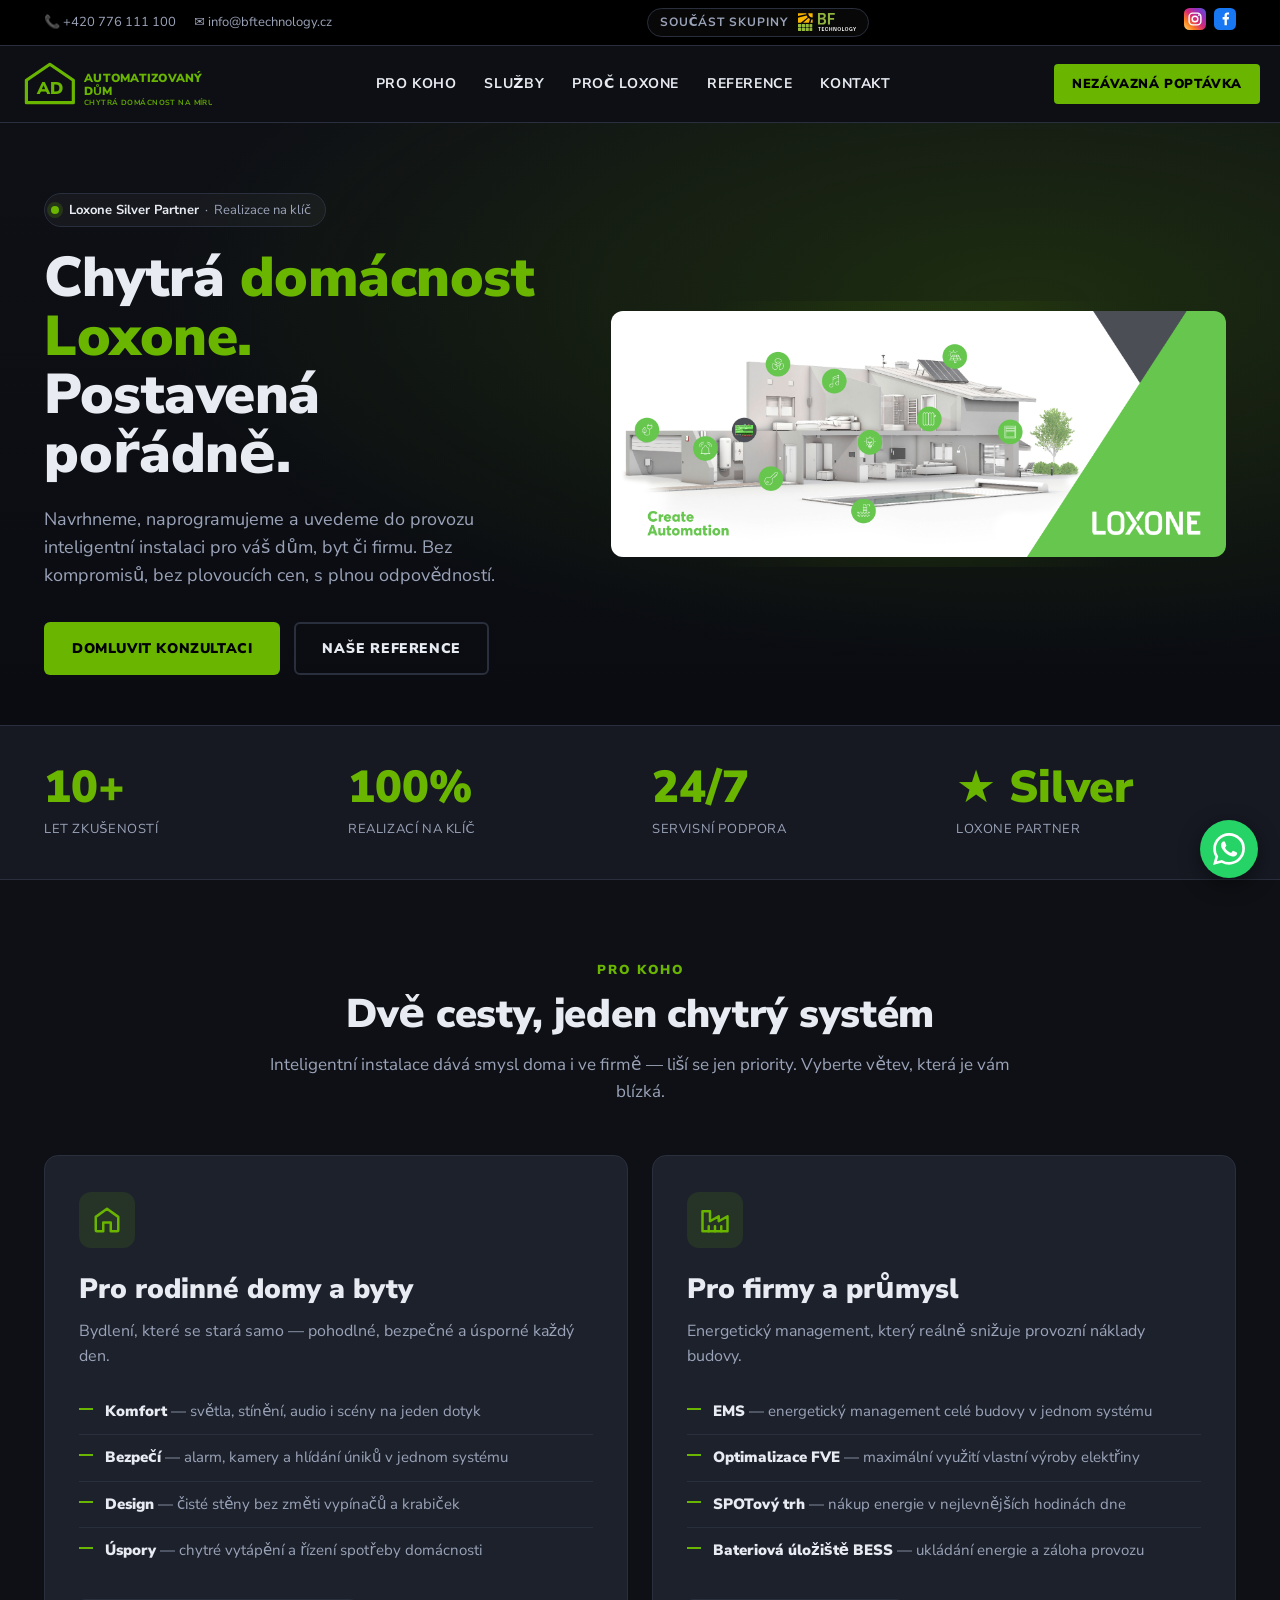
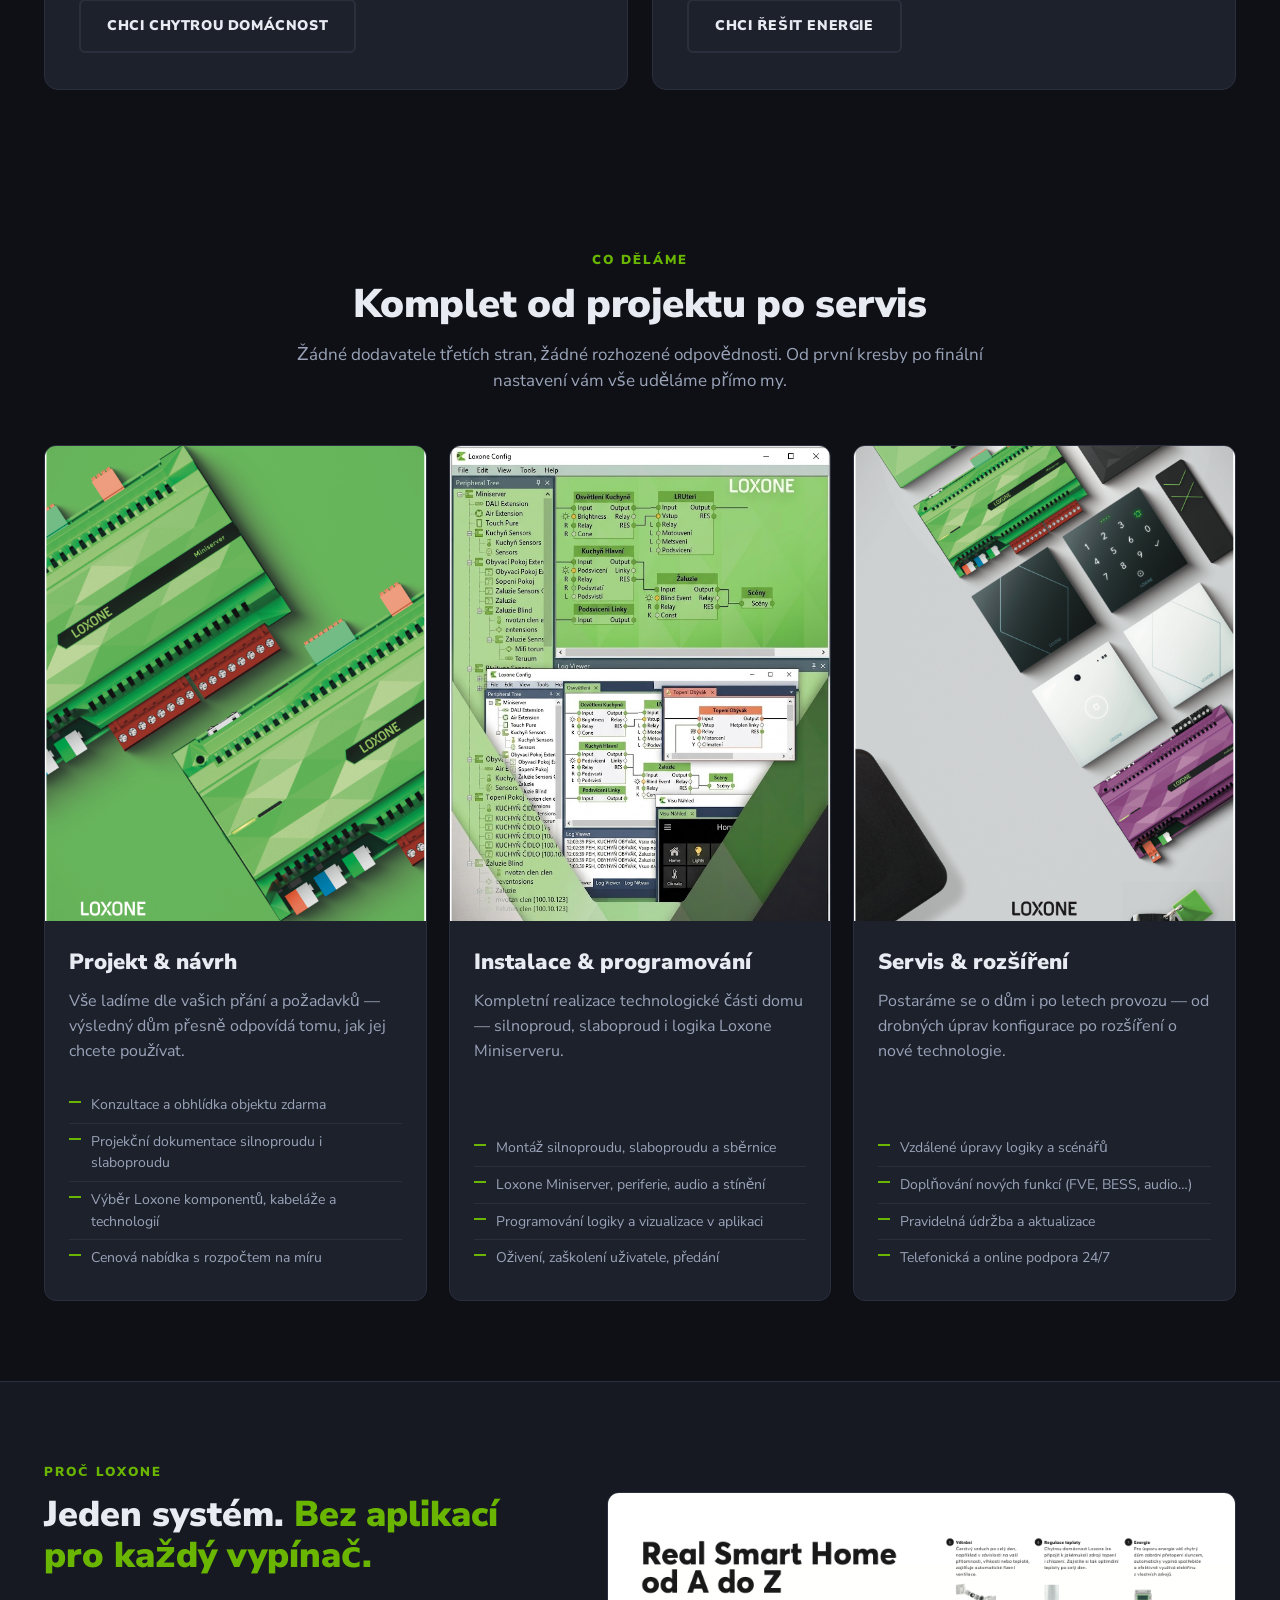
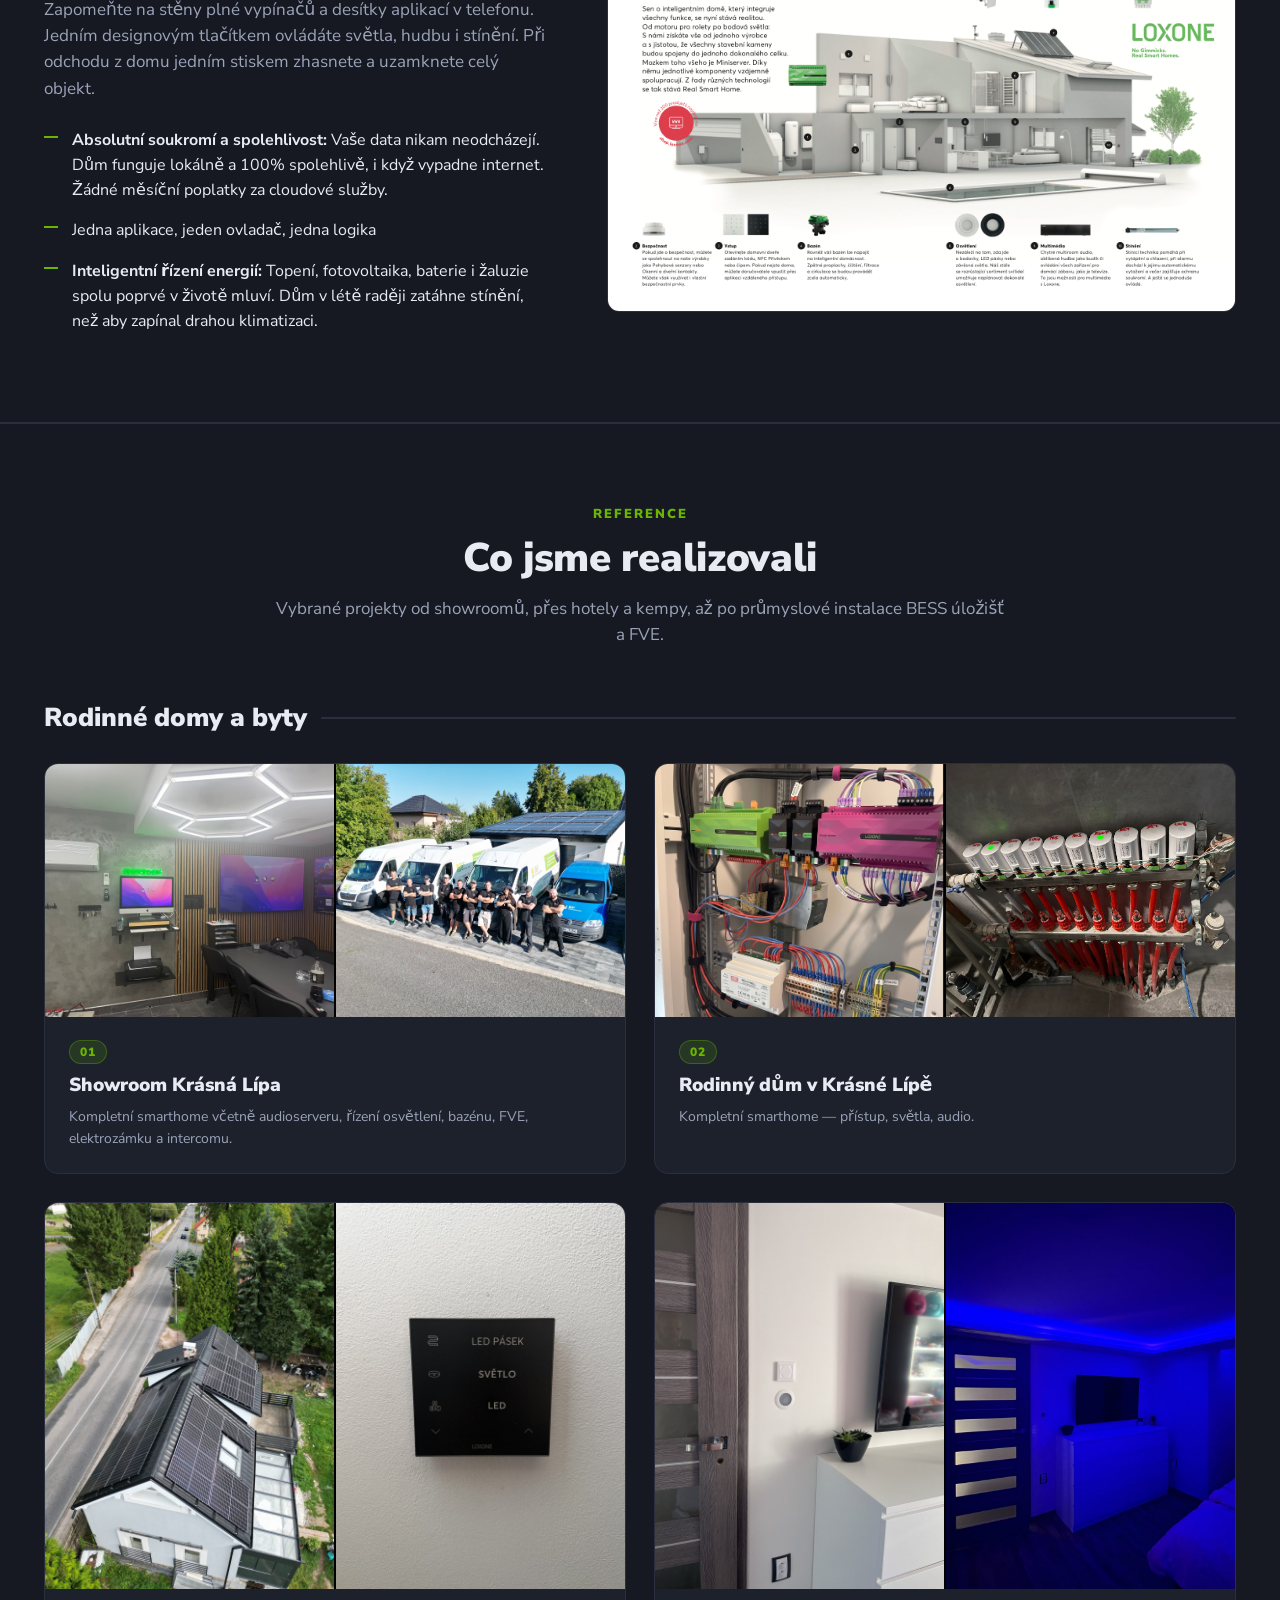
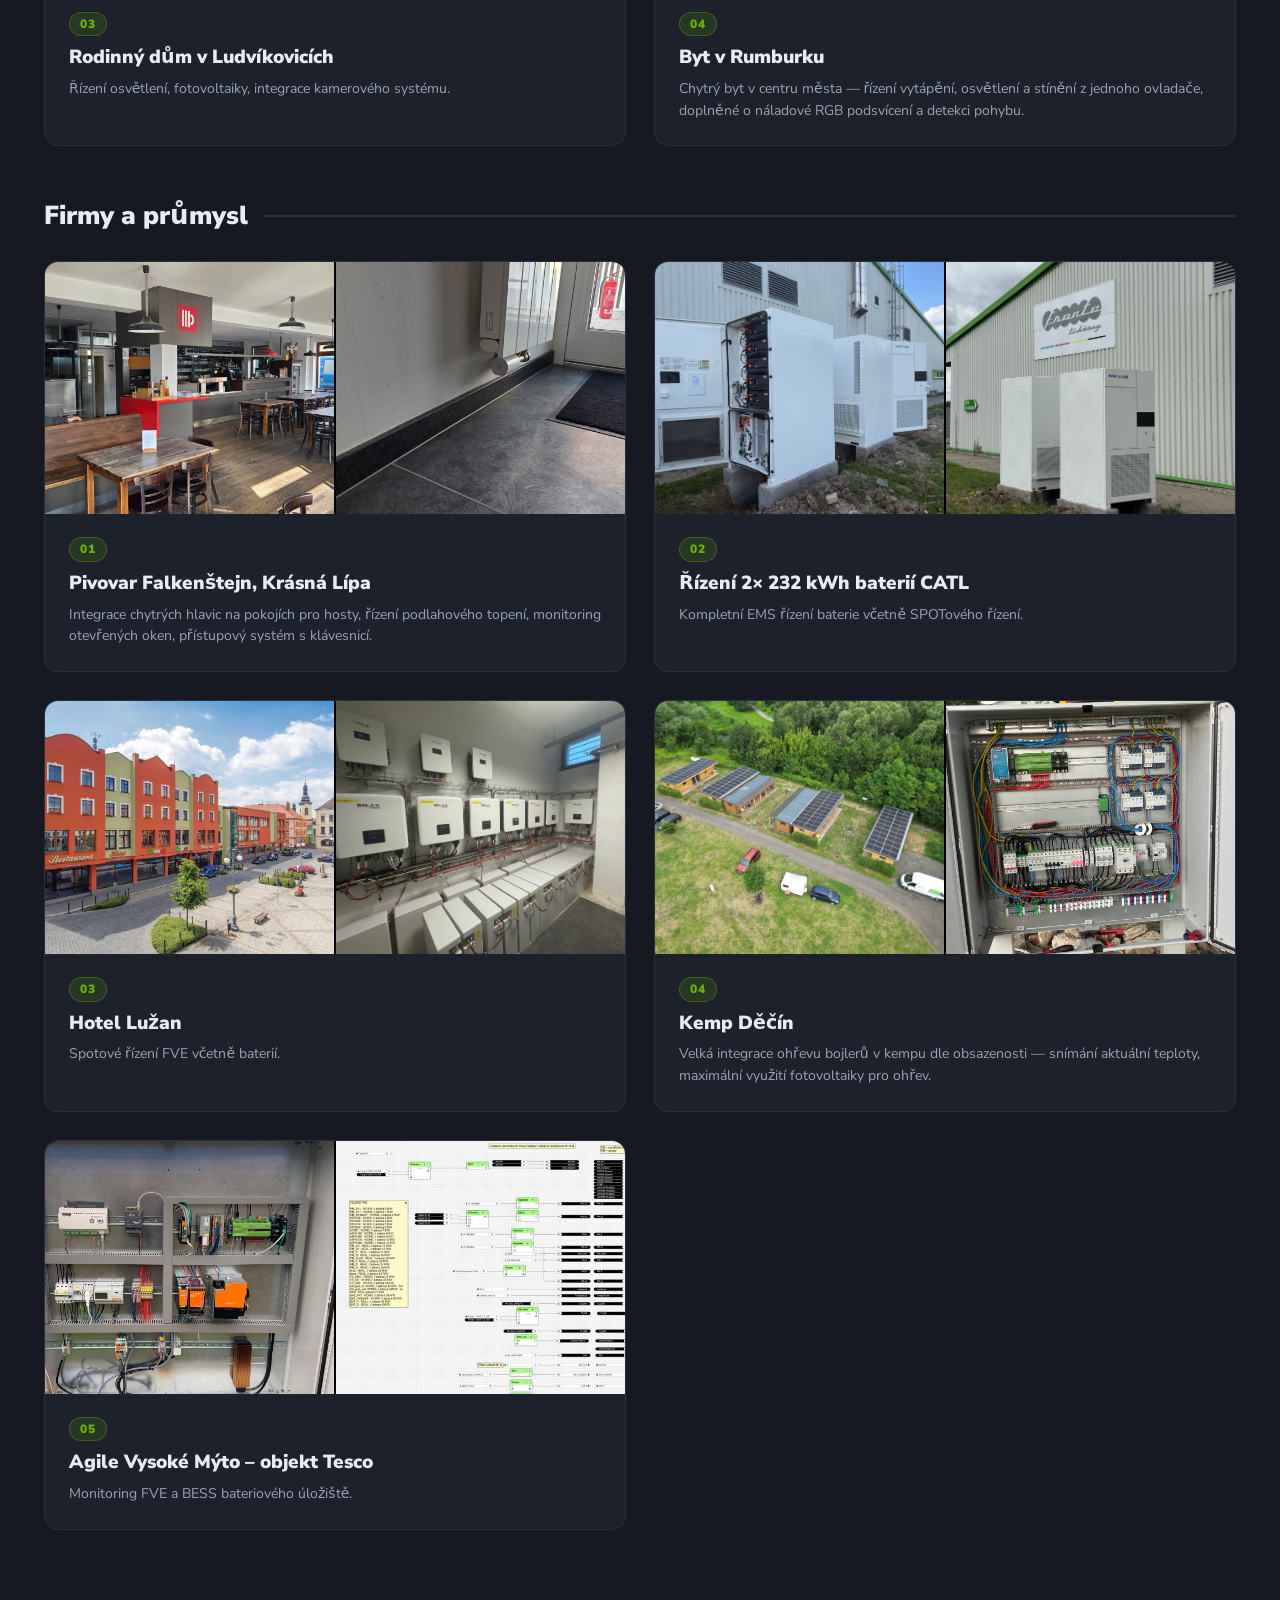
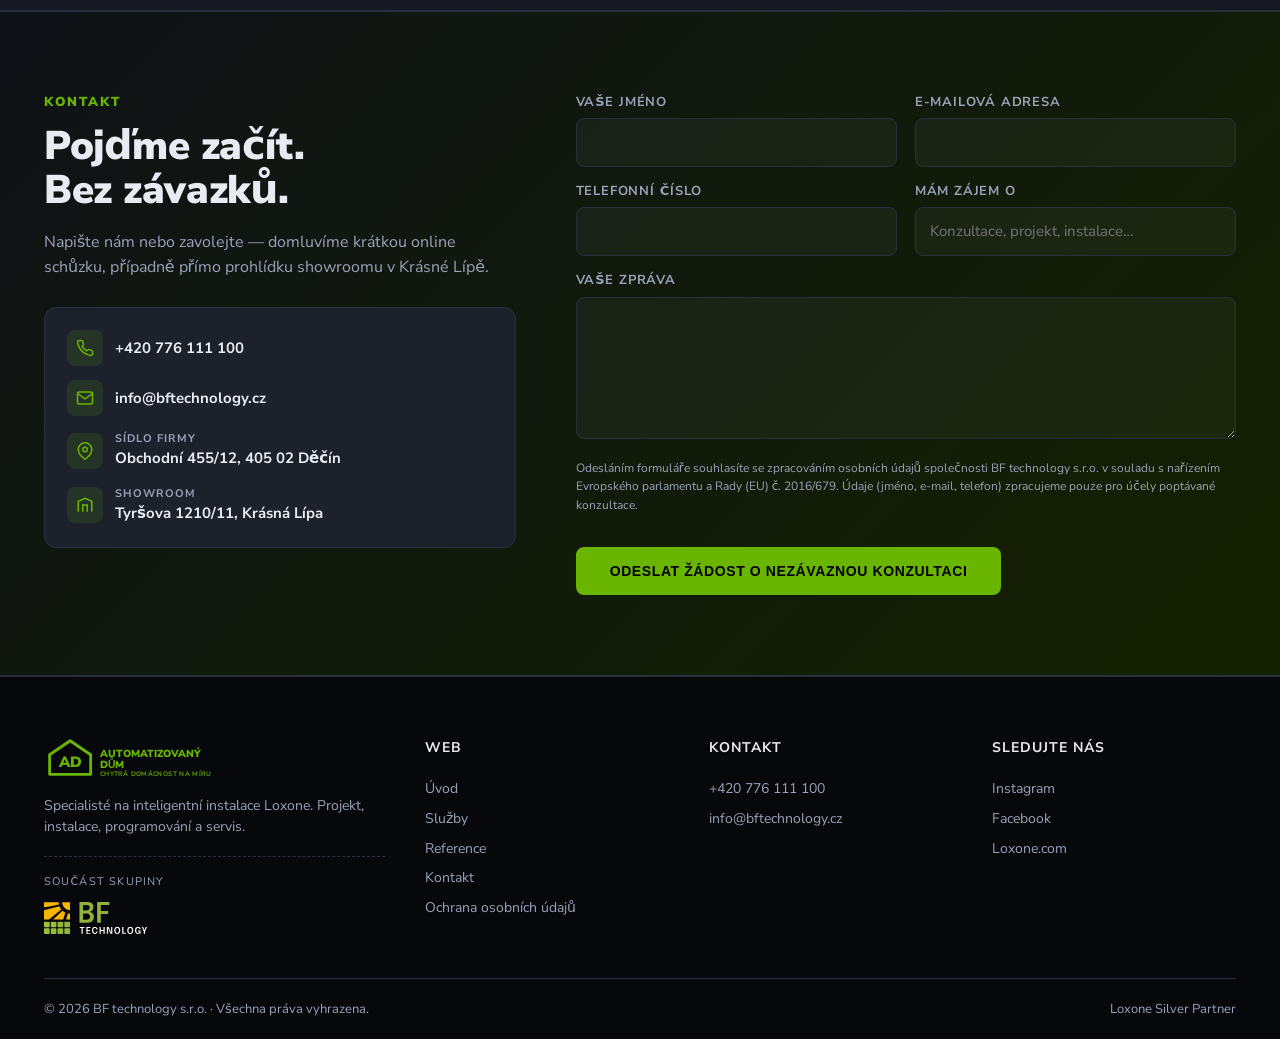
==== index.html @ 18ca7012 "doplněné_ludvikovice" ====
<!DOCTYPE html>
<html lang="cs">
<head>
<meta charset="utf-8">
<meta name="viewport" content="width=device-width, initial-scale=1, shrink-to-fit=no, viewport-fit=cover">
<title>Automatizovaný dům | Inteligentní instalace Loxone od BF technology</title>
<meta name="description" content="Specializujeme se na instalace chytré domácnosti Loxone. Projekt, instalace, programování i servis na klíč. Součást skupiny BF technology – Loxone Silver Partner.">

<link rel="apple-touch-icon" sizes="180x180" href="www.automatizovany-dum.cz/wp-content/themes/loxone-theme/images/favicon/apple-icon-precomposed.png">
<link rel="icon" type="image/png" sizes="32x32" href="www.automatizovany-dum.cz/wp-content/themes/loxone-theme/images/favicon/favicon-32x32.png">
<link rel="icon" type="image/png" sizes="16x16" href="www.automatizovany-dum.cz/wp-content/themes/loxone-theme/images/favicon/favicon-16x16.png">
<link rel="shortcut icon" href="www.automatizovany-dum.cz/wp-content/themes/loxone-theme/images/favicon/favicon.ico">

<link rel="stylesheet" href="fonts.googleapis.com/nunito-sans.css">

<style>
  :root {
    --bg: #0e1015;
    --bg-2: #161922;
    --card: #1d212c;
    --line: #2a2f3d;
    --text: #e8ebf2;
    --text-dim: #9aa3b8;
    --accent: #69b500;
    --accent-2: #8ed620;
    --max: 1240px;
  }
  *, *::before, *::after { box-sizing: border-box; }
  html { -webkit-text-size-adjust: 100%; }
  html, body { margin: 0; padding: 0; overflow-x: hidden; }
  body {
    font-family: 'Nunito Sans', system-ui, -apple-system, Segoe UI, Roboto, sans-serif;
    background: var(--bg);
    color: var(--text);
    line-height: 1.55;
    -webkit-font-smoothing: antialiased;
  }
  a { color: var(--accent-2); text-decoration: none; }
  a:hover { color: #fff; }
  img { max-width: 100%; display: block; height: auto; }
  .container { max-width: var(--max); margin: 0 auto; padding: 0 24px; }

  /* LOGO SVG */
  .logo-svg { color: var(--accent); display: block; height: 48px; width: auto; }
  .logo-svg .roof, .logo-svg .letters, .logo-svg .word, .logo-svg .tagline { fill: currentColor; }
  .logo-svg .house-stroke { stroke: currentColor; fill: none; }

  /* TOP BAR */
  .topbar {
    background: #000;
    color: var(--text-dim);
    font-size: 13px;
    padding: 8px 0;
    border-bottom: 1px solid var(--line);
  }
  .topbar .row { display: flex; justify-content: space-between; align-items: center; gap: 16px; flex-wrap: wrap; }
  .topbar a { color: var(--text-dim); }
  .topbar a:hover { color: var(--accent-2); }
  .topbar .contact-mini { display: flex; gap: 18px; align-items: center; flex-wrap: wrap; }
  .topbar .social { display: flex; gap: 8px; align-items: center; }

  /* PARENT BRAND BADGE */
  .parent-brand {
    display: inline-flex; align-items: center; gap: 10px;
    padding: 4px 12px;
    border: 1px solid var(--line);
    border-radius: 999px;
    background: rgba(255,255,255,0.03);
    color: var(--text-dim);
    font-size: 12px;
    letter-spacing: 0.4px;
    white-space: nowrap;
    transition: border-color .2s;
  }
  .parent-brand:hover { border-color: var(--accent); color: var(--text); }
  .parent-brand img { height: 18px; width: auto; display: block; }
  .parent-brand .label { font-weight: 700; text-transform: uppercase; letter-spacing: 1px; }

  /* HEADER */
  .site-header {
    position: sticky; top: 0; z-index: 50;
    background: rgba(14, 16, 21, 0.95);
    backdrop-filter: blur(10px);
    border-bottom: 1px solid var(--line);
  }
  .site-header .row { display: flex; align-items: center; justify-content: space-between; padding: 14px 0; gap: 16px; }
  .brand { display: flex; align-items: center; gap: 12px; min-width: 0; }
  nav.primary { display: flex; gap: 28px; }
  nav.primary a {
    color: var(--text); font-weight: 700; font-size: 14px;
    text-transform: uppercase; letter-spacing: 0.6px;
    position: relative; padding: 6px 0;
  }
  nav.primary a::after {
    content: ""; position: absolute; left: 0; bottom: 0; height: 2px; width: 0;
    background: var(--accent); transition: width .2s ease;
  }
  nav.primary a:hover::after { width: 100%; }
  .header-cta {
    background: var(--accent); color: #000; font-weight: 800;
    padding: 10px 18px; border-radius: 4px; font-size: 13px;
    text-transform: uppercase; letter-spacing: 0.6px;
    transition: background .2s; white-space: nowrap;
  }
  .header-cta:hover { background: var(--accent-2); color: #000; }

  /* MOBILE HAMBURGER */
  .hamburger {
    display: none;
    background: transparent;
    border: 1px solid var(--line);
    border-radius: 6px;
    width: 42px; height: 42px;
    padding: 0;
    cursor: pointer;
    color: var(--text);
    align-items: center;
    justify-content: center;
  }
  .hamburger svg { width: 22px; height: 22px; }
  .mobile-menu {
    display: none;
    position: fixed; inset: 0; z-index: 100;
    background: var(--bg);
    padding: 80px 24px 24px;
    overflow-y: auto;
  }
  .mobile-menu.open { display: block; }
  .mobile-menu .close {
    position: absolute; top: 18px; right: 18px;
    width: 42px; height: 42px;
    background: transparent; border: 1px solid var(--line);
    border-radius: 6px; color: var(--text); cursor: pointer;
    display: flex; align-items: center; justify-content: center;
  }
  .mobile-menu a {
    display: block; padding: 16px 0; font-size: 20px; font-weight: 800;
    color: var(--text); border-bottom: 1px solid var(--line);
    text-transform: uppercase; letter-spacing: 0.6px;
  }
  .mobile-menu a:hover { color: var(--accent); }
  .mobile-menu .cta-mobile {
    display: inline-block; margin-top: 24px; padding: 14px 24px;
    background: var(--accent); color: #000; border-radius: 6px;
    font-weight: 800; text-transform: uppercase;
    border-bottom: none;
  }
  .mobile-menu .parent-brand-mobile {
    display: flex; align-items: center; gap: 10px;
    margin-top: 32px;
    padding: 16px 0 0;
    border-top: 1px solid var(--line);
    color: var(--text-dim);
    font-size: 12px;
    text-transform: uppercase;
    letter-spacing: 1px;
  }
  .mobile-menu .parent-brand-mobile img { height: 24px; }

  /* HERO */
  .hero {
    position: relative;
    background:
      radial-gradient(ellipse at 80% 30%, rgba(105,181,0,0.18), transparent 60%),
      linear-gradient(180deg, #0e1015 0%, #0a0c11 100%);
    padding: 70px 0 50px;
    overflow: hidden;
  }
  .hero-grid { display: grid; grid-template-columns: 0.9fr 1.15fr; gap: 60px; align-items: center; }
  .hero h1 {
    font-size: clamp(28px, 4.6vw, 56px);
    line-height: 1.05; margin: 0 0 22px;
    font-weight: 900; letter-spacing: -0.5px;
  }
  .hero h1 .hl { color: var(--accent); }
  .hero p.lead {
    font-size: clamp(15px, 1.6vw, 18px);
    color: var(--text-dim);
    max-width: 540px; margin: 0 0 32px;
  }
  .hero .cta-row { display: flex; gap: 14px; flex-wrap: wrap; }
  .btn {
    display: inline-block;
    padding: 14px 26px;
    border-radius: 6px;
    font-weight: 800;
    text-transform: uppercase;
    letter-spacing: 0.6px;
    font-size: 14px;
    border: 2px solid transparent;
    transition: all .2s;
    cursor: pointer;
  }
  .btn-primary { background: var(--accent); color: #000; }
  .btn-primary:hover { background: var(--accent-2); color: #000; }
  .btn-ghost { border-color: var(--line); color: var(--text); }
  .btn-ghost:hover { border-color: var(--accent); color: var(--accent-2); }
  .hero-img-wrap {
    position: relative;
    background: radial-gradient(circle at center, rgba(105,181,0,0.15), transparent 70%);
    border-radius: 16px; padding: 10px;
  }
  .hero-img-wrap img { border-radius: 12px; }

  .badge-row {
    display: inline-flex; gap: 10px; align-items: center;
    background: rgba(255,255,255,0.04);
    border: 1px solid var(--line);
    padding: 6px 14px 6px 6px;
    border-radius: 999px;
    margin: 0 0 22px;
    font-size: 13px;
    color: var(--text-dim);
    max-width: 100%;
  }
  .badge-row .dot { width: 8px; height: 8px; border-radius: 50%; background: var(--accent); box-shadow: 0 0 0 4px rgba(105,181,0,0.18); flex-shrink: 0; }
  .badge-row strong { color: var(--text); }

  /* STATS */
  .stats {
    background: var(--bg-2);
    border-top: 1px solid var(--line);
    border-bottom: 1px solid var(--line);
    padding: 40px 0;
  }
  .stats-grid { display: grid; grid-template-columns: repeat(4, 1fr); gap: 24px; }
  .stat .num {
    font-size: clamp(28px, 3.5vw, 48px);
    font-weight: 900; color: var(--accent); line-height: 1;
  }
  .stat .label {
    color: var(--text-dim); font-size: 13px;
    text-transform: uppercase; letter-spacing: 0.6px;
    margin-top: 8px;
  }

  /* SECTION */
  section.block { padding: 80px 0; }
  .section-head { text-align: center; margin: 0 auto 50px; max-width: 740px; }
  .section-head .eyebrow {
    color: var(--accent); font-size: 13px; font-weight: 800;
    letter-spacing: 2px; text-transform: uppercase; margin: 0 0 12px;
  }
  .section-head h2 {
    font-size: clamp(26px, 3.2vw, 40px);
    line-height: 1.1; margin: 0 0 16px;
    font-weight: 900; letter-spacing: -0.3px;
  }
  .section-head p { color: var(--text-dim); margin: 0; font-size: clamp(15px, 1.6vw, 17px); }

  /* SERVICE CARDS */
  .cards { display: grid; grid-template-columns: repeat(3, 1fr); gap: 22px; }
  .card {
    background: var(--card);
    border: 1px solid var(--line);
    border-radius: 12px;
    overflow: hidden;
    transition: transform .25s ease, border-color .25s ease;
    display: flex; flex-direction: column;
  }
  .card:hover { transform: translateY(-4px); border-color: var(--accent); }
  .card .img-wrap {
    aspect-ratio: 4 / 5;
    overflow: hidden;
    background: #000;
  }
  .card .img-wrap img {
    width: 100%; height: 100%;
    object-fit: cover;
    transition: transform .4s ease;
  }
  .card:hover .img-wrap img { transform: scale(1.04); }
  .card .body { padding: 24px; flex: 1; display: flex; flex-direction: column; }
  .card h3 { margin: 0 0 10px; font-size: 22px; font-weight: 900; }
  .card p { margin: 0 0 18px; color: var(--text-dim); flex: 1; }
  .card ul.bullets {
    list-style: none;
    padding: 0;
    margin: 8px 0 0;
    color: var(--text-dim);
    font-size: 14px;
  }
  .card ul.bullets li {
    position: relative;
    padding: 7px 0 7px 22px;
    border-top: 1px solid var(--line);
  }
  .card ul.bullets li:first-child { border-top: none; padding-top: 4px; }
  .card ul.bullets li::before {
    content: "";
    position: absolute; left: 0; top: 14px;
    width: 12px; height: 2px; background: var(--accent);
  }
  .card ul.bullets li:first-child::before { top: 11px; }

  /* FEATURE SPLIT */
  .feature {
    display: grid; grid-template-columns: 1fr 1.25fr;
    gap: 60px; align-items: center;
  }
  .feature h3 {
    font-size: clamp(24px, 2.8vw, 36px);
    line-height: 1.15; margin: 0 0 20px; font-weight: 900;
  }
  .feature h3 span { color: var(--accent); }
  .feature p { color: var(--text-dim); font-size: clamp(15px, 1.5vw, 17px); margin: 0 0 14px; }
  .feature ul { padding: 0; margin: 18px 0 0; list-style: none; }
  .feature ul li {
    padding: 8px 0 8px 28px;
    position: relative; color: var(--text);
  }
  .feature ul li::before {
    content: "";
    position: absolute; left: 0; top: 16px;
    width: 14px; height: 2px; background: var(--accent);
  }
  .feature img { border-radius: 12px; border: 1px solid var(--line); }

  /* AUDIENCE / CÍLOVKA */
  .audience { display: grid; grid-template-columns: 1fr 1fr; gap: 24px; }
  .aud-card {
    background: var(--card);
    border: 1px solid var(--line);
    border-radius: 14px;
    padding: 36px 34px;
    display: flex; flex-direction: column;
    transition: transform .25s ease, border-color .25s ease;
  }
  .aud-card:hover { transform: translateY(-4px); border-color: var(--accent); }
  .aud-ico {
    width: 56px; height: 56px; border-radius: 12px;
    display: flex; align-items: center; justify-content: center;
    background: rgba(105,181,0,0.12); color: var(--accent);
    margin: 0 0 20px;
  }
  .aud-ico svg { width: 30px; height: 30px; }
  .aud-card h3 { margin: 0 0 8px; font-size: clamp(22px, 2.4vw, 28px); font-weight: 900; }
  .aud-card > p { margin: 0 0 20px; color: var(--text-dim); }
  .aud-card ul { list-style: none; padding: 0; margin: 0 0 26px; flex: 1; }
  .aud-card ul li {
    position: relative;
    padding: 11px 0 11px 26px;
    border-top: 1px solid var(--line);
    color: var(--text-dim); font-size: 15px;
  }
  .aud-card ul li:first-child { border-top: none; }
  .aud-card ul li strong { color: var(--text); font-weight: 800; }
  .aud-card ul li::before {
    content: "";
    position: absolute; left: 0; top: 19px;
    width: 14px; height: 2px; background: var(--accent);
  }
  .aud-card .btn { align-self: flex-start; }

  /* WHATSAPP FLOATING BUTTON */
  .wa-float {
    position: fixed; right: 22px; bottom: 22px; z-index: 90;
    width: 58px; height: 58px; border-radius: 50%;
    background: #25D366;
    display: flex; align-items: center; justify-content: center;
    box-shadow: 0 6px 22px rgba(0,0,0,0.45);
    transition: transform .2s ease;
  }
  .wa-float:hover { transform: scale(1.08); }
  .wa-float svg { width: 32px; height: 32px; display: block; }

  /* REFERENCES */
  .refs-grid { display: grid; grid-template-columns: repeat(2, 1fr); gap: 28px; }
  .ref {
    background: var(--card);
    border: 1px solid var(--line);
    border-radius: 14px;
    overflow: hidden;
    transition: border-color .25s ease, transform .25s ease;
    display: flex;
    flex-direction: column;
  }
  .ref:hover { border-color: var(--accent); transform: translateY(-3px); }
  .ref .photos {
    display: grid;
    grid-template-columns: 1fr 1fr;
    gap: 2px;
    background: #000;
    flex-shrink: 0;
  }
  .ref .photos img {
    width: 100%;
    aspect-ratio: 8 / 7;
    height: auto;
    object-fit: cover;
    display: block;
  }
  .ref .photos.photos-portrait img { aspect-ratio: 3 / 4; }
  .ref .info { padding: 22px 24px 24px; flex: 1; }
  .ref .num {
    display: inline-block;
    background: rgba(105,181,0,0.15);
    color: var(--accent);
    border: 1px solid rgba(105,181,0,0.35);
    border-radius: 999px;
    padding: 2px 10px;
    font-size: 12px;
    font-weight: 800;
    letter-spacing: 1px;
    margin: 0 0 10px;
  }
  .ref h3 { margin: 0 0 8px; font-size: 19px; font-weight: 900; line-height: 1.25; }
  .ref p { margin: 0; color: var(--text-dim); font-size: 14px; line-height: 1.55; }

  /* REFERENCE GROUPS */
  .ref-group + .ref-group { margin-top: 50px; }
  .ref-group-head {
    display: flex; align-items: center; gap: 14px;
    margin: 0 0 24px;
  }
  .ref-group-head h3 {
    margin: 0; font-weight: 900;
    font-size: clamp(20px, 2.4vw, 26px);
    white-space: nowrap;
  }
  .ref-group-head .rule { flex: 1; height: 2px; background: var(--line); border-radius: 2px; }

  /* CONTACT FORM (BF technology style adapted) */
  .contact-section {
    background: linear-gradient(135deg, #0f1217 0%, #142100 100%);
    border-top: 1px solid var(--line);
    border-bottom: 1px solid var(--line);
    padding: 80px 0;
  }
  .contact-grid {
    display: grid;
    grid-template-columns: 1fr 1.4fr;
    gap: 60px;
    align-items: start;
  }
  .contact-aside .eyebrow {
    color: var(--accent);
    font-size: 13px; font-weight: 800;
    letter-spacing: 2px; text-transform: uppercase;
    margin: 0 0 12px;
  }
  .contact-aside h2 {
    font-size: clamp(26px, 3.2vw, 40px);
    line-height: 1.1;
    margin: 0 0 18px;
    font-weight: 900;
    letter-spacing: -0.3px;
  }
  .contact-aside p { color: var(--text-dim); margin: 0 0 28px; font-size: 16px; }
  .contact-aside .quick {
    display: grid; gap: 14px;
    padding: 22px; background: var(--card);
    border: 1px solid var(--line); border-radius: 12px;
  }
  .contact-aside .quick a {
    display: flex; align-items: center; gap: 12px;
    color: var(--text); font-weight: 700; font-size: 15px;
  }
  .contact-aside .quick a:hover { color: var(--accent-2); }
  .contact-aside .quick a .ico {
    width: 36px; height: 36px; border-radius: 8px;
    background: rgba(105,181,0,0.12); color: var(--accent);
    display: inline-flex; align-items: center; justify-content: center; flex-shrink: 0;
  }

  .contact-form .row { display: grid; grid-template-columns: 1fr 1fr; gap: 14px 18px; }
  .contact-form .field { display: flex; flex-direction: column; }
  .contact-form .field.full { grid-column: 1 / -1; }
  .contact-form label {
    color: var(--text-dim);
    font-size: 13px; font-weight: 700;
    text-transform: uppercase; letter-spacing: 0.8px;
    margin: 0 0 6px;
  }
  .contact-form input,
  .contact-form textarea {
    background: rgba(255,255,255,0.04);
    border: 1px solid var(--line);
    border-radius: 8px;
    color: var(--text);
    padding: 12px 14px;
    font: inherit;
    font-size: 15px;
    transition: border-color .15s, background .15s;
  }
  .contact-form input:focus,
  .contact-form textarea:focus {
    outline: none;
    border-color: var(--accent);
    background: rgba(105,181,0,0.05);
  }
  .contact-form textarea { resize: vertical; min-height: 130px; }
  .contact-form .gdpr {
    color: var(--text-dim);
    font-size: 12px; line-height: 1.55;
    margin: 6px 0 18px;
  }
  .contact-form .submit-row {
    grid-column: 1 / -1;
    display: flex; gap: 14px; flex-wrap: wrap; align-items: center;
  }
  .contact-form button[type=submit] {
    background: var(--accent);
    color: #000;
    border: 2px solid var(--accent);
    padding: 14px 32px;
    border-radius: 8px;
    font-weight: 800;
    font-size: 14px;
    text-transform: uppercase;
    letter-spacing: 0.6px;
    cursor: pointer;
    transition: background .2s, border-color .2s, color .2s;
  }
  .contact-form button[type=submit]:hover { background: var(--accent-2); border-color: var(--accent-2); }
  #contact-status {
    display: none;
    margin: 0 0 18px;
    padding: 14px 18px;
    border-radius: 8px;
    font-weight: 700;
  }
  #contact-status.ok { display: block; background: rgba(105,181,0,0.12); color: var(--accent-2); border: 1px solid rgba(105,181,0,0.4); }
  #contact-status.err { display: block; background: rgba(220,60,40,0.12); color: #ff8a78; border: 1px solid rgba(220,60,40,0.4); }

  /* FOOTER */
  footer.site {
    background: #07080b;
    border-top: 1px solid var(--line);
    padding: 60px 0 20px;
    color: var(--text-dim);
    font-size: 14px;
  }
  footer.site .grid { display: grid; grid-template-columns: 1.4fr 1fr 1fr 1fr; gap: 40px; }
  footer.site h4 {
    color: var(--text); font-size: 14px;
    text-transform: uppercase; letter-spacing: 1px;
    margin: 0 0 16px;
  }
  footer.site a { display: block; padding: 4px 0; color: var(--text-dim); }
  footer.site a:hover { color: var(--accent-2); }
  footer.site .parent-block {
    margin-top: 18px;
    padding-top: 16px;
    border-top: 1px dashed var(--line);
  }
  footer.site .parent-block .label {
    display: block; color: var(--text-dim);
    text-transform: uppercase; letter-spacing: 1.2px;
    font-size: 11px; margin: 0 0 8px;
  }
  footer.site .parent-block img { height: 32px; width: auto; }
  footer.site .copy {
    border-top: 1px solid var(--line);
    margin-top: 40px; padding-top: 20px;
    display: flex; justify-content: space-between;
    flex-wrap: wrap; gap: 12px; font-size: 13px;
  }

  /* RESPONSIVE */
  @media (max-width: 980px) {
    .hero-grid, .feature { grid-template-columns: 1fr; gap: 36px; }
    .hero-img-wrap { max-width: 620px; margin: 0 auto; }
    .feature img { max-width: 620px; margin: 0 auto; }
    .cards { grid-template-columns: 1fr 1fr; gap: 18px; }
    .refs-grid { grid-template-columns: 1fr; gap: 20px; }
    .contact-grid { grid-template-columns: 1fr; gap: 36px; }
    nav.primary { display: none; }
    .hamburger { display: inline-flex; }
    .header-cta { display: none; }
    footer.site .grid { grid-template-columns: 1fr 1fr; }
  }
  @media (max-width: 640px) {
    .container { padding: 0 16px; }
    .topbar { font-size: 12px; padding: 6px 0; }
    .topbar .row { justify-content: center; }
    .topbar .contact-mini { gap: 12px; }
    .parent-brand { display: none; }
    .cards { grid-template-columns: 1fr; }
    .stats-grid { grid-template-columns: 1fr 1fr; gap: 18px; }
    .hero { padding: 36px 0 24px; }
    section.block { padding: 56px 0; }
    .logo-svg { height: 38px; }
    footer.site .grid { grid-template-columns: 1fr; gap: 28px; }
    footer.site { padding: 40px 0 16px; }
    .btn { padding: 12px 20px; font-size: 13px; width: 100%; text-align: center; }
    .hero .cta-row .btn { width: auto; }
    .contact-form .row { grid-template-columns: 1fr; }
    .contact-section { padding: 56px 0; }
    .ref h3 { font-size: 17px; }
    .audience { grid-template-columns: 1fr; }
    .wa-float { right: 16px; bottom: 16px; width: 52px; height: 52px; }
    .wa-float svg { width: 28px; height: 28px; }
  }
  @media (max-width: 380px) {
    .topbar .contact-mini { flex-direction: column; gap: 4px; align-items: center; }
    .logo-svg { height: 32px; }
  }
</style>
</head>

<body>

<!-- TOP BAR -->
<div class="topbar">
  <div class="container row">
    <div class="contact-mini">
      <span>📞 <a href="tel:+420776111100">+420 776 111 100</a></span>
      <span>✉ <a href="mailto:info@bftechnology.cz">info@bftechnology.cz</a></span>
    </div>
    <a class="parent-brand" href="https://www.bftechnology.cz/" target="_blank" rel="noopener" title="Mateřská firma BF technology s.r.o.">
      <span class="label">Součást skupiny</span>
      <img src="www.automatizovany-dum.cz/wp-content/uploads/2022/08/bf-technology-logo_final_bile.svg" alt="BF technology s.r.o.">
    </a>
    <div class="social">
      <a href="https://www.instagram.com/bftechnology_sro/" target="_blank" rel="noopener" aria-label="Instagram">
        <svg width="22" height="22" viewBox="0 0 28 28"><defs><linearGradient id="ig2" x1="0%" y1="100%" x2="100%" y2="0%"><stop offset="0%" stop-color="#feda75"/><stop offset="25%" stop-color="#fa7e1e"/><stop offset="50%" stop-color="#d62976"/><stop offset="75%" stop-color="#962fbf"/><stop offset="100%" stop-color="#4f5bd5"/></linearGradient></defs><rect width="28" height="28" rx="7" fill="url(#ig2)"/><rect x="6.5" y="6.5" width="15" height="15" rx="4.5" fill="none" stroke="#fff" stroke-width="1.8"/><circle cx="14" cy="14" r="3.6" fill="none" stroke="#fff" stroke-width="1.8"/><circle cx="19" cy="9" r="1.1" fill="#fff"/></svg>
      </a>
      <a href="https://www.facebook.com/BFtechnologyCZ/" target="_blank" rel="noopener" aria-label="Facebook">
        <svg width="22" height="22" viewBox="0 0 28 28"><rect width="28" height="28" rx="7" fill="#1877F2"/><path d="M16.4 14.5h2.3l.4-2.9h-2.7v-1.9c0-.8.2-1.4 1.4-1.4h1.4V5.7c-.3 0-1.2-.1-2.2-.1-2.2 0-3.6 1.3-3.6 3.7v2.3H11v2.9h2.4V22h3z" fill="#fff"/></svg>
      </a>
    </div>
  </div>
</div>

<!-- HEADER -->
<header class="site-header">
  <div class="container row">
    <a href="index.html" class="brand" aria-label="Automatizovaný dům – domů">
      <svg class="logo-svg" viewBox="0 0 360 90" xmlns="http://www.w3.org/2000/svg" aria-hidden="true">
        <path class="house-stroke" d="M 12 80 L 12 38 L 56 8 L 100 38 L 100 80 Z" stroke-width="6" stroke-linejoin="round" stroke-linecap="round"/>
        <text class="letters" x="56" y="64" text-anchor="middle" font-family="Nunito Sans, sans-serif" font-weight="900" font-size="32" letter-spacing="-1">AD</text>
        <text class="word" x="120" y="42" font-family="Nunito Sans, sans-serif" font-weight="900" font-size="22" letter-spacing="0.5">AUTOMATIZOVANÝ</text>
        <text class="word" x="120" y="66" font-family="Nunito Sans, sans-serif" font-weight="900" font-size="22" letter-spacing="0.5">DŮM</text>
        <text class="tagline" x="120" y="84" font-family="Nunito Sans, sans-serif" font-weight="700" font-size="14" letter-spacing="0.8" opacity="0.9">CHYTRÁ DOMÁCNOST NA MÍRU</text>
      </svg>
    </a>

    <nav class="primary">
      <a href="#reseni">Pro koho</a>
      <a href="#sluzby">Služby</a>
      <a href="#proc">Proč Loxone</a>
      <a href="#reference">Reference</a>
      <a href="#kontakt">Kontakt</a>
    </nav>
    <a class="header-cta" href="#kontakt">Nezávazná poptávka</a>

    <button class="hamburger" id="hamburgerBtn" aria-label="Otevřít menu">
      <svg viewBox="0 0 24 24" fill="none" stroke="currentColor" stroke-width="2.2"><path d="M3 6h18M3 12h18M3 18h18"/></svg>
    </button>
  </div>
</header>

<!-- MOBILE MENU -->
<div class="mobile-menu" id="mobileMenu" role="dialog" aria-modal="true">
  <button class="close" id="closeBtn" aria-label="Zavřít menu">
    <svg width="22" height="22" viewBox="0 0 24 24" fill="none" stroke="currentColor" stroke-width="2.2"><path d="M6 6l12 12M6 18L18 6"/></svg>
  </button>
  <a href="#reseni">Pro koho</a>
  <a href="#sluzby">Služby</a>
  <a href="#proc">Proč Loxone</a>
  <a href="#reference">Reference</a>
  <a href="#kontakt">Kontakt</a>
  <a class="cta-mobile" href="#kontakt">Nezávazná poptávka</a>
  <a href="https://www.bftechnology.cz/" target="_blank" rel="noopener" class="parent-brand-mobile">
    Součást skupiny
    <img src="www.automatizovany-dum.cz/wp-content/uploads/2022/08/bf-technology-logo_final_bile.svg" alt="BF technology s.r.o.">
  </a>
</div>

<!-- HERO -->
<section class="hero">
  <div class="container hero-grid">
    <div>
      <div class="badge-row">
        <span class="dot"></span>
        <span><strong>Loxone Silver Partner</strong> &nbsp;·&nbsp; Realizace na klíč</span>
      </div>
      <h1>Chytrá <span class="hl">domácnost Loxone.</span><br>Postavená pořádně.</h1>
      <p class="lead">Navrhneme, naprogramujeme a uvedeme do provozu inteligentní instalaci pro váš dům, byt či firmu. Bez kompromisů, bez plovoucích cen, s plnou odpovědností.</p>
      <div class="cta-row">
        <a class="btn btn-primary" href="#kontakt">Domluvit konzultaci</a>
        <a class="btn btn-ghost" href="#reference">Naše reference</a>
      </div>
    </div>
    <div class="hero-img-wrap">
      <img src="assets/loxone/3d-house-icons.png" alt="3D vizualizace chytré domácnosti Loxone">
    </div>
  </div>
</section>

<!-- STATS -->
<section class="stats">
  <div class="container stats-grid">
    <div class="stat"><div class="num">10+</div><div class="label">Let zkušeností</div></div>
    <div class="stat"><div class="num">100%</div><div class="label">Realizací na klíč</div></div>
    <div class="stat"><div class="num">24/7</div><div class="label">Servisní podpora</div></div>
    <div class="stat"><div class="num">★ Silver</div><div class="label">Loxone Partner</div></div>
  </div>
</section>

<!-- PRO KOHO / CÍLOVKA -->
<section class="block" id="reseni">
  <div class="container">
    <div class="section-head">
      <p class="eyebrow">Pro koho</p>
      <h2>Dvě cesty, jeden chytrý systém</h2>
      <p>Inteligentní instalace dává smysl doma i ve firmě — liší se jen priority. Vyberte větev, která je vám blízká.</p>
    </div>
    <div class="audience">
      <article class="aud-card">
        <div class="aud-ico">
          <svg viewBox="0 0 24 24" fill="none" stroke="currentColor" stroke-width="2" stroke-linecap="round" stroke-linejoin="round"><path d="M3 9.5 12 3l9 6.5V20a1 1 0 0 1-1 1h-5v-7H9v7H4a1 1 0 0 1-1-1V9.5z"/></svg>
        </div>
        <h3>Pro rodinné domy a byty</h3>
        <p>Bydlení, které se stará samo — pohodlné, bezpečné a úsporné každý den.</p>
        <ul>
          <li><strong>Komfort</strong> — světla, stínění, audio i scény na jeden dotyk</li>
          <li><strong>Bezpečí</strong> — alarm, kamery a hlídání úniků v jednom systému</li>
          <li><strong>Design</strong> — čisté stěny bez změti vypínačů a krabiček</li>
          <li><strong>Úspory</strong> — chytré vytápění a řízení spotřeby domácnosti</li>
        </ul>
        <a class="btn btn-ghost" href="#kontakt">Chci chytrou domácnost</a>
      </article>
      <article class="aud-card">
        <div class="aud-ico">
          <svg viewBox="0 0 24 24" fill="none" stroke="currentColor" stroke-width="2" stroke-linecap="round" stroke-linejoin="round"><path d="M2 21h20V9l-7 4V9l-7 4V5H2z"/><path d="M7 21v-4M12 21v-4M17 21v-4"/></svg>
        </div>
        <h3>Pro firmy a průmysl</h3>
        <p>Energetický management, který reálně snižuje provozní náklady budovy.</p>
        <ul>
          <li><strong>EMS</strong> — energetický management celé budovy v jednom systému</li>
          <li><strong>Optimalizace FVE</strong> — maximální využití vlastní výroby elektřiny</li>
          <li><strong>SPOTový trh</strong> — nákup energie v nejlevnějších hodinách dne</li>
          <li><strong>Bateriová úložiště BESS</strong> — ukládání energie a záloha provozu</li>
        </ul>
        <a class="btn btn-ghost" href="#kontakt">Chci řešit energie</a>
      </article>
    </div>
  </div>
</section>

<!-- SLUZBY -->
<section class="block" id="sluzby">
  <div class="container">
    <div class="section-head">
      <p class="eyebrow">Co děláme</p>
      <h2>Komplet od projektu po servis</h2>
      <p>Žádné dodavatele třetích stran, žádné rozhozené odpovědnosti. Od první kresby po finální nastavení vám vše uděláme přímo my.</p>
    </div>
    <div class="cards">
      <article class="card">
        <div class="img-wrap"><img src="assets/loxone/poster-miniserver.png" alt="Loxone Miniserver"></div>
        <div class="body">
          <h3>Projekt &amp; návrh</h3>
          <p>Vše ladíme dle vašich přání a požadavků — výsledný dům přesně odpovídá tomu, jak jej chcete používat.</p>
          <ul class="bullets">
            <li>Konzultace a obhlídka objektu zdarma</li>
            <li>Projekční dokumentace silnoproudu i slaboproudu</li>
            <li>Výběr Loxone komponentů, kabeláže a technologií</li>
            <li>Cenová nabídka s rozpočtem na míru</li>
          </ul>
        </div>
      </article>
      <article class="card">
        <div class="img-wrap"><img src="foto/loxone_config.jpeg" alt="Programování logiky v aplikaci Loxone Config" style="object-position:top;"></div>
        <div class="body">
          <h3>Instalace &amp; programování</h3>
          <p>Kompletní realizace technologické části domu — silnoproud, slaboproud i logika Loxone Miniserveru.</p>
          <ul class="bullets">
            <li>Montáž silnoproudu, slaboproudu a sběrnice</li>
            <li>Loxone Miniserver, periferie, audio a stínění</li>
            <li>Programování logiky a vizualizace v aplikaci</li>
            <li>Oživení, zaškolení uživatele, předání</li>
          </ul>
        </div>
      </article>
      <article class="card">
        <div class="img-wrap"><img src="assets/loxone/poster-collage.png" alt="Loxone instalace"></div>
        <div class="body">
          <h3>Servis &amp; rozšíření</h3>
          <p>Postaráme se o dům i po letech provozu — od drobných úprav konfigurace po rozšíření o nové technologie.</p>
          <ul class="bullets">
            <li>Vzdálené úpravy logiky a scénářů</li>
            <li>Doplňování nových funkcí (FVE, BESS, audio…)</li>
            <li>Pravidelná údržba a aktualizace</li>
            <li>Telefonická a online podpora 24/7</li>
          </ul>
        </div>
      </article>
    </div>
  </div>
</section>

<!-- PROC LOXONE -->
<section class="block" id="proc" style="background: var(--bg-2); border-top:1px solid var(--line); border-bottom:1px solid var(--line);">
  <div class="container feature">
    <div>
      <p class="eyebrow" style="color:var(--accent); font-size:13px; font-weight:800; letter-spacing:2px; text-transform:uppercase; margin:0 0 12px;">Proč Loxone</p>
      <h3>Jeden systém. <span>Bez aplikací pro každý vypínač.</span></h3>
      <p>Zapomeňte na stěny plné vypínačů a desítky aplikací v telefonu. Jedním designovým tlačítkem ovládáte světla, hudbu i stínění. Při odchodu z domu jedním stiskem zhasnete a uzamknete celý objekt.</p>
      <ul>
        <li><strong>Absolutní soukromí a spolehlivost:</strong> Vaše data nikam neodcházejí. Dům funguje lokálně a 100% spolehlivě, i když vypadne internet. Žádné měsíční poplatky za cloudové služby.</li>
        <li>Jedna aplikace, jeden ovladač, jedna logika</li>
        <li><strong>Inteligentní řízení energií:</strong> Topení, fotovoltaika, baterie i žaluzie spolu poprvé v životě mluví. Dům v létě raději zatáhne stínění, než aby zapínal drahou klimatizaci.</li>
      </ul>
    </div>
    <div><img src="assets/loxone/3d-house-text.png" alt="Funkce automatizovaného domu"></div>
  </div>
</section>

<!-- REFERENCE -->
<section class="block" id="reference" style="background: var(--bg-2); border-top:1px solid var(--line); border-bottom:1px solid var(--line);">
  <div class="container">
    <div class="section-head">
      <p class="eyebrow">Reference</p>
      <h2>Co jsme realizovali</h2>
      <p>Vybrané projekty od showroomů, přes hotely a kempy, až po průmyslové instalace BESS úložišť a FVE.</p>
    </div>
    <div class="ref-group">
      <div class="ref-group-head">
        <h3>Rodinné domy a byty</h3>
        <span class="rule"></span>
      </div>
      <div class="refs-grid">

        <article class="ref">
          <div class="photos">
            <img src="foto/1_a.jpeg" alt="Showroom Krásná Lípa – foto 1" loading="lazy">
            <img src="foto/1_b.jpg" alt="Showroom Krásná Lípa – foto 2" loading="lazy">
          </div>
          <div class="info">
            <span class="num">01</span>
            <h3>Showroom Krásná Lípa</h3>
            <p>Kompletní smarthome včetně audioserveru, řízení osvětlení, bazénu, FVE, elektrozámku a intercomu.</p>
          </div>
        </article>

        <article class="ref">
          <div class="photos">
            <img src="foto/3_a.jpg" alt="RD Krásná Lípa – foto 1" loading="lazy">
            <img src="foto/3_b.jpeg" alt="RD Krásná Lípa – foto 2" loading="lazy">
          </div>
          <div class="info">
            <span class="num">02</span>
            <h3>Rodinný dům v Krásné Lípě</h3>
            <p>Kompletní smarthome — přístup, světla, audio.</p>
          </div>
        </article>

        <article class="ref">
          <div class="photos photos-portrait">
            <img src="foto/ludvikovice_a.jpg" alt="RD Ludvíkovice – foto 1" loading="lazy">
            <img src="foto/ludvikovice_b.jpg" alt="RD Ludvíkovice – foto 2" loading="lazy">
          </div>
          <div class="info">
            <span class="num">03</span>
            <h3>Rodinný dům v Ludvíkovicích</h3>
            <p>Řízení osvětlení, fotovoltaiky, integrace kamerového systému.</p>
          </div>
        </article>

        <article class="ref">
          <div class="photos photos-portrait">
            <img src="foto/rumburk_a.jpg?v=4" alt="Byt v Rumburku – foto 1" loading="lazy">
            <img src="foto/rumburk_b.jpg?v=4" alt="Byt v Rumburku – foto 2" loading="lazy">
          </div>
          <div class="info">
            <span class="num">04</span>
            <h3>Byt v Rumburku</h3>
            <p>Chytrý byt v centru města — řízení vytápění, osvětlení a stínění z jednoho ovladače, doplněné o náladové RGB podsvícení a detekci pohybu.</p>
          </div>
        </article>

      </div>
    </div>

    <div class="ref-group">
      <div class="ref-group-head">
        <h3>Firmy a průmysl</h3>
        <span class="rule"></span>
      </div>
      <div class="refs-grid">

        <article class="ref">
          <div class="photos">
            <img src="foto/2_a.jpeg" alt="Pivovar Falkenštejn – foto 1" loading="lazy">
            <img src="foto/2_b.jpeg" alt="Pivovar Falkenštejn – foto 2" loading="lazy">
          </div>
          <div class="info">
            <span class="num">01</span>
            <h3>Pivovar Falkenštejn, Krásná Lípa</h3>
            <p>Integrace chytrých hlavic na pokojích pro hosty, řízení podlahového topení, monitoring otevřených oken, přístupový systém s klávesnicí.</p>
          </div>
        </article>

        <article class="ref">
          <div class="photos">
            <img src="foto/4_a.jpeg" alt="CATL baterie – foto 1" loading="lazy">
            <img src="foto/4_b.jpeg" alt="CATL baterie – foto 2" loading="lazy">
          </div>
          <div class="info">
            <span class="num">02</span>
            <h3>Řízení 2× 232 kWh baterií CATL</h3>
            <p>Kompletní EMS řízení baterie včetně SPOTového řízení.</p>
          </div>
        </article>

        <article class="ref">
          <div class="photos">
            <img src="foto/5_a.webp" alt="Hotel Lužan – foto 1" loading="lazy">
            <img src="foto/5_b.jpeg" alt="Hotel Lužan – foto 2" loading="lazy">
          </div>
          <div class="info">
            <span class="num">03</span>
            <h3>Hotel Lužan</h3>
            <p>Spotové řízení FVE včetně baterií.</p>
          </div>
        </article>

        <article class="ref">
          <div class="photos">
            <img src="foto/7_a.jpg" alt="Kemp Děčín – foto 1" loading="lazy">
            <img src="foto/7_b.jpg" alt="Kemp Děčín – foto 2" loading="lazy">
          </div>
          <div class="info">
            <span class="num">04</span>
            <h3>Kemp Děčín</h3>
            <p>Velká integrace ohřevu bojlerů v kempu dle obsazenosti — snímání aktuální teploty, maximální využití fotovoltaiky pro ohřev.</p>
          </div>
        </article>

        <article class="ref">
          <div class="photos">
            <img src="foto/agile_a.jpg" alt="Agile Vysoké Mýto – foto 1" loading="lazy">
            <img src="foto/agile_b.jpg" alt="Agile Vysoké Mýto – foto 2" loading="lazy">
          </div>
          <div class="info">
            <span class="num">05</span>
            <h3>Agile Vysoké Mýto – objekt Tesco</h3>
            <p>Monitoring FVE a BESS bateriového úložiště.</p>
          </div>
        </article>

      </div>
    </div>
  </div>
</section>

<!-- CONTACT -->
<section class="contact-section" id="kontakt">
  <div class="container contact-grid">
    <div class="contact-aside">
      <p class="eyebrow">Kontakt</p>
      <h2>Pojďme začít. <br>Bez závazků.</h2>
      <p>Napište nám nebo zavolejte — domluvíme krátkou online schůzku, případně přímo prohlídku showroomu v Krásné Lípě.</p>
      <div class="quick">
        <a href="tel:+420776111100">
          <span class="ico">
            <svg width="18" height="18" viewBox="0 0 24 24" fill="none" stroke="currentColor" stroke-width="2"><path d="M22 16.92v3a2 2 0 0 1-2.18 2 19.79 19.79 0 0 1-8.63-3.07 19.5 19.5 0 0 1-6-6 19.79 19.79 0 0 1-3.07-8.67A2 2 0 0 1 4.11 2h3a2 2 0 0 1 2 1.72 12.84 12.84 0 0 0 .7 2.81 2 2 0 0 1-.45 2.11L8.09 9.91a16 16 0 0 0 6 6l1.27-1.27a2 2 0 0 1 2.11-.45 12.84 12.84 0 0 0 2.81.7A2 2 0 0 1 22 16.92z"/></svg>
          </span>
          +420 776 111 100
        </a>
        <a href="mailto:info@bftechnology.cz">
          <span class="ico">
            <svg width="18" height="18" viewBox="0 0 24 24" fill="none" stroke="currentColor" stroke-width="2"><path d="M4 4h16c1.1 0 2 .9 2 2v12c0 1.1-.9 2-2 2H4c-1.1 0-2-.9-2-2V6c0-1.1.9-2 2-2z"/><path d="M22 6l-10 7L2 6"/></svg>
          </span>
          info@bftechnology.cz
        </a>
        <a href="https://maps.google.com/?q=Obchodní+455/12,+405+02+Děčín" target="_blank" rel="noopener">
          <span class="ico">
            <svg width="18" height="18" viewBox="0 0 24 24" fill="none" stroke="currentColor" stroke-width="2"><path d="M21 10c0 7-9 13-9 13s-9-6-9-13a9 9 0 0 1 18 0z"/><circle cx="12" cy="10" r="3"/></svg>
          </span>
          <span><span style="display:block; font-size:11px; font-weight:700; color:var(--text-dim); text-transform:uppercase; letter-spacing:1px;">Sídlo firmy</span>Obchodní 455/12, 405 02 Děčín</span>
        </a>
        <a href="https://maps.google.com/?q=Tyršova+1210/11,+Krásná+Lípa" target="_blank" rel="noopener">
          <span class="ico">
            <svg width="18" height="18" viewBox="0 0 24 24" fill="none" stroke="currentColor" stroke-width="2"><path d="M3 21V7l9-4 9 4v14"/><path d="M9 21V12h6v9"/></svg>
          </span>
          <span><span style="display:block; font-size:11px; font-weight:700; color:var(--text-dim); text-transform:uppercase; letter-spacing:1px;">Showroom</span>Tyršova 1210/11, Krásná Lípa</span>
        </a>
      </div>
    </div>

    <form class="contact-form" id="contactForm" method="post" action="send.php">
      <div id="contact-status"></div>
      <div class="row">
        <div class="field">
          <label for="cf-name">Vaše jméno</label>
          <input type="text" id="cf-name" name="name" required maxlength="100" autocomplete="name">
        </div>
        <div class="field">
          <label for="cf-email">E-mailová adresa</label>
          <input type="email" id="cf-email" name="email" required maxlength="150" autocomplete="email">
        </div>
        <div class="field">
          <label for="cf-phone">Telefonní číslo</label>
          <input type="tel" id="cf-phone" name="phone" required maxlength="50" autocomplete="tel">
        </div>
        <div class="field">
          <label for="cf-interest">Mám zájem o</label>
          <input type="text" id="cf-interest" name="interest" maxlength="120" placeholder="Konzultace, projekt, instalace…">
        </div>
        <div class="field full">
          <label for="cf-message">Vaše zpráva</label>
          <textarea id="cf-message" name="message" maxlength="5000" rows="5"></textarea>
        </div>
        <!-- honeypot -->
        <input type="text" name="kt-contact-form[kt-contact-form-favourite]" tabindex="-1" autocomplete="off" style="position:absolute; left:-9999px;" aria-hidden="true">
        <div class="field full">
          <p class="gdpr">Odesláním formuláře souhlasíte se zpracováním osobních údajů společnosti BF technology s.r.o. v souladu s nařízením Evropského parlamentu a Rady (EU) č. 2016/679. Údaje (jméno, e-mail, telefon) zpracujeme pouze pro účely poptávané konzultace.</p>
        </div>
        <div class="submit-row">
          <button type="submit">Odeslat žádost o nezávaznou konzultaci</button>
        </div>
      </div>
    </form>
  </div>
</section>

<!-- FOOTER -->
<footer class="site">
  <div class="container">
    <div class="grid">
      <div>
        <svg class="logo-svg" viewBox="0 0 360 90" xmlns="http://www.w3.org/2000/svg" style="height:42px; margin-bottom:16px;" aria-hidden="true">
          <path class="house-stroke" d="M 12 80 L 12 38 L 56 8 L 100 38 L 100 80 Z" stroke-width="6" stroke-linejoin="round" stroke-linecap="round"/>
          <text class="letters" x="56" y="64" text-anchor="middle" font-family="Nunito Sans, sans-serif" font-weight="900" font-size="32" letter-spacing="-1">AD</text>
          <text class="word" x="120" y="42" font-family="Nunito Sans, sans-serif" font-weight="900" font-size="22">AUTOMATIZOVANÝ</text>
          <text class="word" x="120" y="66" font-family="Nunito Sans, sans-serif" font-weight="900" font-size="22">DŮM</text>
          <text class="tagline" x="120" y="84" font-family="Nunito Sans, sans-serif" font-weight="700" font-size="14" letter-spacing="0.8" opacity="0.9">CHYTRÁ DOMÁCNOST NA MÍRU</text>
        </svg>
        <p style="margin:0 0 14px;">Specialisté na inteligentní instalace Loxone. Projekt, instalace, programování a servis.</p>
        <div class="parent-block">
          <span class="label">Součást skupiny</span>
          <a href="https://www.bftechnology.cz/" target="_blank" rel="noopener" title="BF technology s.r.o.">
            <img src="www.automatizovany-dum.cz/wp-content/uploads/2022/08/bf-technology-logo_final_bile.svg" alt="BF technology s.r.o.">
          </a>
        </div>
      </div>
      <div>
        <h4>Web</h4>
        <a href="index.html">Úvod</a>
        <a href="#sluzby">Služby</a>
        <a href="#reference">Reference</a>
        <a href="#kontakt">Kontakt</a>
        <a href="ochrana-osobnich-udaju/">Ochrana osobních údajů</a>
      </div>
      <div>
        <h4>Kontakt</h4>
        <a href="tel:+420776111100">+420 776 111 100</a>
        <a href="mailto:info@bftechnology.cz">info@bftechnology.cz</a>
      </div>
      <div>
        <h4>Sledujte nás</h4>
        <a href="https://www.instagram.com/bftechnology_sro/" target="_blank" rel="noopener">Instagram</a>
        <a href="https://www.facebook.com/BFtechnologyCZ/" target="_blank" rel="noopener">Facebook</a>
        <a href="https://www.loxone.com/cscz/" target="_blank" rel="noopener">Loxone.com</a>
      </div>
    </div>
    <div class="copy">
      <span>© 2026 BF technology s.r.o. · Všechna práva vyhrazena.</span>
      <span>Loxone Silver Partner</span>
    </div>
  </div>
</footer>

<!-- WHATSAPP -->
<a class="wa-float" href="https://wa.me/420776111100?text=Dobr%C3%BD%20den%2C%20m%C3%A1m%20z%C3%A1jem%20o%20konzultaci%20k%20chytr%C3%A9%20instalaci%20Loxone." target="_blank" rel="noopener" aria-label="Napsat na WhatsApp">
  <svg viewBox="0 0 24 24" xmlns="http://www.w3.org/2000/svg" aria-hidden="true"><path fill="#fff" d="M17.472 14.382c-.297-.149-1.758-.867-2.03-.967-.273-.099-.471-.148-.67.15-.197.297-.767.966-.94 1.164-.173.199-.347.223-.644.075-.297-.15-1.255-.463-2.39-1.475-.883-.788-1.48-1.761-1.653-2.059-.173-.297-.018-.458.13-.606.134-.133.298-.347.446-.52.149-.174.198-.298.298-.497.099-.198.05-.371-.025-.52-.075-.149-.669-1.612-.916-2.207-.242-.579-.487-.5-.669-.51-.173-.008-.371-.01-.57-.01-.198 0-.52.074-.792.372-.272.297-1.04 1.016-1.04 2.479 0 1.462 1.065 2.875 1.213 3.074.149.198 2.096 3.2 5.077 4.487.709.306 1.262.489 1.694.625.712.227 1.36.195 1.871.118.571-.085 1.758-.719 2.006-1.413.248-.694.248-1.289.173-1.413-.074-.124-.272-.198-.57-.347m-5.421 7.403h-.004a9.87 9.87 0 01-5.031-1.378l-.361-.214-3.741.982.998-3.648-.235-.374a9.86 9.86 0 01-1.51-5.26c.001-5.45 4.436-9.884 9.888-9.884 2.64 0 5.122 1.03 6.988 2.898a9.825 9.825 0 012.893 6.994c-.003 5.45-4.437 9.884-9.885 9.884m8.413-18.297A11.815 11.815 0 0012.05 0C5.495 0 .16 5.335.157 11.892c0 2.096.547 4.142 1.588 5.945L.057 24l6.305-1.654a11.882 11.882 0 005.683 1.448h.005c6.554 0 11.89-5.335 11.893-11.893A11.821 11.821 0 0020.885 3.488"/></svg>
</a>

<script>
  (function() {
    var ham = document.getElementById('hamburgerBtn');
    var menu = document.getElementById('mobileMenu');
    var close = document.getElementById('closeBtn');
    function open(){ menu.classList.add('open'); document.body.style.overflow = 'hidden'; }
    function shut(){ menu.classList.remove('open'); document.body.style.overflow = ''; }
    if (ham) ham.addEventListener('click', open);
    if (close) close.addEventListener('click', shut);
    menu.querySelectorAll('a').forEach(function(a){ a.addEventListener('click', shut); });
    document.addEventListener('keydown', function(e){ if (e.key === 'Escape') shut(); });

    // Form status from ?sent=1/0 redirect
    var params = new URLSearchParams(window.location.search);
    var status = document.getElementById('contact-status');
    if (status) {
      if (params.get('sent') === '1') {
        status.className = 'ok';
        status.textContent = 'Děkujeme! Vaše zpráva byla odeslána. Brzy se vám ozveme.';
        document.getElementById('kontakt').scrollIntoView({ behavior: 'smooth' });
      } else if (params.get('sent') === '0') {
        status.className = 'err';
        status.textContent = 'Zprávu se nepodařilo odeslat. Zkontrolujte vyplněná pole a zkuste to prosím znovu.';
        document.getElementById('kontakt').scrollIntoView({ behavior: 'smooth' });
      }
    }
  })();
</script>

</body>
</html>
---- fonts.googleapis.com/nunito-sans.css ----
@font-face {
  font-family: 'Nunito Sans';
  font-style: normal;
  font-weight: 400;
  font-stretch: normal;
  src: url(../fonts.gstatic.com/nunitosans/nunitosans-400.ttf) format('truetype');
}
@font-face {
  font-family: 'Nunito Sans';
  font-style: normal;
  font-weight: 700;
  font-stretch: normal;
  src: url(../fonts.gstatic.com/nunitosans/nunitosans-700.ttf) format('truetype');
}
@font-face {
  font-family: 'Nunito Sans';
  font-style: normal;
  font-weight: 900;
  font-stretch: normal;
  src: url(../fonts.gstatic.com/nunitosans/nunitosans-900.ttf) format('truetype');
}
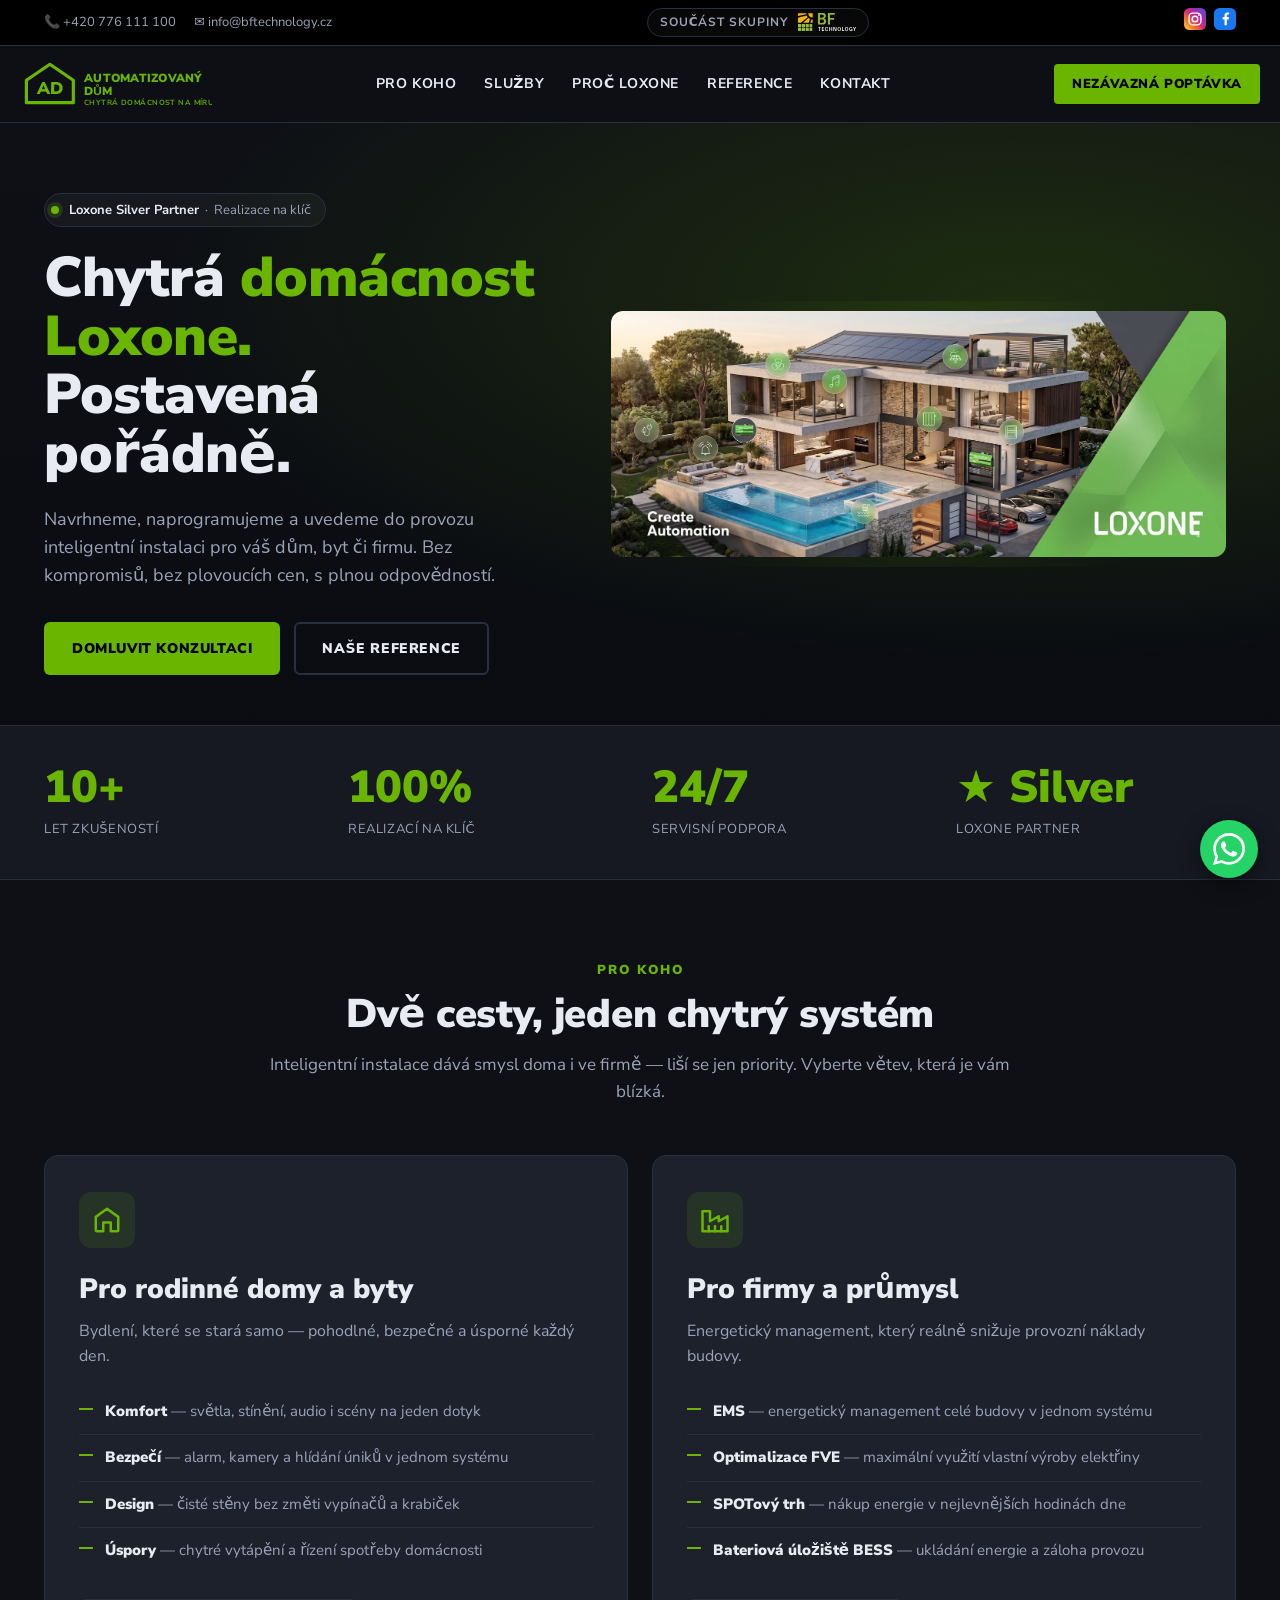
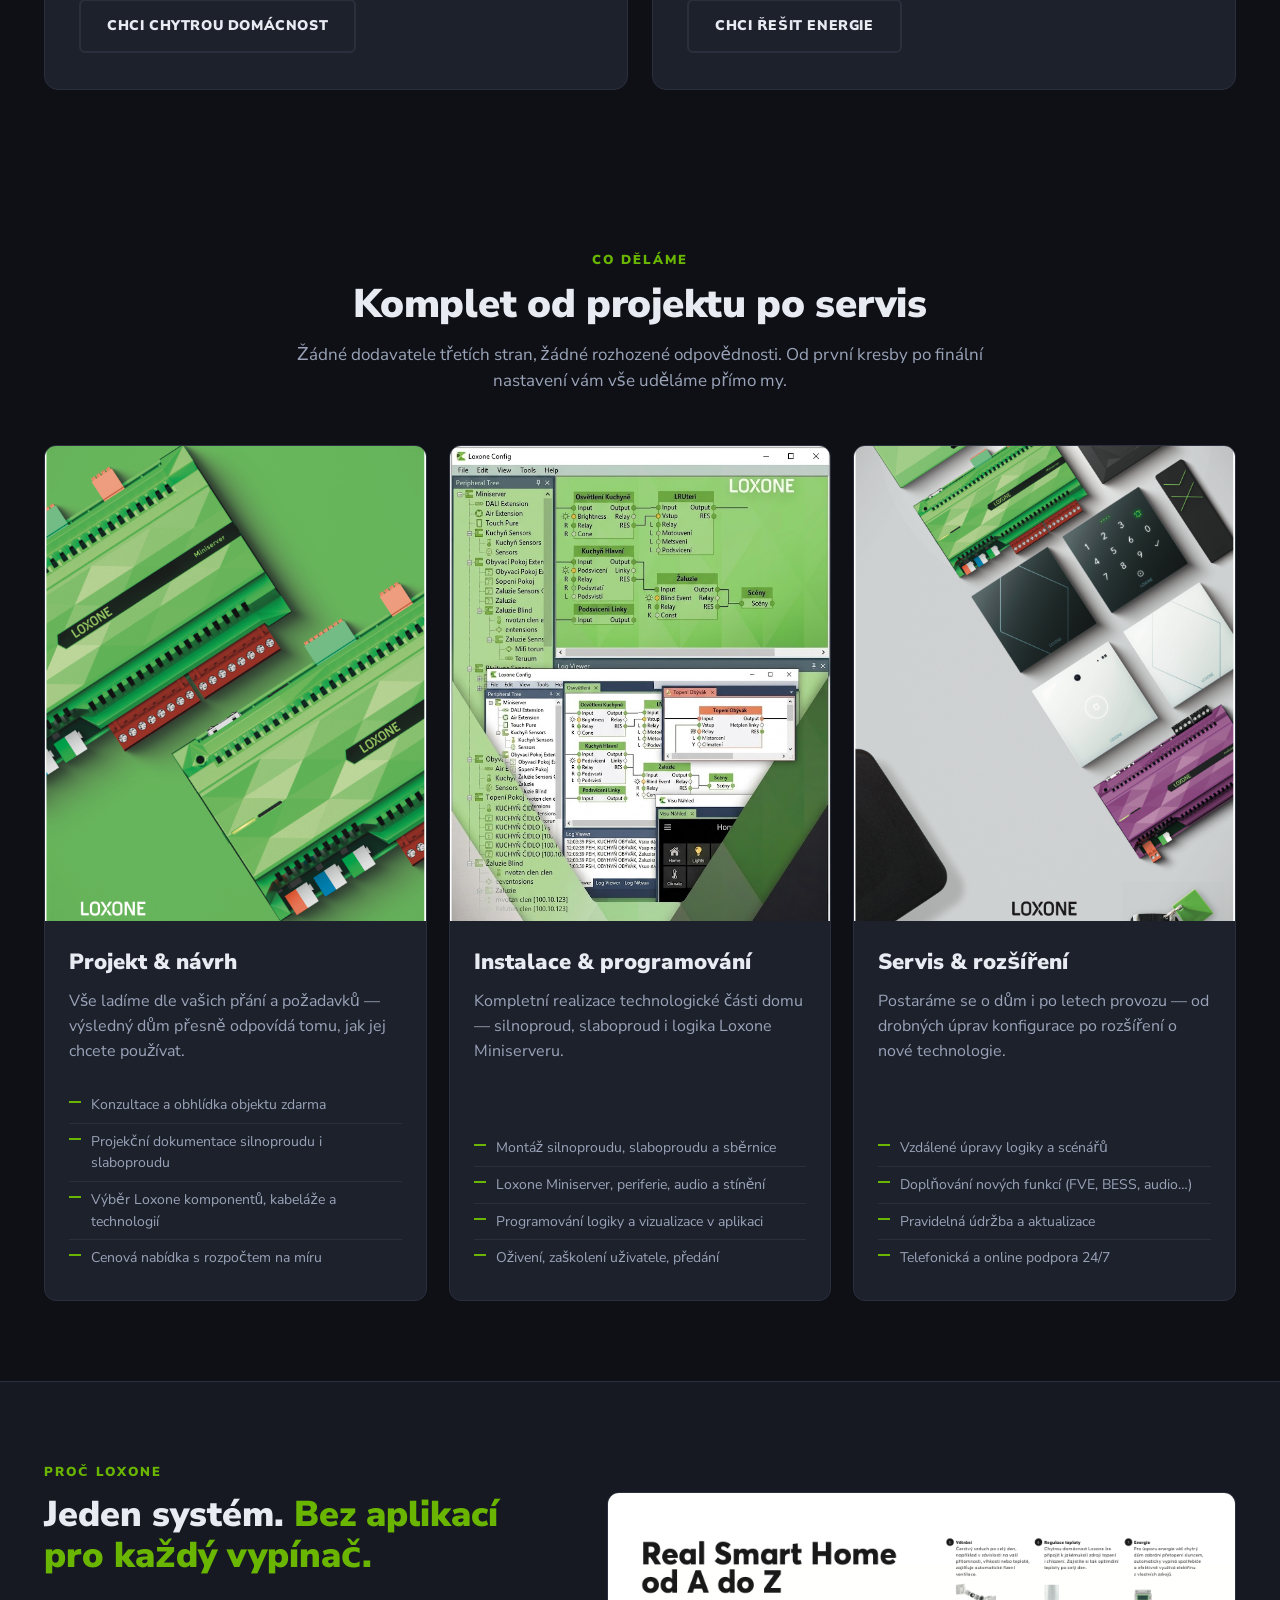
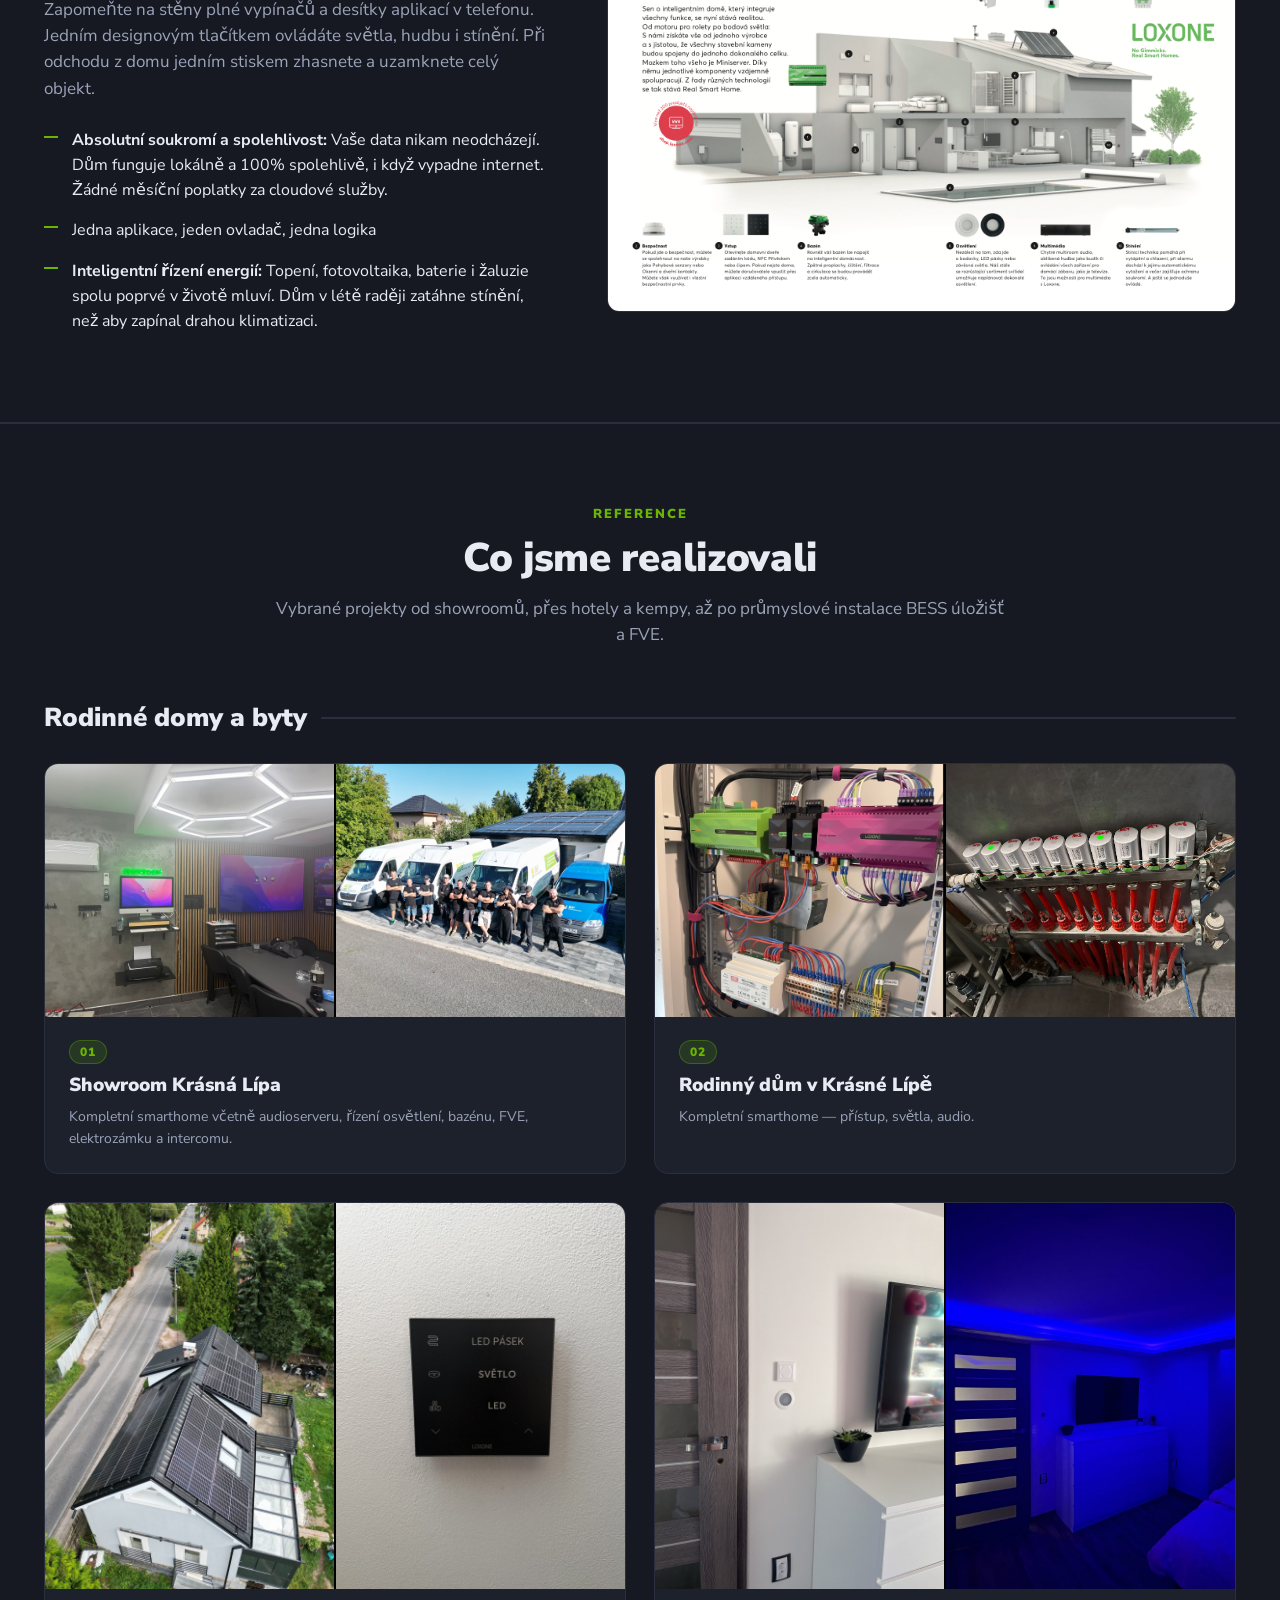
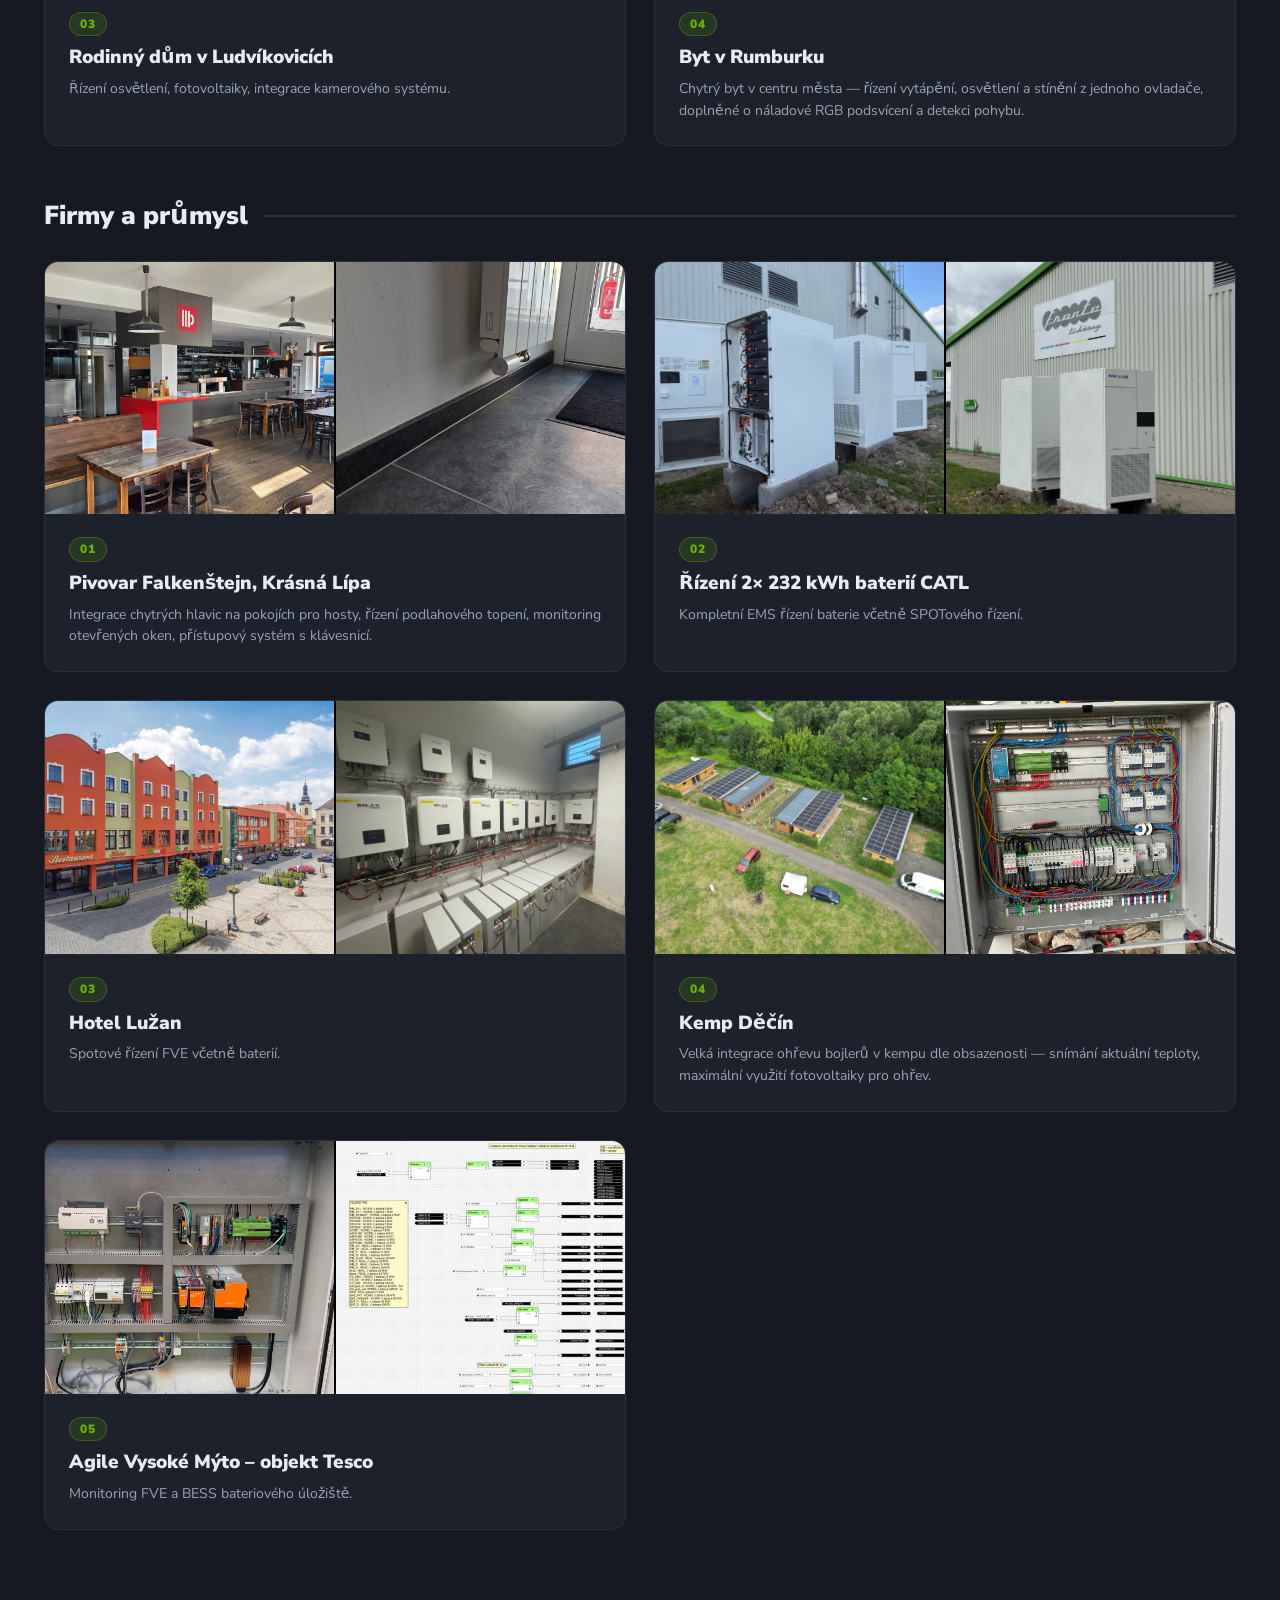
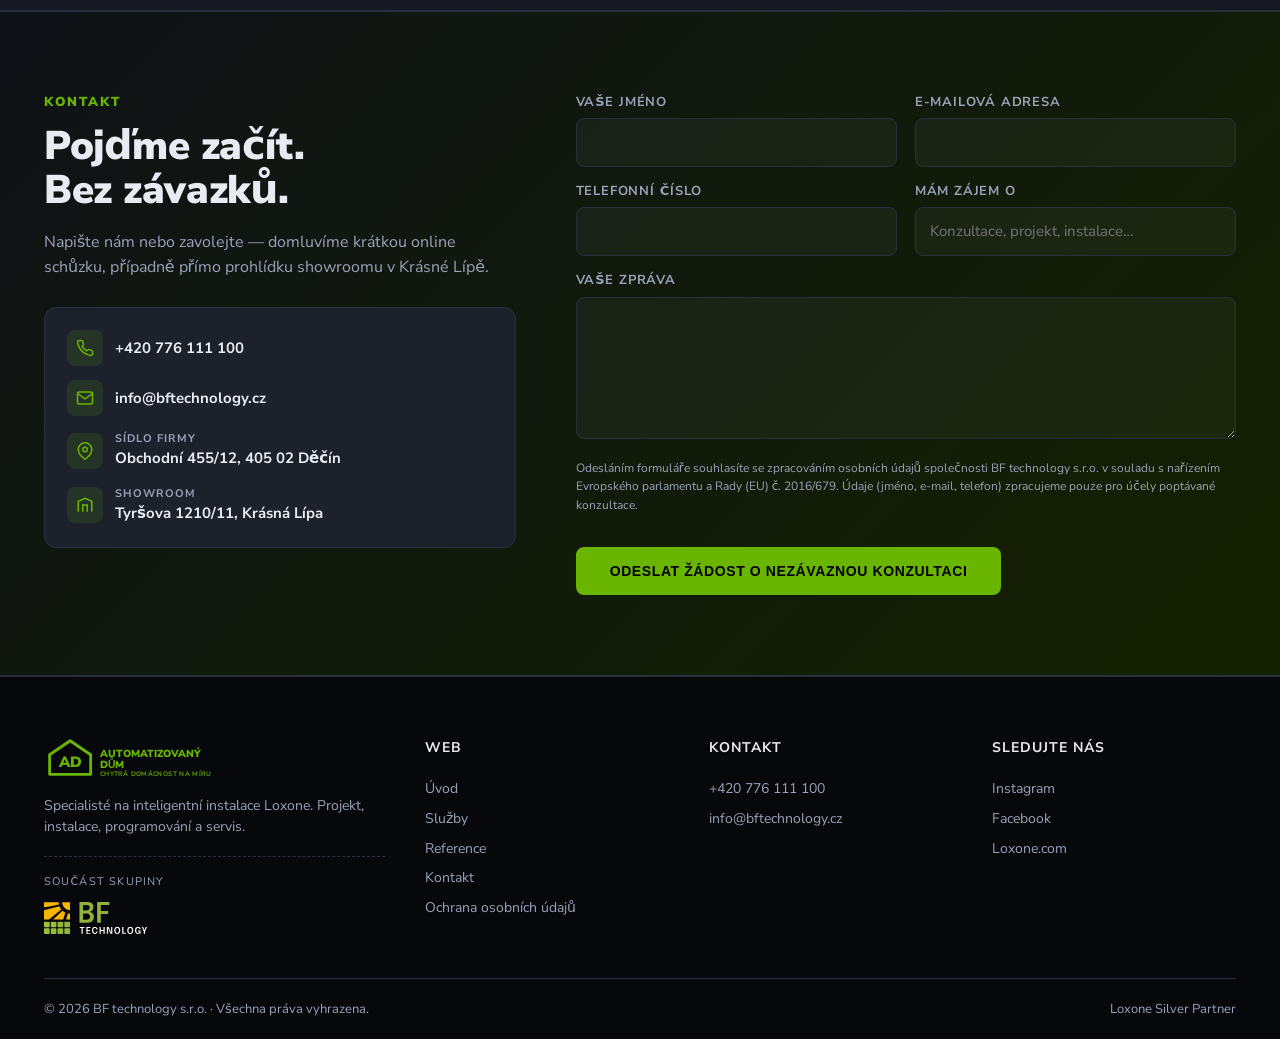
==== commit 7a3a44b4: "update_foto" ====
--- a/index.html
+++ b/index.html
@@ -684,7 +684,7 @@
       </div>
     </div>
     <div class="hero-img-wrap">
-      <img src="assets/loxone/3d-house-icons.png" alt="3D vizualizace chytré domácnosti Loxone">
+      <img src="foto/hero-house.jpg" alt="Vizualizace chytrého rodinného domu Loxone – FVE, bazén, klimatizace, audio, osvětlení">
     </div>
   </div>
 </section>
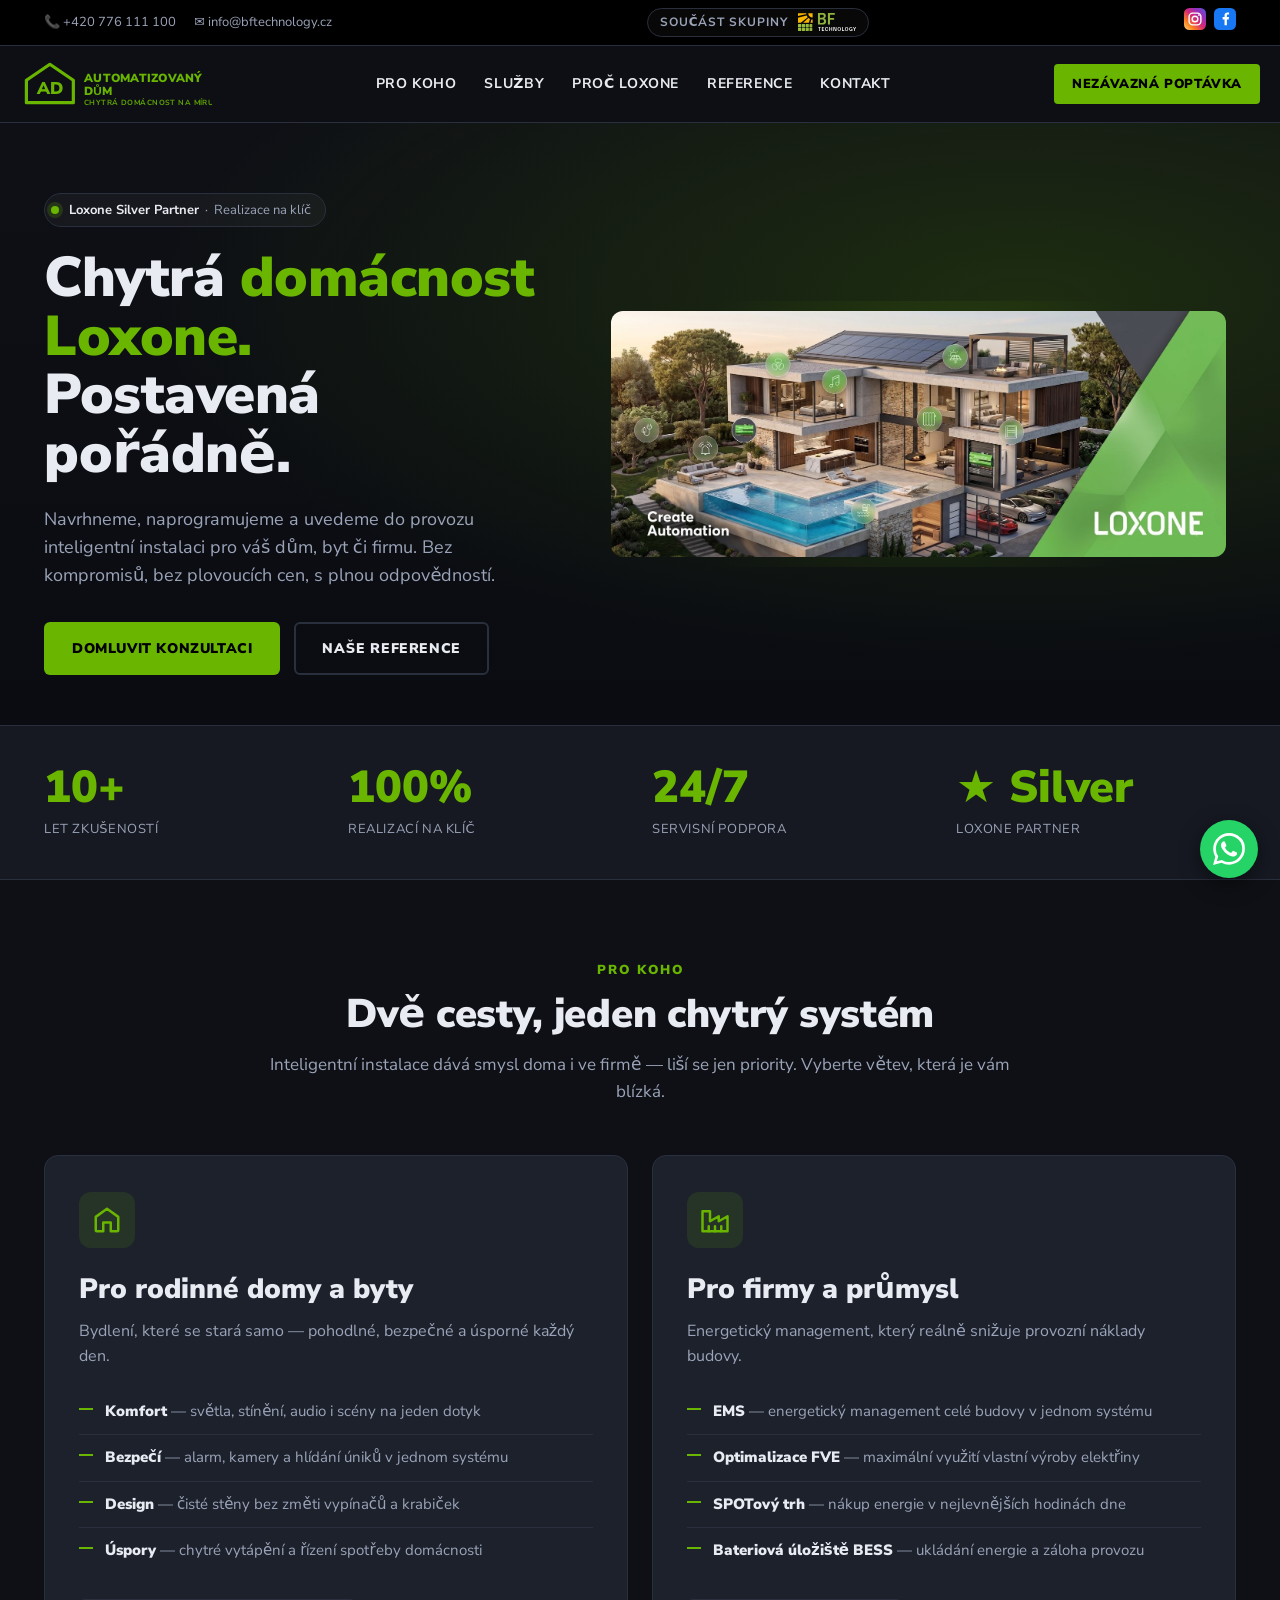
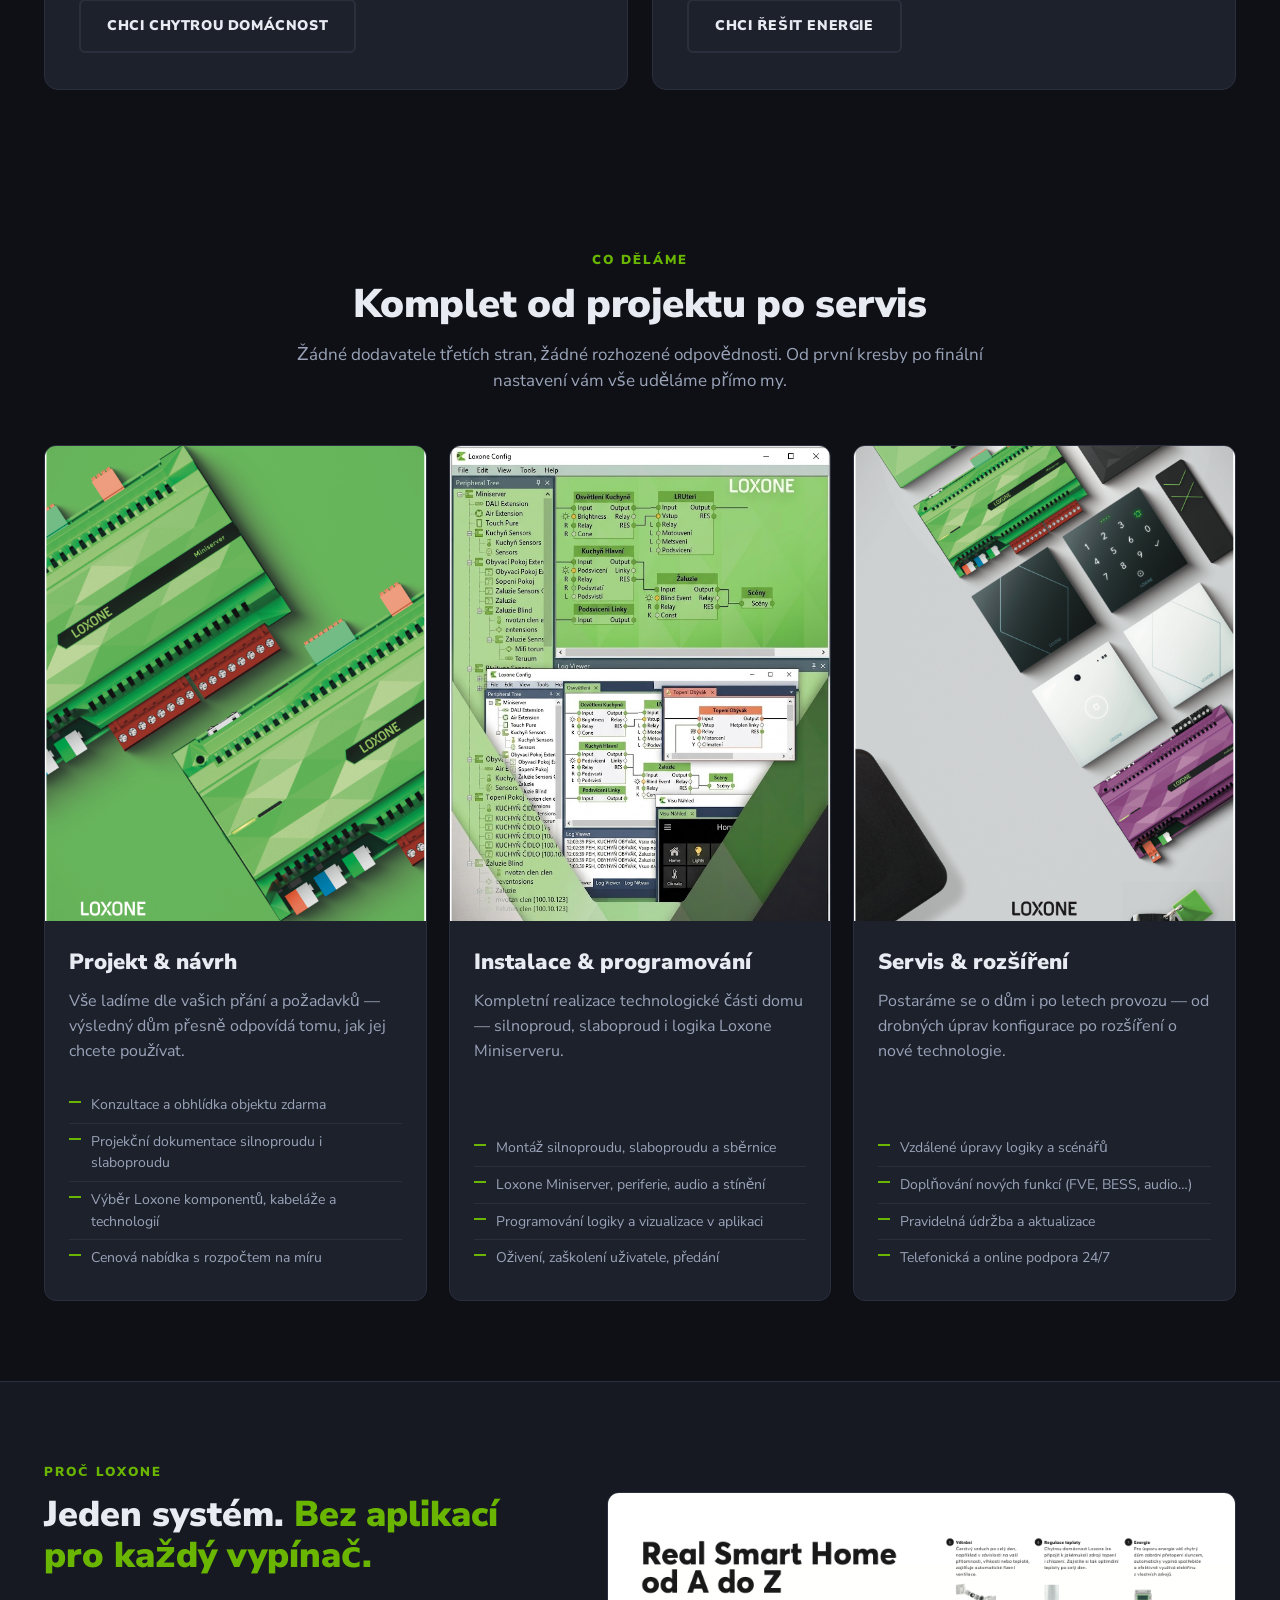
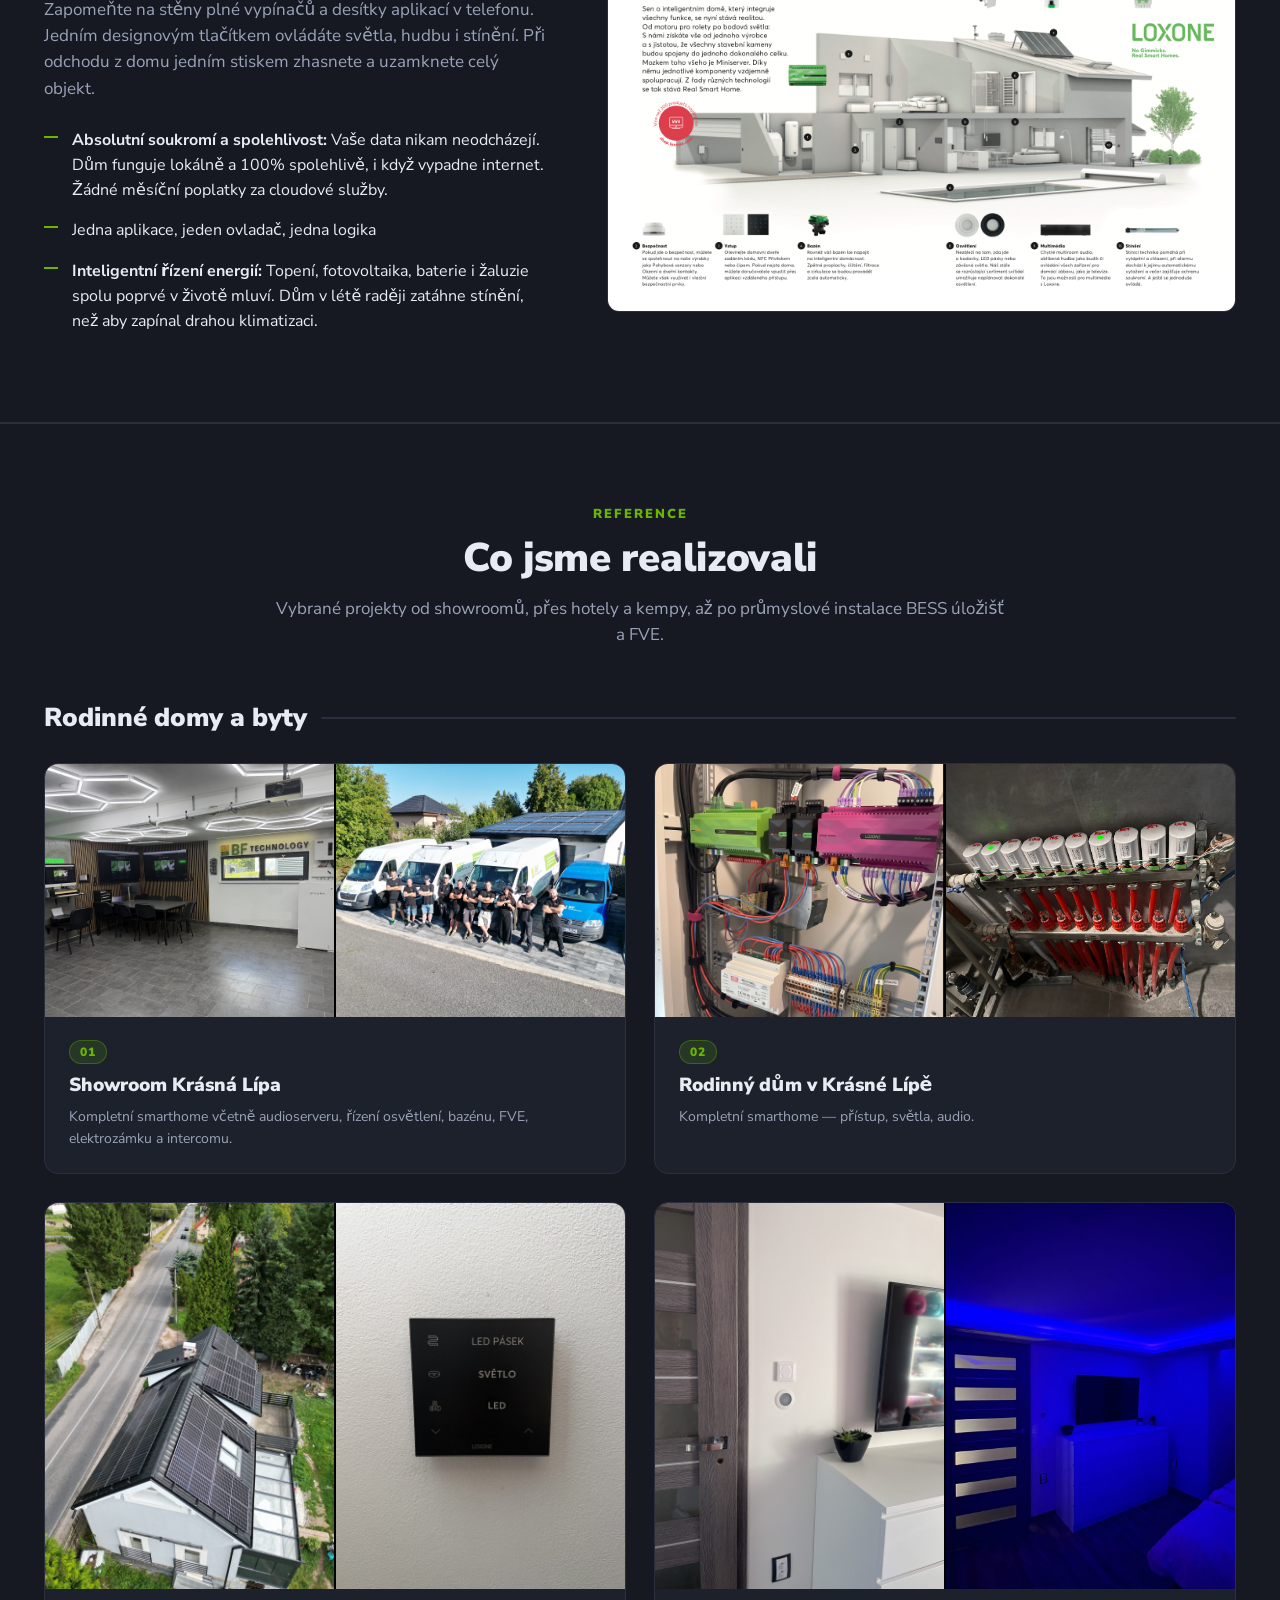
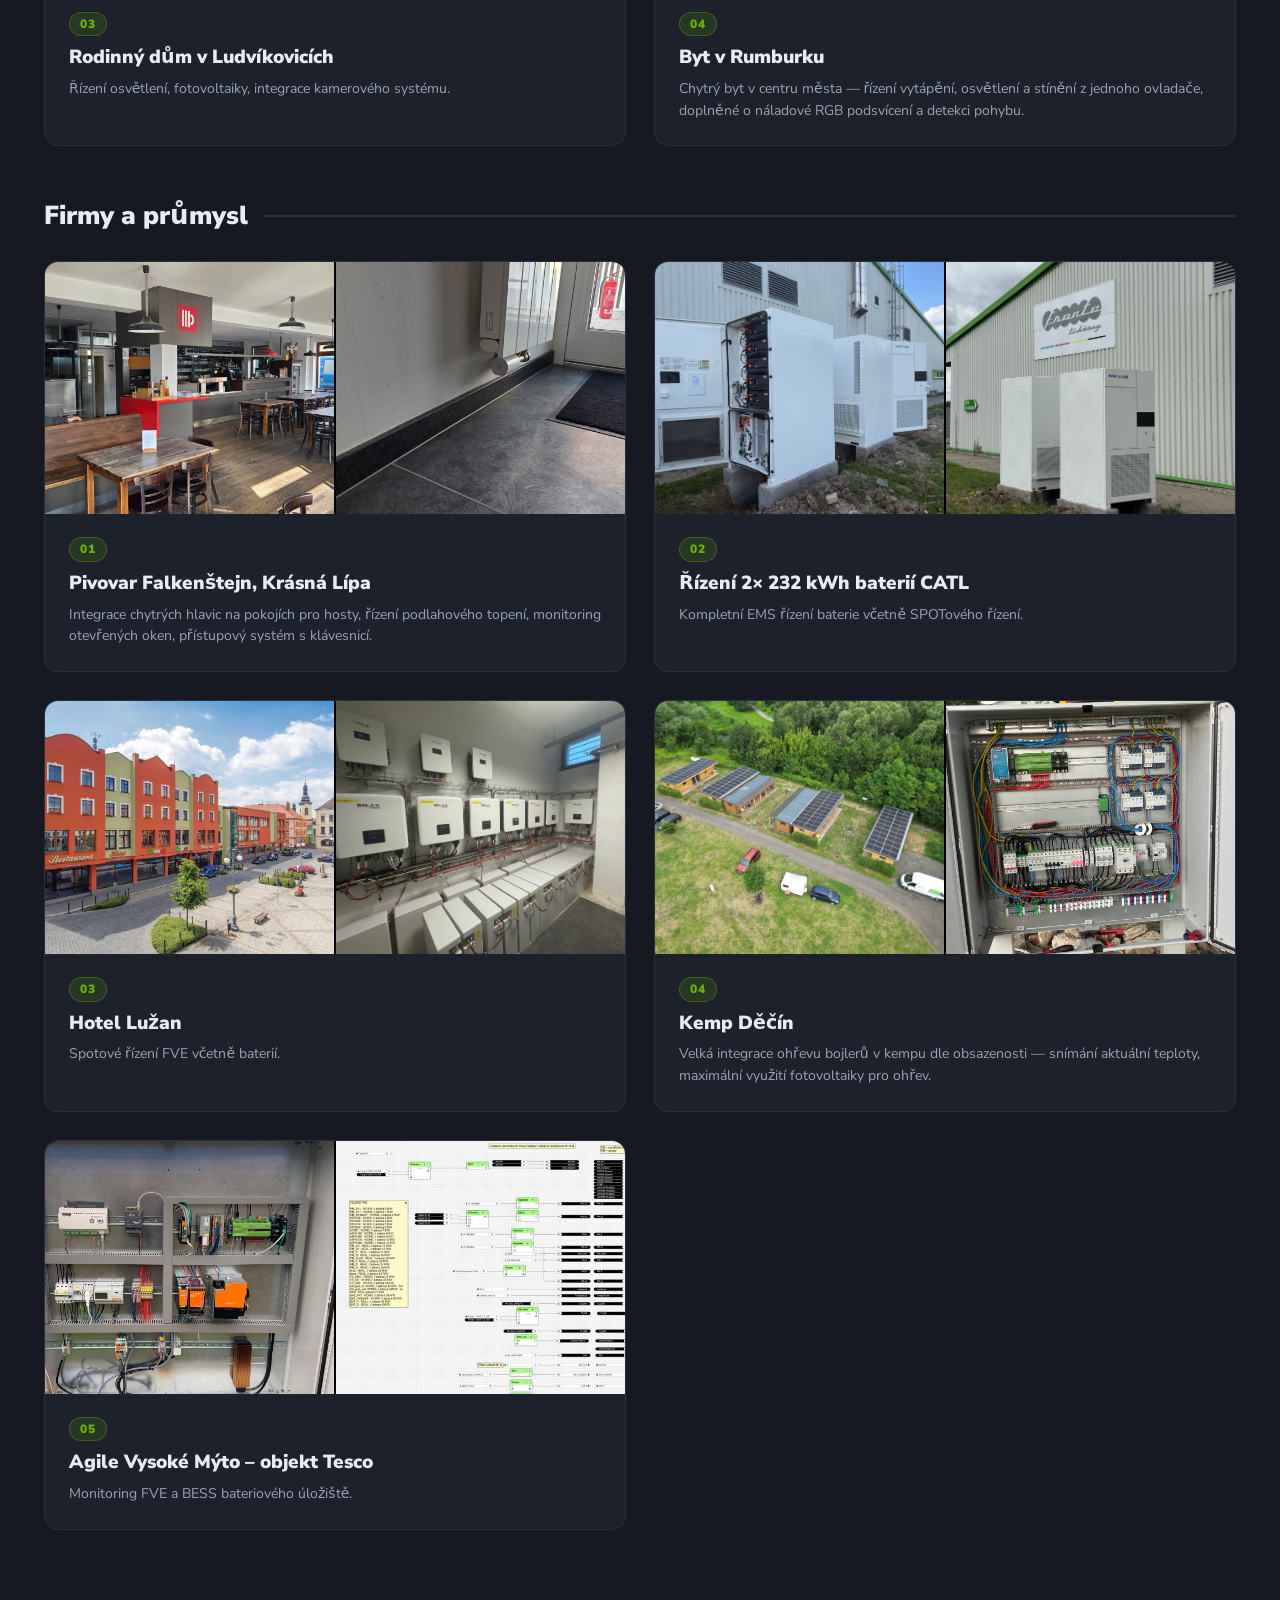
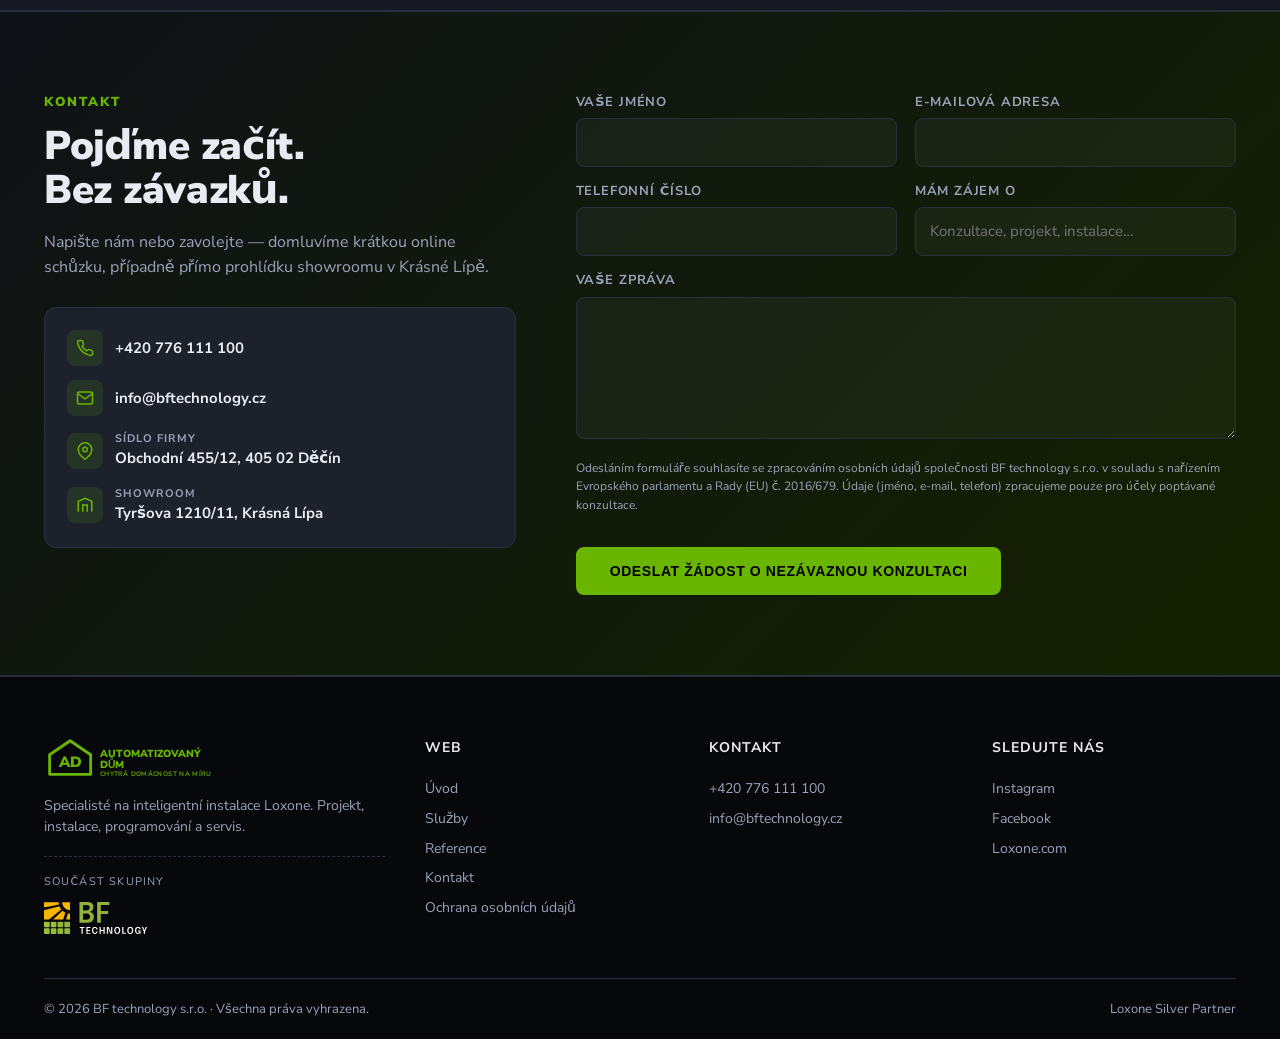
==== commit 37ab9580: "final" ====
--- a/index.html
+++ b/index.html
@@ -826,7 +826,7 @@
 
         <article class="ref">
           <div class="photos">
-            <img src="foto/1_a.jpeg" alt="Showroom Krásná Lípa – foto 1" loading="lazy">
+            <img src="foto/1_a.jpeg?v=2" alt="Showroom Krásná Lípa – foto 1" loading="lazy">
             <img src="foto/1_b.jpg" alt="Showroom Krásná Lípa – foto 2" loading="lazy">
           </div>
           <div class="info">
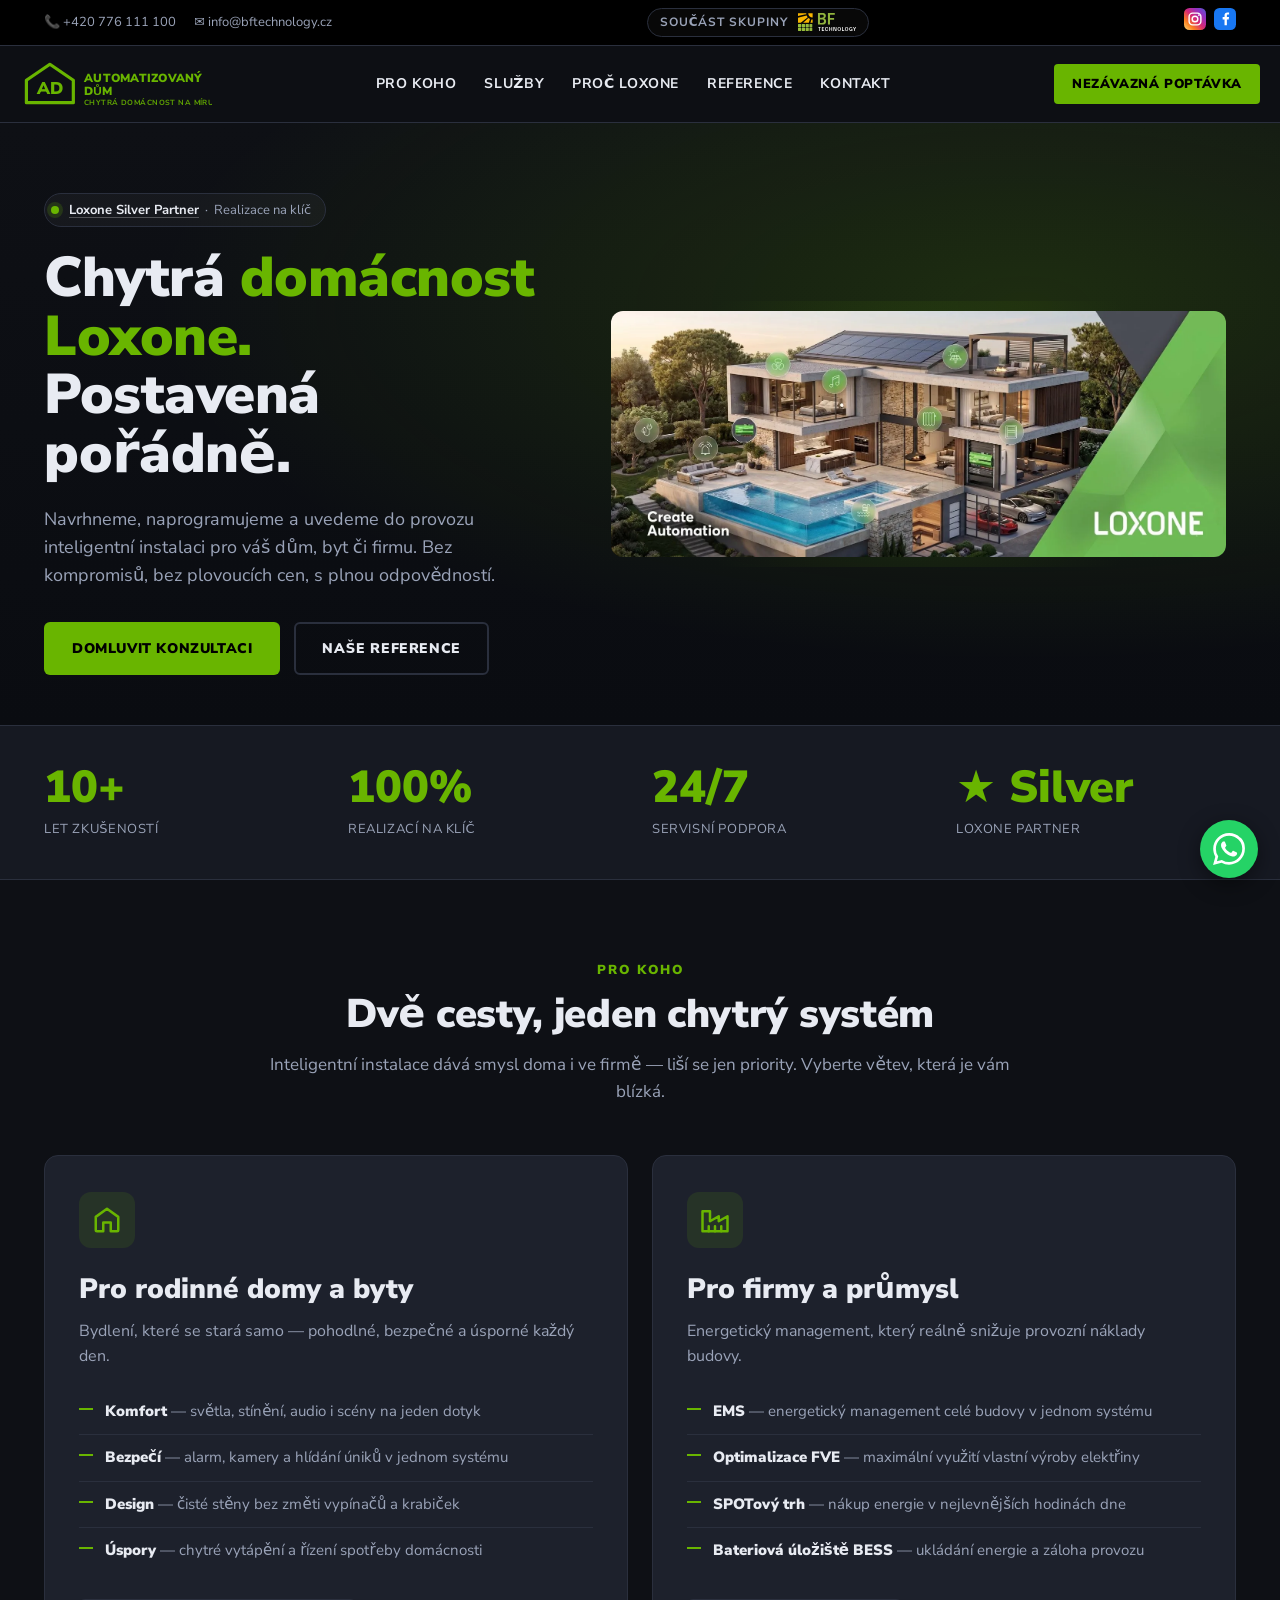
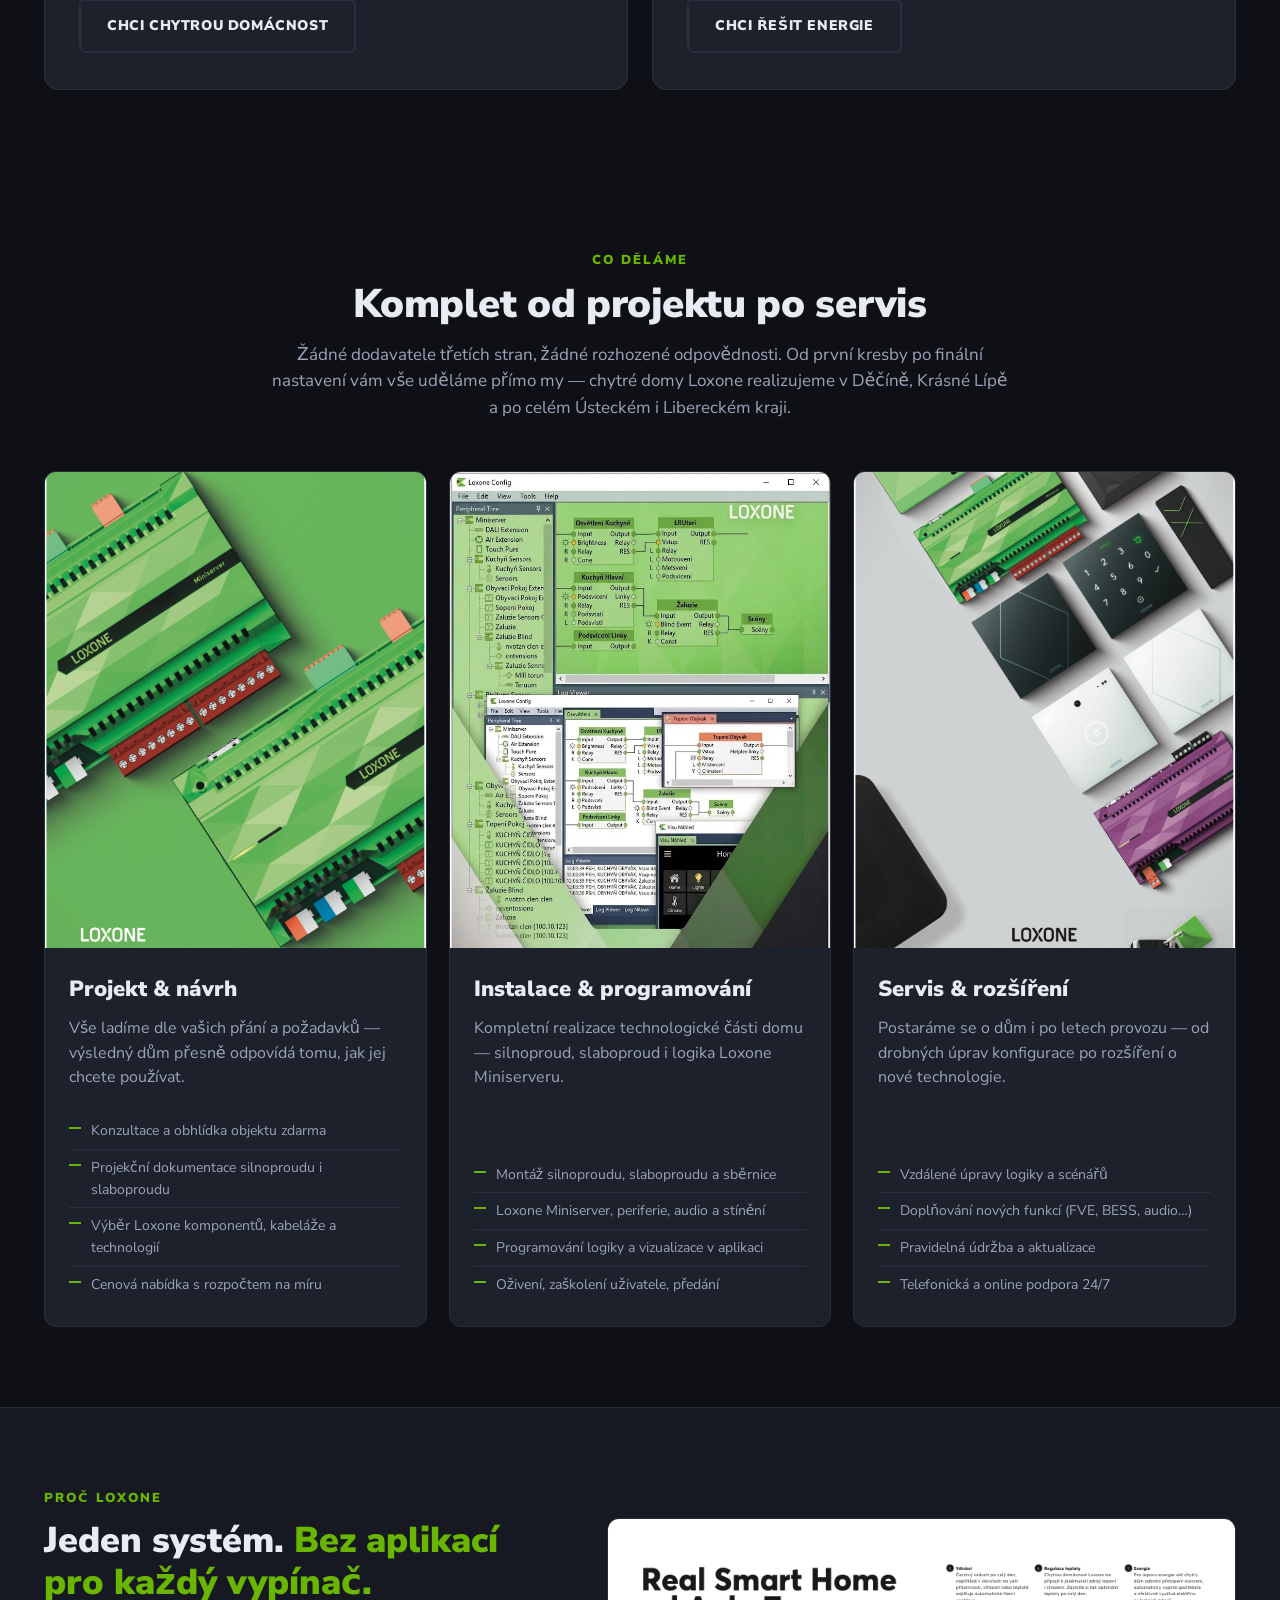
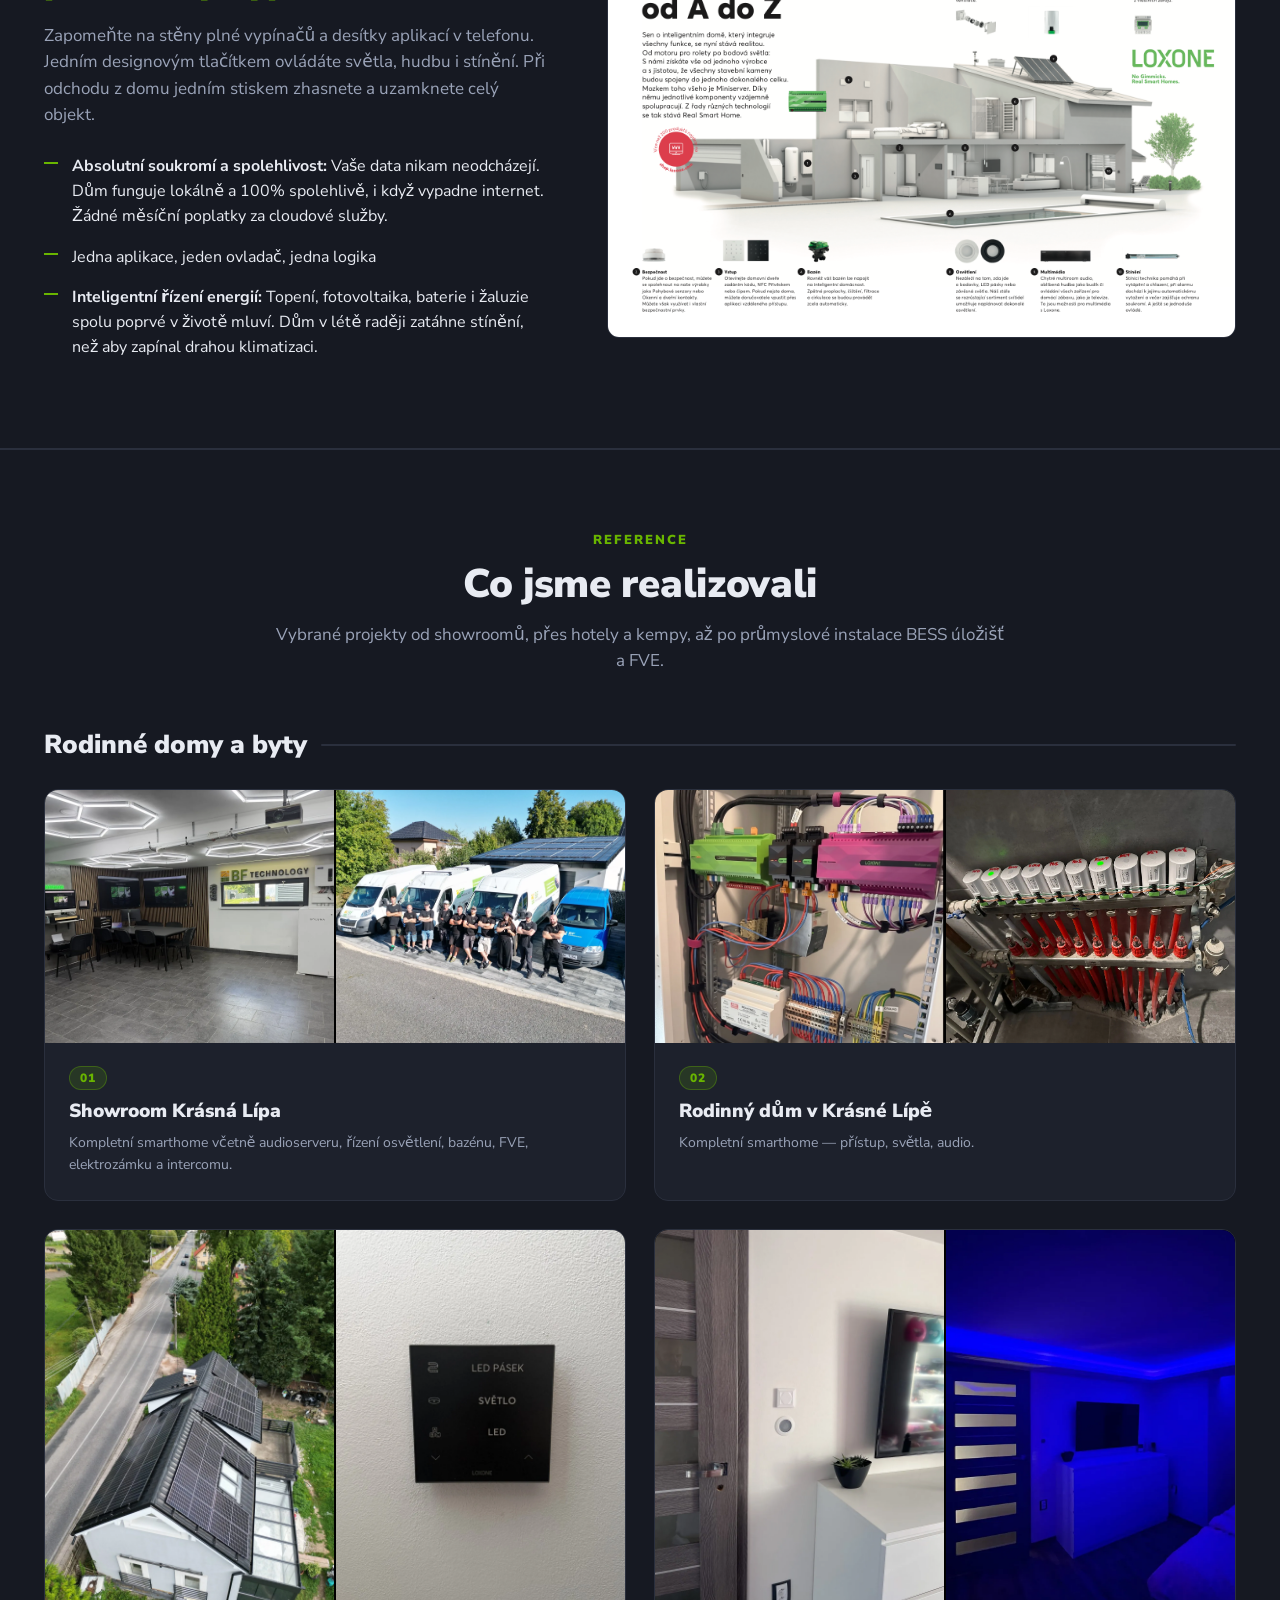
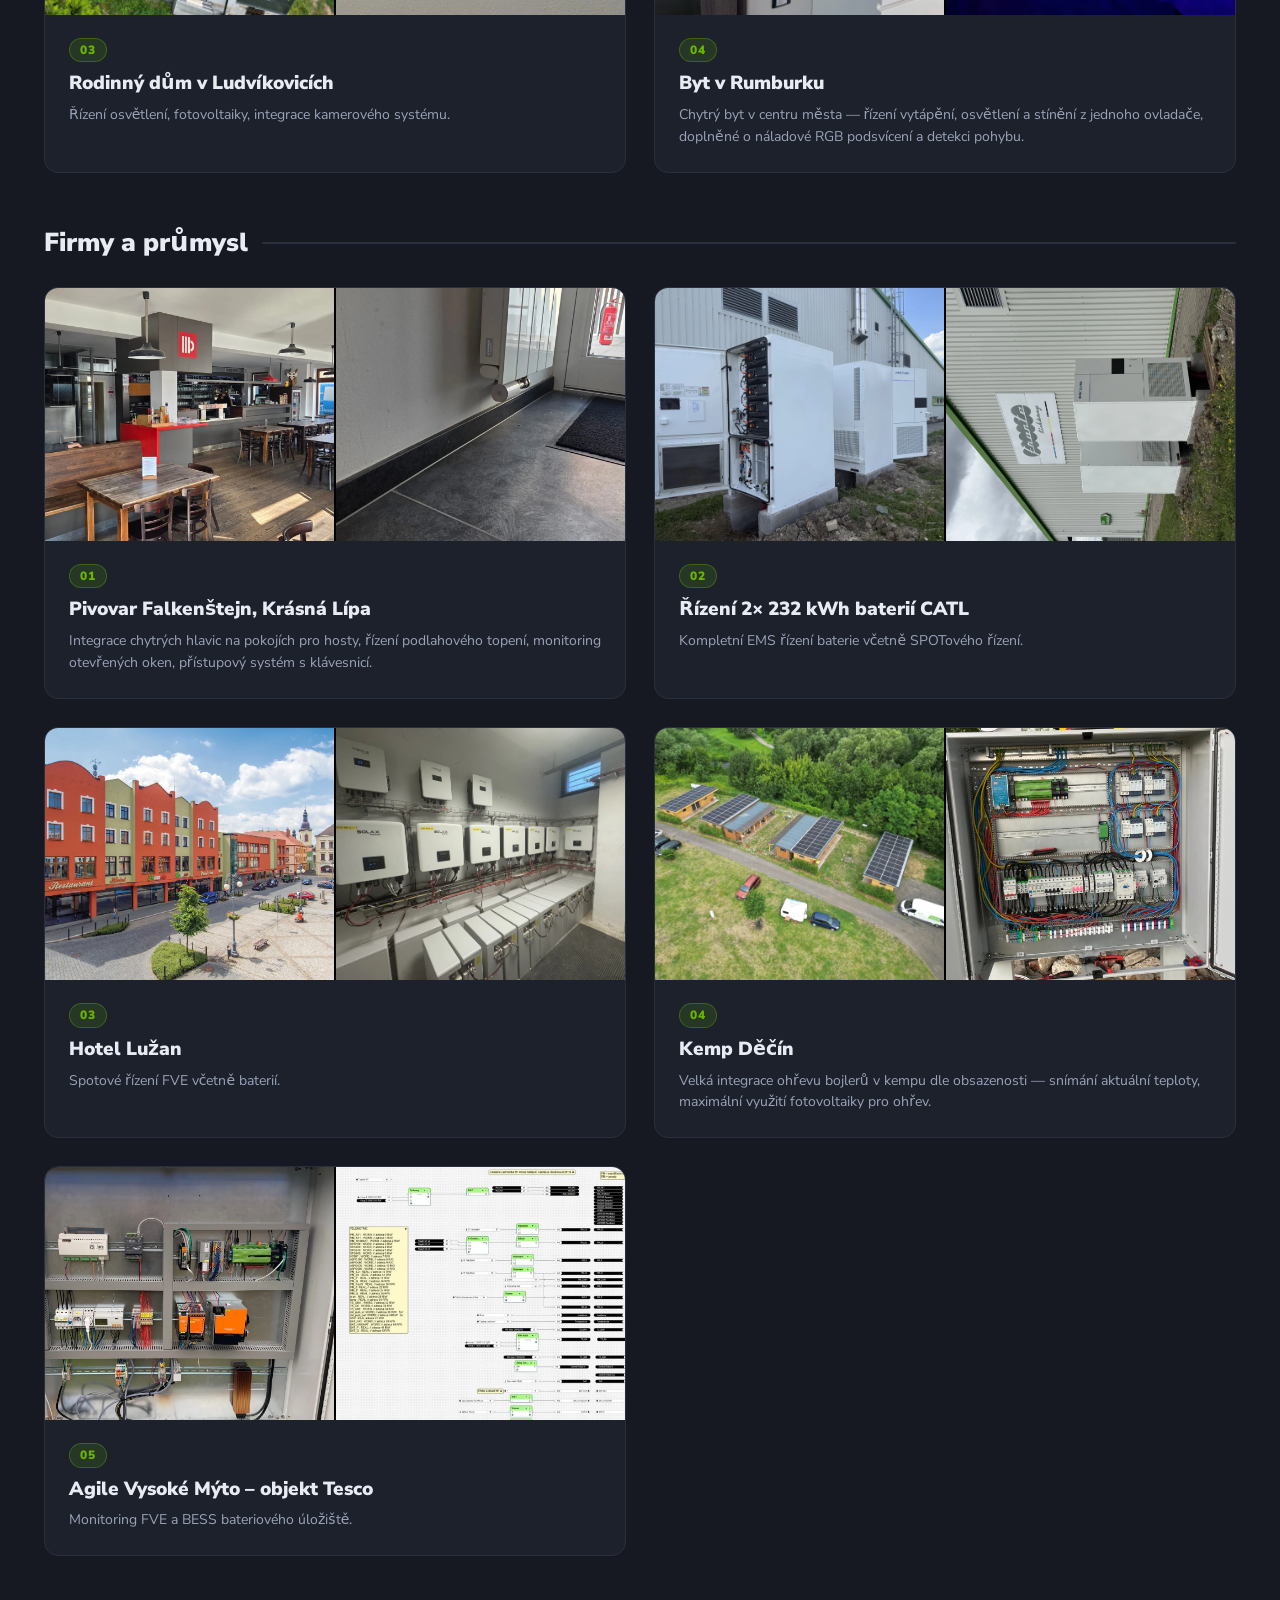
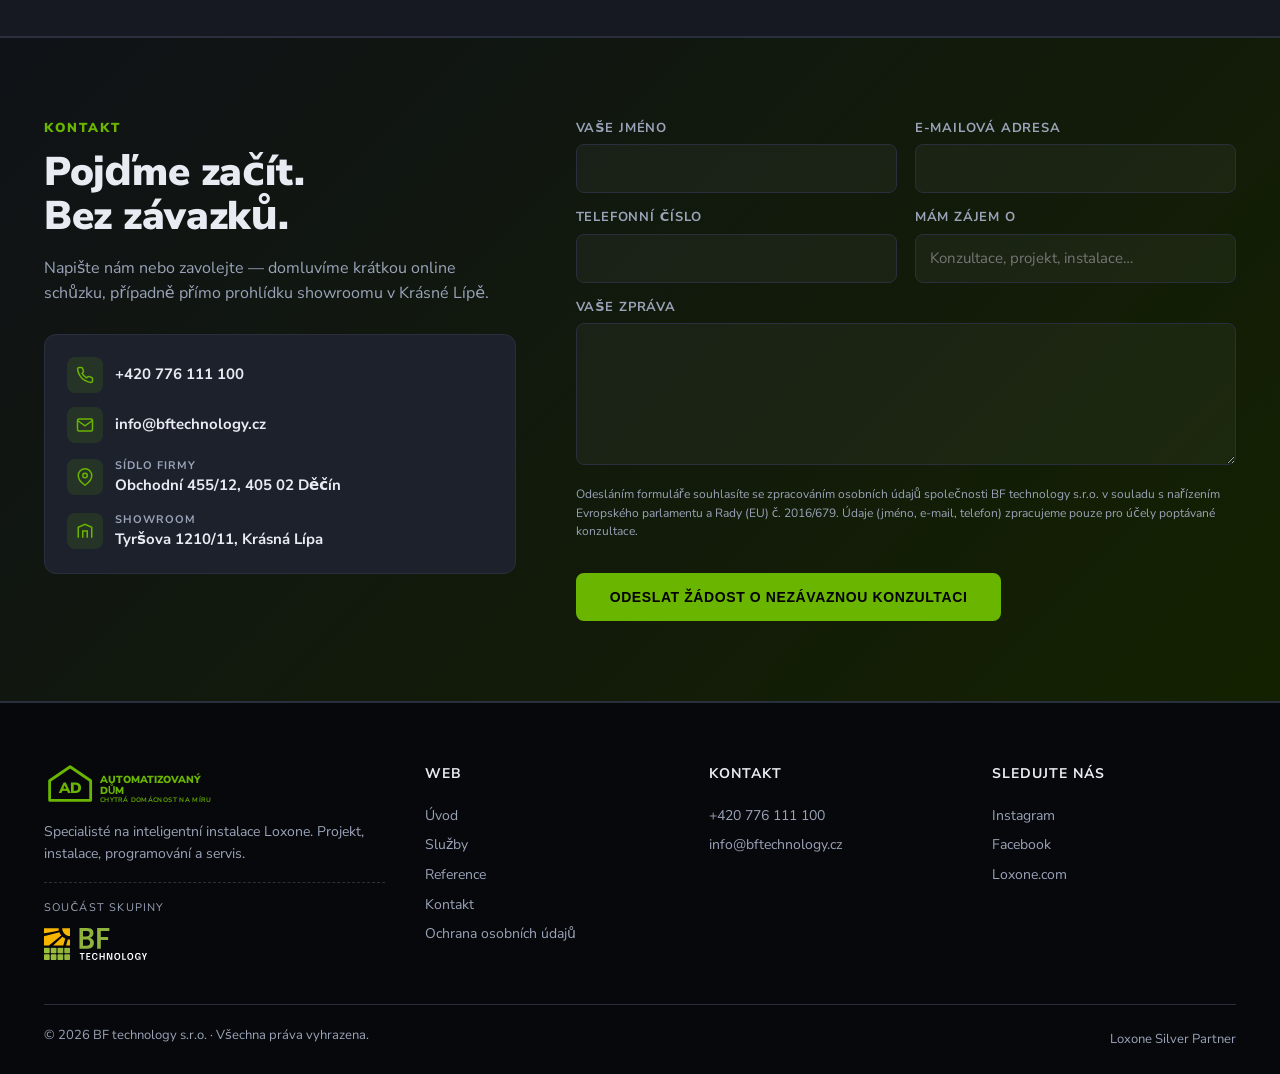
==== commit 16d0bf46: "edit_gemini" ====
--- a/index.html
+++ b/index.html
@@ -4,7 +4,7 @@
 <meta charset="utf-8">
 <meta name="viewport" content="width=device-width, initial-scale=1, shrink-to-fit=no, viewport-fit=cover">
 <title>Automatizovaný dům | Inteligentní instalace Loxone od BF technology</title>
-<meta name="description" content="Specializujeme se na instalace chytré domácnosti Loxone. Projekt, instalace, programování i servis na klíč. Součást skupiny BF technology – Loxone Silver Partner.">
+<meta name="description" content="Instalace chytré domácnosti Loxone v Děčíně, Krásné Lípě a celém Ústeckém i Libereckém kraji. Projekt, programování a servis na klíč od Loxone Silver Partnera – BF technology s.r.o.">
 
 <link rel="apple-touch-icon" sizes="180x180" href="www.automatizovany-dum.cz/wp-content/themes/loxone-theme/images/favicon/apple-icon-precomposed.png">
 <link rel="icon" type="image/png" sizes="32x32" href="www.automatizovany-dum.cz/wp-content/themes/loxone-theme/images/favicon/favicon-32x32.png">
@@ -591,6 +591,16 @@
     .audience { grid-template-columns: 1fr; }
     .wa-float { right: 16px; bottom: 16px; width: 52px; height: 52px; }
     .wa-float svg { width: 28px; height: 28px; }
+    /* Proč Loxone (feature) on mobile */
+    .feature { gap: 24px; }
+    .feature h3 { font-size: 24px; line-height: 1.2; margin: 0 0 14px; }
+    .feature h3 span { display: inline; }
+    .feature > div > p { font-size: 15px; line-height: 1.55; margin: 0 0 12px; }
+    .feature ul { margin: 12px 0 0; }
+    .feature ul li { padding: 10px 0 10px 22px; font-size: 14.5px; line-height: 1.55; }
+    .feature ul li::before { top: 18px; width: 12px; }
+    .feature ul li strong { display: block; color: var(--accent-2); margin-bottom: 2px; }
+    .feature img { max-height: 260px; width: auto; max-width: 100%; object-fit: contain; }
   }
   @media (max-width: 380px) {
     .topbar .contact-mini { flex-direction: column; gap: 4px; align-items: center; }
@@ -610,7 +620,7 @@
     </div>
     <a class="parent-brand" href="https://www.bftechnology.cz/" target="_blank" rel="noopener" title="Mateřská firma BF technology s.r.o.">
       <span class="label">Součást skupiny</span>
-      <img src="www.automatizovany-dum.cz/wp-content/uploads/2022/08/bf-technology-logo_final_bile.svg" alt="BF technology s.r.o.">
+      <img src="assets/logo/bf-technology.svg" alt="BF technology s.r.o.">
     </a>
     <div class="social">
       <a href="https://www.instagram.com/bftechnology_sro/" target="_blank" rel="noopener" aria-label="Instagram">
@@ -664,7 +674,7 @@
   <a class="cta-mobile" href="#kontakt">Nezávazná poptávka</a>
   <a href="https://www.bftechnology.cz/" target="_blank" rel="noopener" class="parent-brand-mobile">
     Součást skupiny
-    <img src="www.automatizovany-dum.cz/wp-content/uploads/2022/08/bf-technology-logo_final_bile.svg" alt="BF technology s.r.o.">
+    <img src="assets/logo/bf-technology.svg" alt="BF technology s.r.o.">
   </a>
 </div>
 
@@ -674,7 +684,7 @@
     <div>
       <div class="badge-row">
         <span class="dot"></span>
-        <span><strong>Loxone Silver Partner</strong> &nbsp;·&nbsp; Realizace na klíč</span>
+        <span><a href="https://www.loxone.com/cscz/partner-finder/" target="_blank" rel="noopener" style="color:inherit; text-decoration:underline; text-decoration-color:rgba(255,255,255,0.25); text-underline-offset:3px;" title="Ověřit v oficiálním Loxone Partner Finderu"><strong>Loxone Silver Partner</strong></a> &nbsp;·&nbsp; Realizace na klíč</span>
       </div>
       <h1>Chytrá <span class="hl">domácnost Loxone.</span><br>Postavená pořádně.</h1>
       <p class="lead">Navrhneme, naprogramujeme a uvedeme do provozu inteligentní instalaci pro váš dům, byt či firmu. Bez kompromisů, bez plovoucích cen, s plnou odpovědností.</p>
@@ -684,7 +694,7 @@
       </div>
     </div>
     <div class="hero-img-wrap">
-      <img src="foto/hero-house.jpg" alt="Vizualizace chytrého rodinného domu Loxone – FVE, bazén, klimatizace, audio, osvětlení">
+      <img src="foto/hero-house.webp" alt="Vizualizace chytrého rodinného domu Loxone – FVE, bazén, klimatizace, audio, osvětlení">
     </div>
   </div>
 </section>
@@ -746,7 +756,7 @@
     <div class="section-head">
       <p class="eyebrow">Co děláme</p>
       <h2>Komplet od projektu po servis</h2>
-      <p>Žádné dodavatele třetích stran, žádné rozhozené odpovědnosti. Od první kresby po finální nastavení vám vše uděláme přímo my.</p>
+      <p>Žádné dodavatele třetích stran, žádné rozhozené odpovědnosti. Od první kresby po finální nastavení vám vše uděláme přímo my — chytré domy Loxone realizujeme v Děčíně, Krásné Lípě a po celém Ústeckém i Libereckém kraji.</p>
     </div>
     <div class="cards">
       <article class="card">
@@ -763,7 +773,7 @@
         </div>
       </article>
       <article class="card">
-        <div class="img-wrap"><img src="foto/loxone_config.jpeg" alt="Programování logiky v aplikaci Loxone Config" style="object-position:top;"></div>
+        <div class="img-wrap"><img src="foto/loxone_config.webp" alt="Programování logiky v aplikaci Loxone Config" style="object-position:top;"></div>
         <div class="body">
           <h3>Instalace &amp; programování</h3>
           <p>Kompletní realizace technologické části domu — silnoproud, slaboproud i logika Loxone Miniserveru.</p>
@@ -826,8 +836,8 @@
 
         <article class="ref">
           <div class="photos">
-            <img src="foto/1_a.jpeg?v=2" alt="Showroom Krásná Lípa – foto 1" loading="lazy">
-            <img src="foto/1_b.jpg" alt="Showroom Krásná Lípa – foto 2" loading="lazy">
+            <img src="foto/1_a.webp?v=2" alt="Showroom Krásná Lípa – foto 1" loading="lazy">
+            <img src="foto/1_b.webp" alt="Showroom Krásná Lípa – foto 2" loading="lazy">
           </div>
           <div class="info">
             <span class="num">01</span>
@@ -838,8 +848,8 @@
 
         <article class="ref">
           <div class="photos">
-            <img src="foto/3_a.jpg" alt="RD Krásná Lípa – foto 1" loading="lazy">
-            <img src="foto/3_b.jpeg" alt="RD Krásná Lípa – foto 2" loading="lazy">
+            <img src="foto/3_a.webp" alt="RD Krásná Lípa – foto 1" loading="lazy">
+            <img src="foto/3_b.webp" alt="RD Krásná Lípa – foto 2" loading="lazy">
           </div>
           <div class="info">
             <span class="num">02</span>
@@ -850,8 +860,8 @@
 
         <article class="ref">
           <div class="photos photos-portrait">
-            <img src="foto/ludvikovice_a.jpg" alt="RD Ludvíkovice – foto 1" loading="lazy">
-            <img src="foto/ludvikovice_b.jpg" alt="RD Ludvíkovice – foto 2" loading="lazy">
+            <img src="foto/ludvikovice_a.webp" alt="RD Ludvíkovice – foto 1" loading="lazy">
+            <img src="foto/ludvikovice_b.webp" alt="RD Ludvíkovice – foto 2" loading="lazy">
           </div>
           <div class="info">
             <span class="num">03</span>
@@ -862,8 +872,8 @@
 
         <article class="ref">
           <div class="photos photos-portrait">
-            <img src="foto/rumburk_a.jpg?v=4" alt="Byt v Rumburku – foto 1" loading="lazy">
-            <img src="foto/rumburk_b.jpg?v=4" alt="Byt v Rumburku – foto 2" loading="lazy">
+            <img src="foto/rumburk_a.webp?v=4" alt="Byt v Rumburku – foto 1" loading="lazy">
+            <img src="foto/rumburk_b.webp?v=4" alt="Byt v Rumburku – foto 2" loading="lazy">
           </div>
           <div class="info">
             <span class="num">04</span>
@@ -884,8 +894,8 @@
 
         <article class="ref">
           <div class="photos">
-            <img src="foto/2_a.jpeg" alt="Pivovar Falkenštejn – foto 1" loading="lazy">
-            <img src="foto/2_b.jpeg" alt="Pivovar Falkenštejn – foto 2" loading="lazy">
+            <img src="foto/2_a.webp" alt="Pivovar Falkenštejn – foto 1" loading="lazy">
+            <img src="foto/2_b.webp" alt="Pivovar Falkenštejn – foto 2" loading="lazy">
           </div>
           <div class="info">
             <span class="num">01</span>
@@ -896,8 +906,8 @@
 
         <article class="ref">
           <div class="photos">
-            <img src="foto/4_a.jpeg" alt="CATL baterie – foto 1" loading="lazy">
-            <img src="foto/4_b.jpeg" alt="CATL baterie – foto 2" loading="lazy">
+            <img src="foto/4_a.webp" alt="CATL baterie – foto 1" loading="lazy">
+            <img src="foto/4_b.webp" alt="CATL baterie – foto 2" loading="lazy">
           </div>
           <div class="info">
             <span class="num">02</span>
@@ -909,7 +919,7 @@
         <article class="ref">
           <div class="photos">
             <img src="foto/5_a.webp" alt="Hotel Lužan – foto 1" loading="lazy">
-            <img src="foto/5_b.jpeg" alt="Hotel Lužan – foto 2" loading="lazy">
+            <img src="foto/5_b.webp" alt="Hotel Lužan – foto 2" loading="lazy">
           </div>
           <div class="info">
             <span class="num">03</span>
@@ -920,8 +930,8 @@
 
         <article class="ref">
           <div class="photos">
-            <img src="foto/7_a.jpg" alt="Kemp Děčín – foto 1" loading="lazy">
-            <img src="foto/7_b.jpg" alt="Kemp Děčín – foto 2" loading="lazy">
+            <img src="foto/7_a.webp" alt="Kemp Děčín – foto 1" loading="lazy">
+            <img src="foto/7_b.webp" alt="Kemp Děčín – foto 2" loading="lazy">
           </div>
           <div class="info">
             <span class="num">04</span>
@@ -932,8 +942,8 @@
 
         <article class="ref">
           <div class="photos">
-            <img src="foto/agile_a.jpg" alt="Agile Vysoké Mýto – foto 1" loading="lazy">
-            <img src="foto/agile_b.jpg" alt="Agile Vysoké Mýto – foto 2" loading="lazy">
+            <img src="foto/agile_a.webp" alt="Agile Vysoké Mýto – foto 1" loading="lazy">
+            <img src="foto/agile_b.webp" alt="Agile Vysoké Mýto – foto 2" loading="lazy">
           </div>
           <div class="info">
             <span class="num">05</span>
@@ -967,13 +977,13 @@
           </span>
           info@bftechnology.cz
         </a>
-        <a href="https://maps.google.com/?q=Obchodní+455/12,+405+02+Děčín" target="_blank" rel="noopener">
+        <a href="https://www.google.com/maps/search/?api=1&query=Obchodn%C3%AD%20455/12%2C%20405%2002%20D%C4%9B%C4%8D%C3%ADn" target="_blank" rel="noopener">
           <span class="ico">
             <svg width="18" height="18" viewBox="0 0 24 24" fill="none" stroke="currentColor" stroke-width="2"><path d="M21 10c0 7-9 13-9 13s-9-6-9-13a9 9 0 0 1 18 0z"/><circle cx="12" cy="10" r="3"/></svg>
           </span>
           <span><span style="display:block; font-size:11px; font-weight:700; color:var(--text-dim); text-transform:uppercase; letter-spacing:1px;">Sídlo firmy</span>Obchodní 455/12, 405 02 Děčín</span>
         </a>
-        <a href="https://maps.google.com/?q=Tyršova+1210/11,+Krásná+Lípa" target="_blank" rel="noopener">
+        <a href="https://www.google.com/maps/search/?api=1&query=Tyr%C5%A1ova%201210/11%2C%20Kr%C3%A1sn%C3%A1%20L%C3%ADpa" target="_blank" rel="noopener">
           <span class="ico">
             <svg width="18" height="18" viewBox="0 0 24 24" fill="none" stroke="currentColor" stroke-width="2"><path d="M3 21V7l9-4 9 4v14"/><path d="M9 21V12h6v9"/></svg>
           </span>
@@ -982,7 +992,11 @@
       </div>
     </div>
 
-    <form class="contact-form" id="contactForm" method="post" action="send.php">
+    <form class="contact-form" id="contactForm" method="post" action="https://api.web3forms.com/submit">
+      <input type="hidden" name="access_key" value="a63b4315-115d-4301-ad9e-1a60fd44b860">
+      <input type="hidden" name="subject" value="Poptávka z homepage — Automatizovaný dům">
+      <input type="hidden" name="from_name" value="Automatizovaný dům">
+      <input type="checkbox" name="botcheck" tabindex="-1" autocomplete="off" style="position:absolute;left:-9999px;" aria-hidden="true">
       <div id="contact-status"></div>
       <div class="row">
         <div class="field">
@@ -1034,7 +1048,7 @@
         <div class="parent-block">
           <span class="label">Součást skupiny</span>
           <a href="https://www.bftechnology.cz/" target="_blank" rel="noopener" title="BF technology s.r.o.">
-            <img src="www.automatizovany-dum.cz/wp-content/uploads/2022/08/bf-technology-logo_final_bile.svg" alt="BF technology s.r.o.">
+            <img src="assets/logo/bf-technology.svg" alt="BF technology s.r.o.">
           </a>
         </div>
       </div>
@@ -1060,7 +1074,7 @@
     </div>
     <div class="copy">
       <span>© 2026 BF technology s.r.o. · Všechna práva vyhrazena.</span>
-      <span>Loxone Silver Partner</span>
+      <span><a href="https://www.loxone.com/cscz/partner-finder/" target="_blank" rel="noopener" style="color:inherit;" title="Ověřit v oficiálním Loxone Partner Finderu">Loxone Silver Partner</a></span>
     </div>
   </div>
 </footer>
@@ -1099,5 +1113,48 @@
   })();
 </script>
 
+
+<script>
+(function(){
+  var forms = document.querySelectorAll('form[action*="web3forms.com"]');
+  forms.forEach(function(form){
+    var status = form.querySelector('#contact-status');
+    if (!status) {
+      status = document.createElement('div');
+      status.id = 'contact-status';
+      status.style.cssText = 'margin:0 0 14px;padding:12px 16px;border-radius:6px;display:none;font-size:14px;font-weight:600;';
+      form.insertBefore(status, form.firstChild);
+    }
+    var OK  = 'margin:0 0 14px;padding:12px 16px;border-radius:6px;display:block;background:rgba(105,181,0,0.12);color:#8ed620;border:1px solid rgba(105,181,0,0.4);font-size:14px;font-weight:600;';
+    var ERR = 'margin:0 0 14px;padding:12px 16px;border-radius:6px;display:block;background:rgba(220,60,40,0.12);color:#ff8a78;border:1px solid rgba(220,60,40,0.4);font-size:14px;font-weight:600;';
+    form.addEventListener('submit', function(e){
+      e.preventDefault();
+      var btn = form.querySelector('button[type=submit], input[type=submit]');
+      var orig = btn ? btn.textContent : '';
+      if (btn) { btn.disabled = true; btn.textContent = 'Odesílám…'; }
+      fetch('https://api.web3forms.com/submit', { method:'POST', body: new FormData(form) })
+        .then(function(r){ return r.json(); })
+        .then(function(j){
+          if (j.success){
+            status.style.cssText = OK;
+            status.textContent = 'Děkujeme! Vaše zpráva byla odeslána. Brzy se vám ozveme.';
+            form.reset();
+          } else {
+            status.style.cssText = ERR;
+            status.textContent = (j.message || 'Odeslání selhalo.') + ' Zkuste to prosím znovu nebo nám napište přímo na info@bftechnology.cz.';
+          }
+        })
+        .catch(function(){
+          status.style.cssText = ERR;
+          status.textContent = 'Chyba sítě. Zkuste to prosím znovu nebo nám napište přímo na info@bftechnology.cz.';
+        })
+        .finally(function(){
+          if (btn) { btn.disabled = false; btn.textContent = orig; }
+          status.scrollIntoView({ behavior:'smooth', block:'center' });
+        });
+    });
+  });
+})();
+</script>
 </body>
 </html>
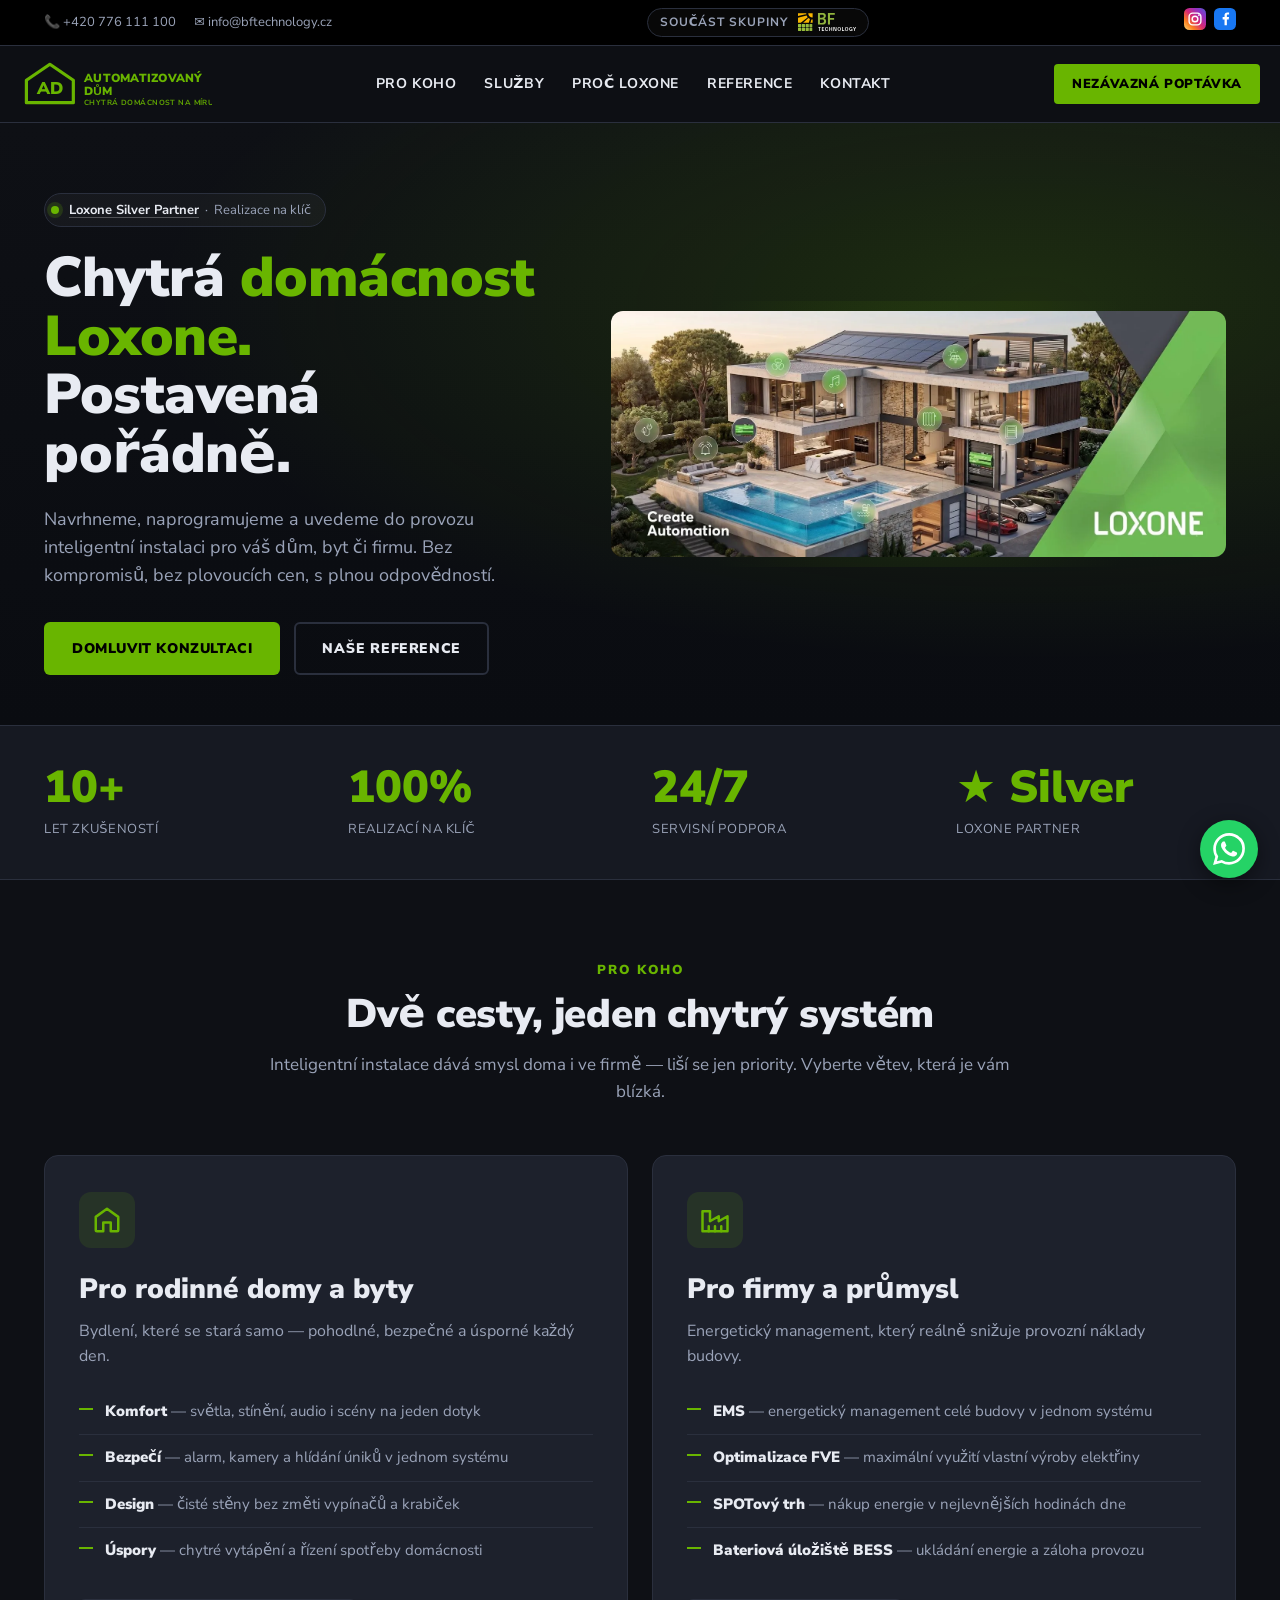
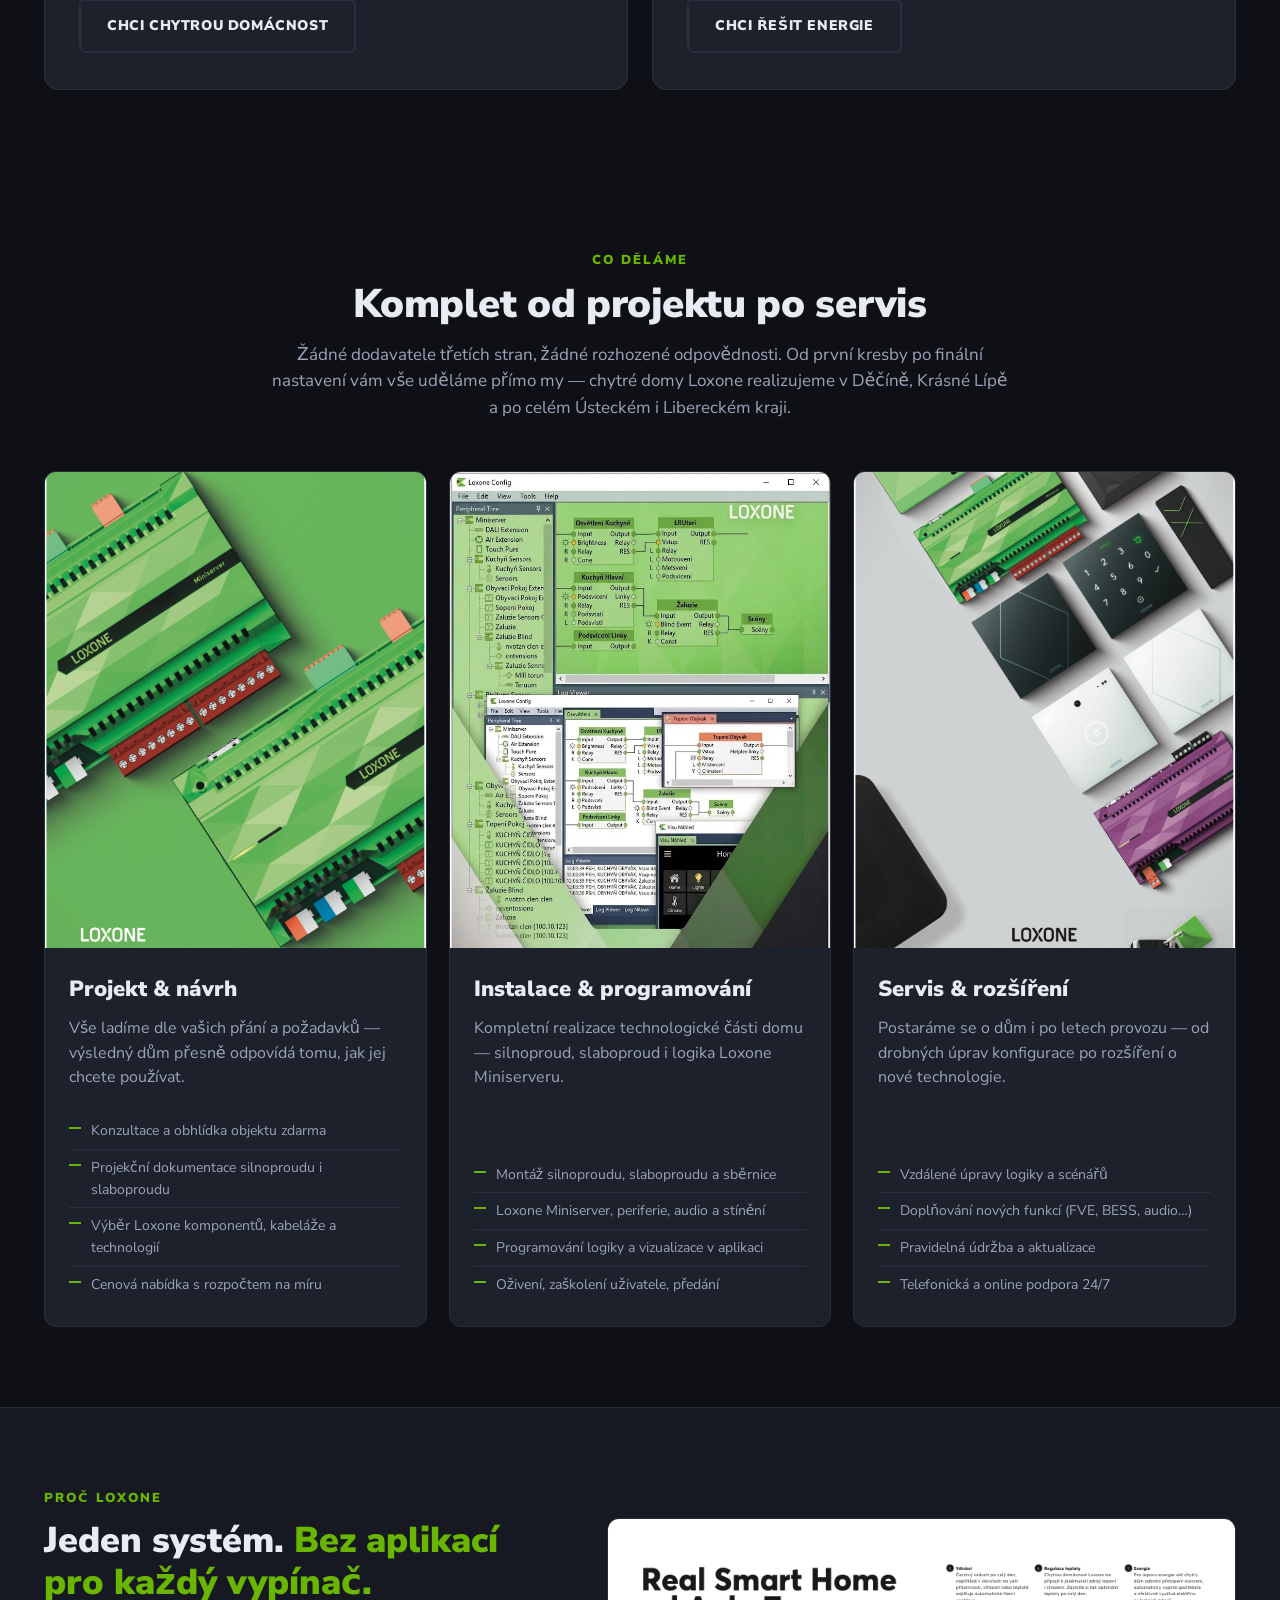
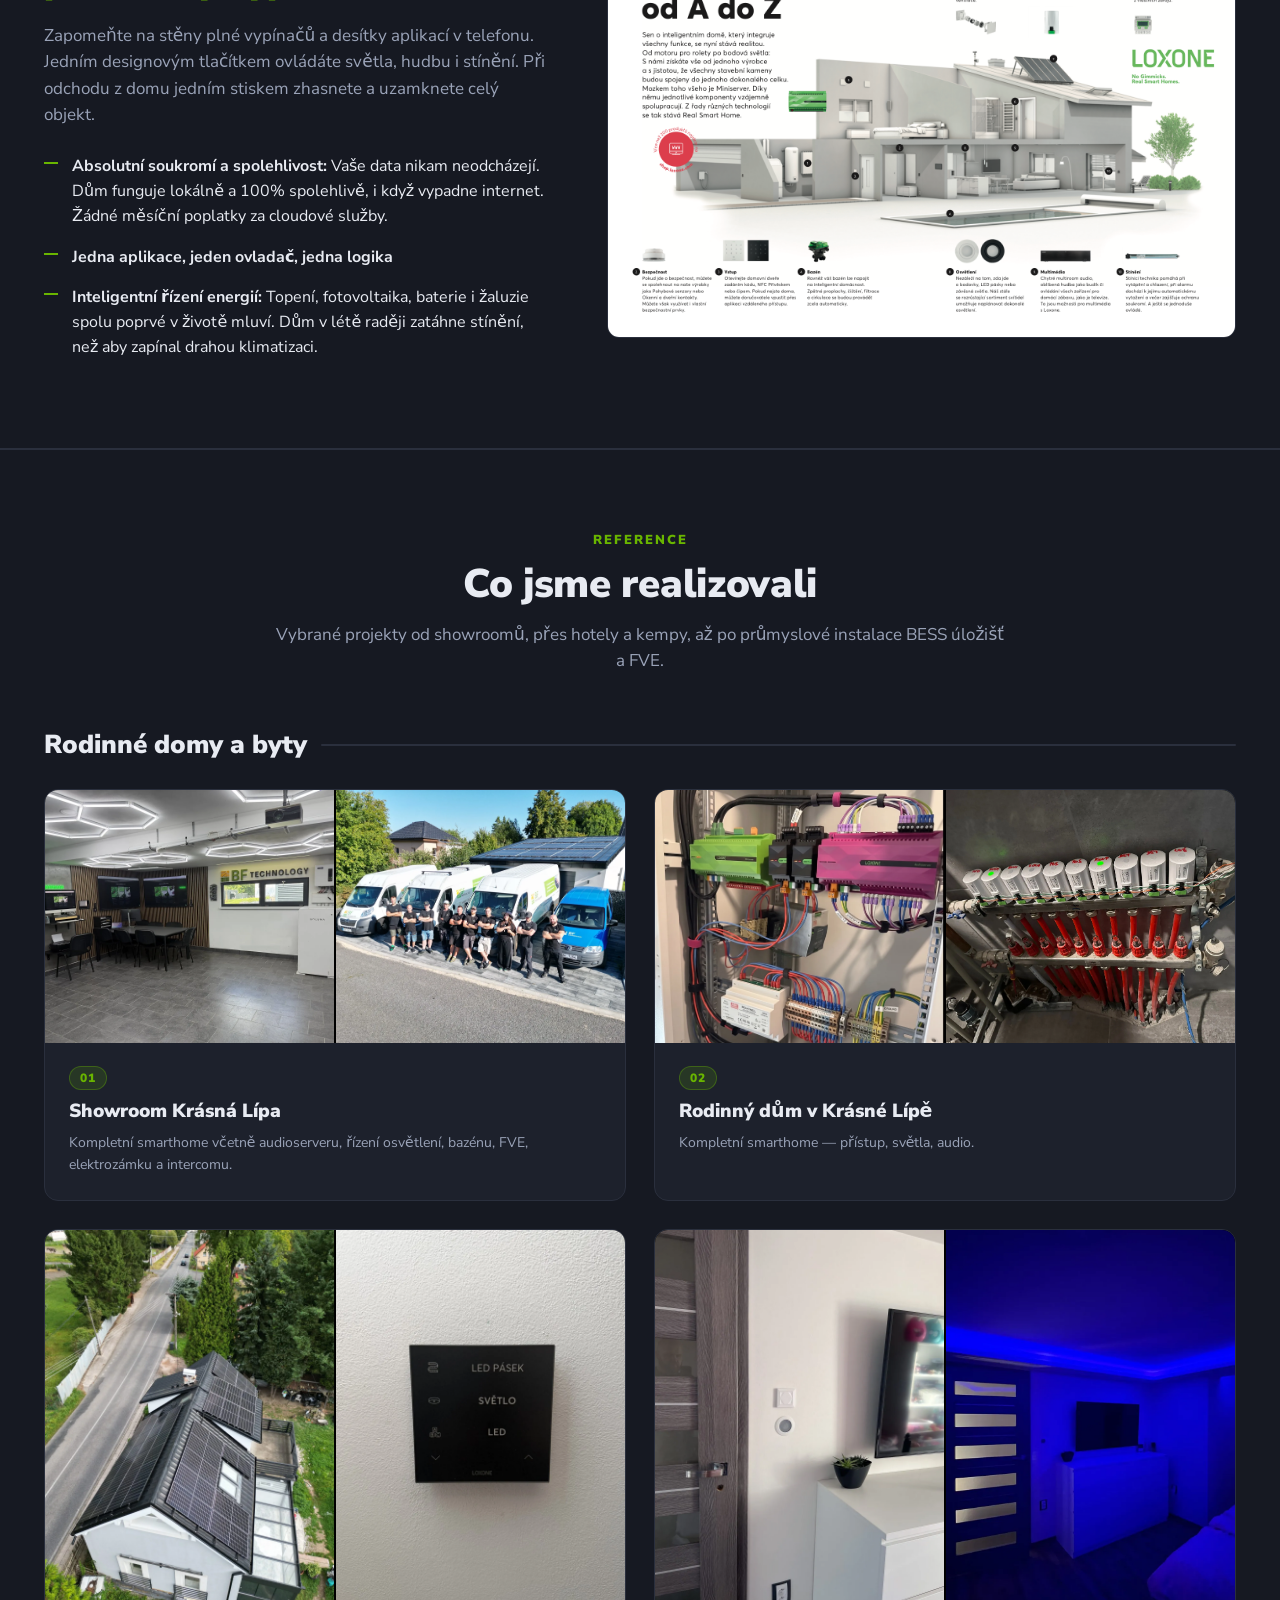
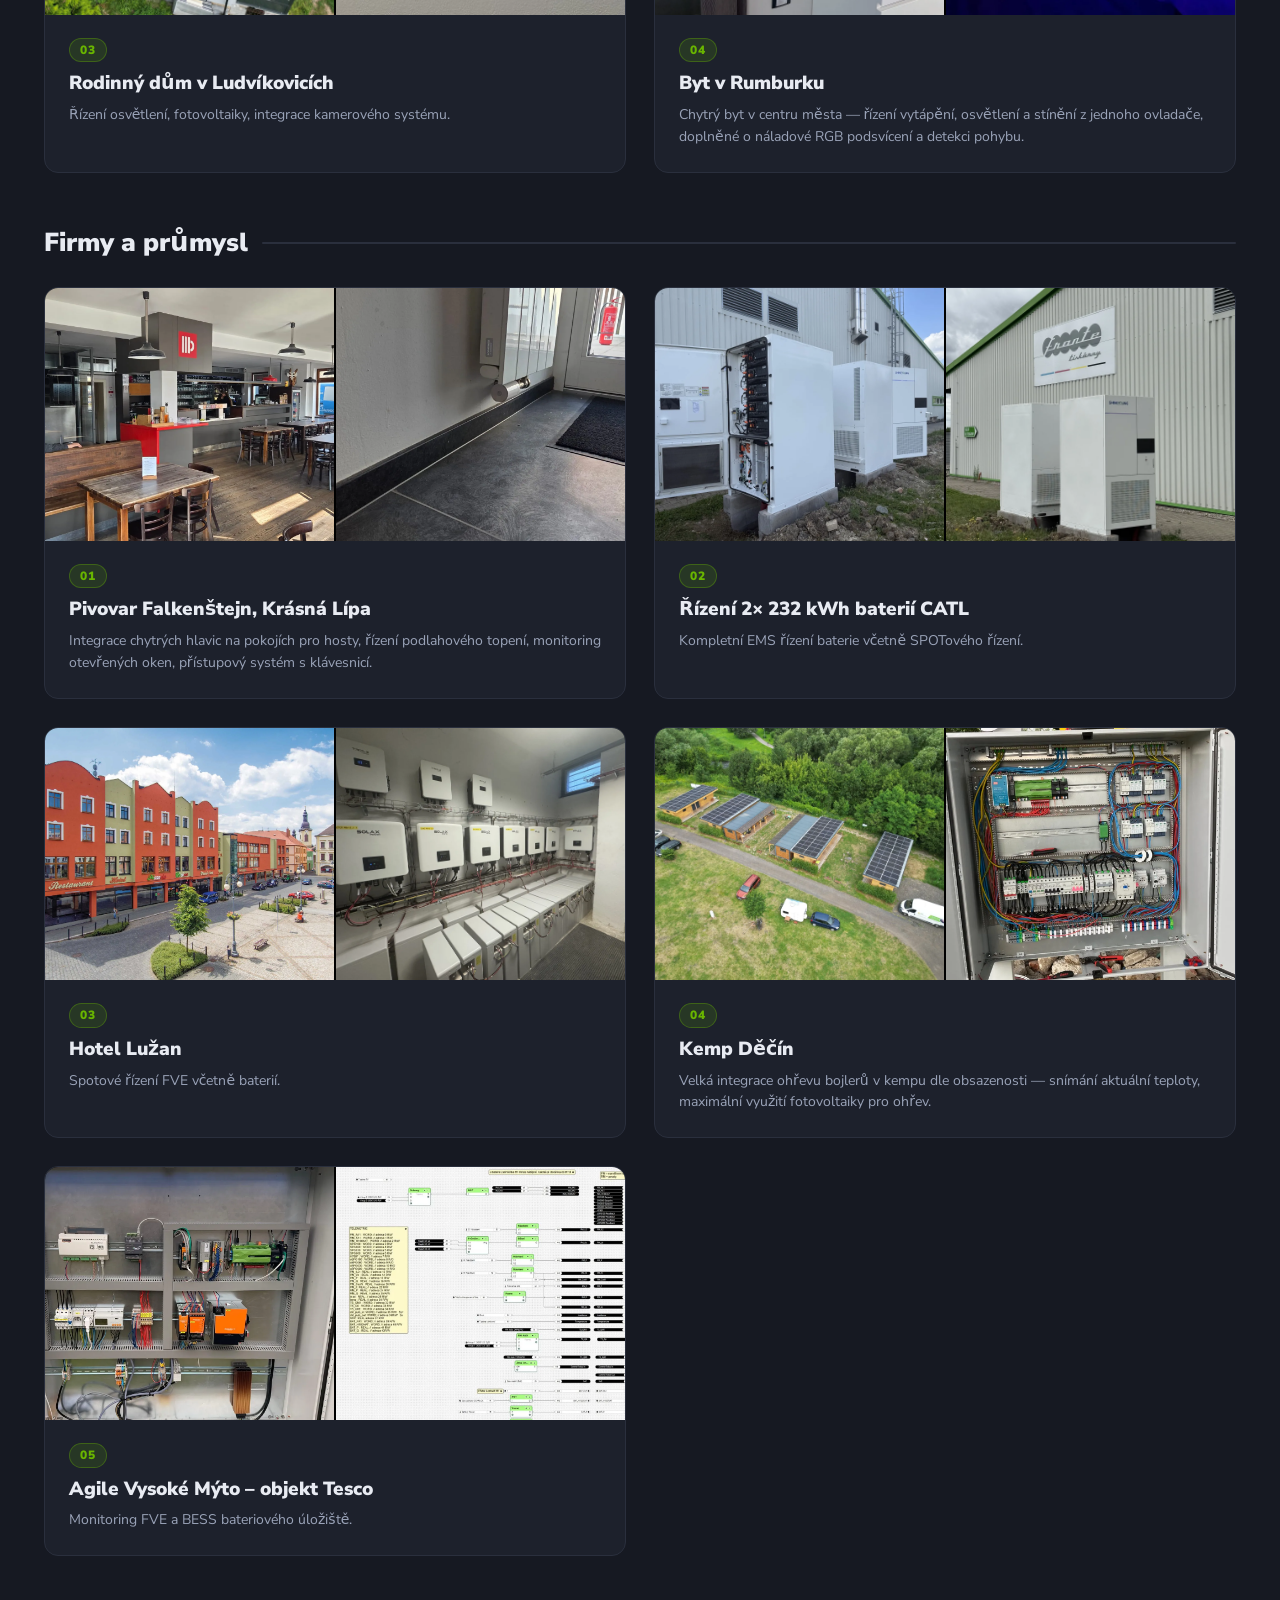
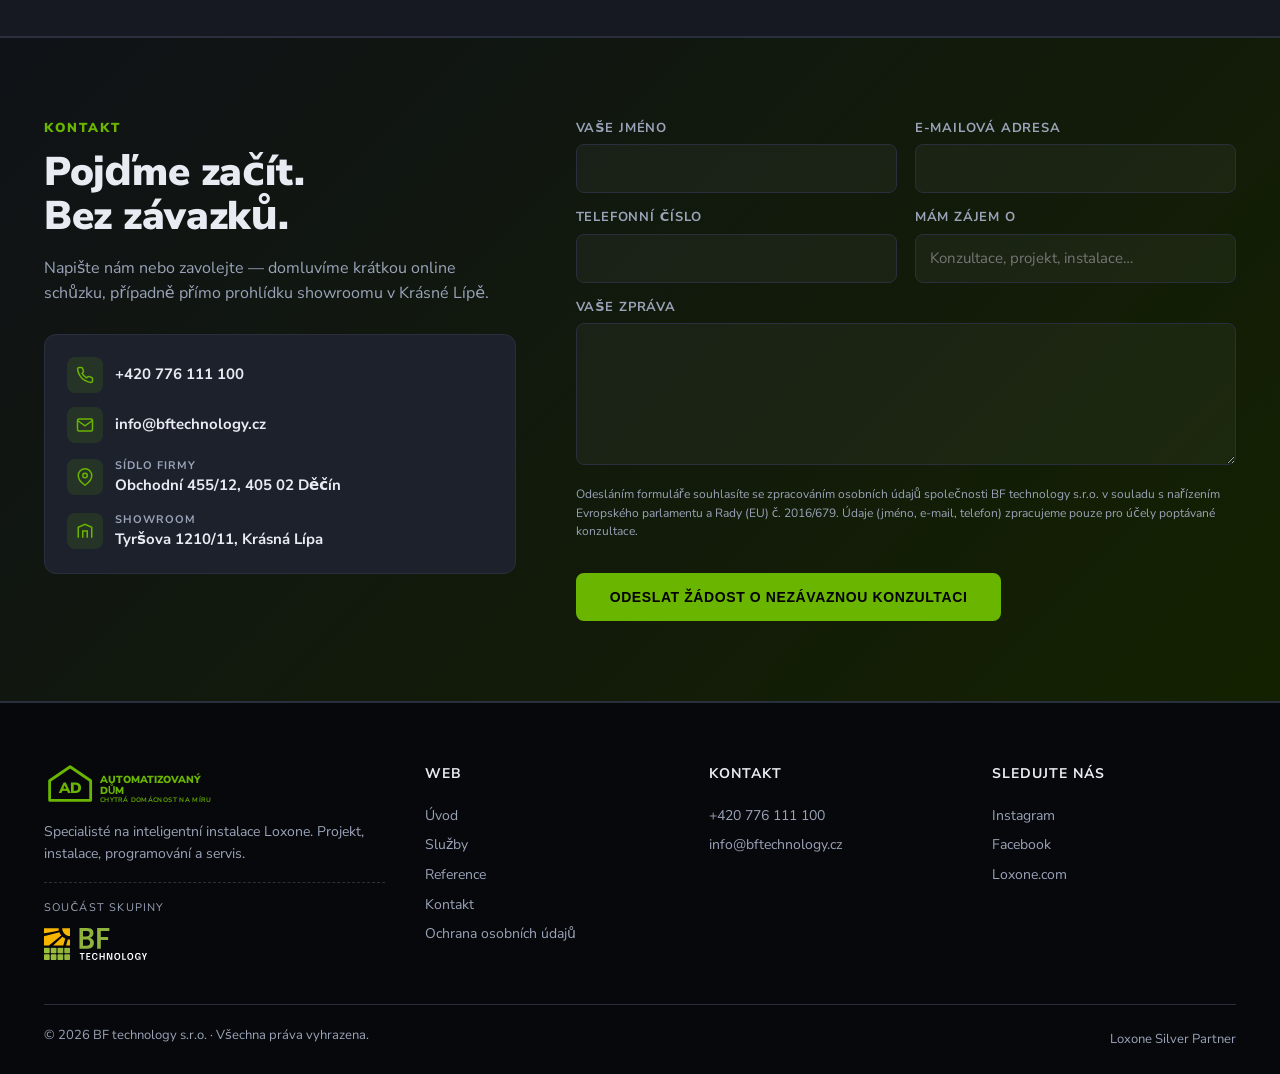
==== commit 52065098: "update_bulis" ====
--- a/index.html
+++ b/index.html
@@ -811,7 +811,7 @@
       <p>Zapomeňte na stěny plné vypínačů a desítky aplikací v telefonu. Jedním designovým tlačítkem ovládáte světla, hudbu i stínění. Při odchodu z domu jedním stiskem zhasnete a uzamknete celý objekt.</p>
       <ul>
         <li><strong>Absolutní soukromí a spolehlivost:</strong> Vaše data nikam neodcházejí. Dům funguje lokálně a 100% spolehlivě, i když vypadne internet. Žádné měsíční poplatky za cloudové služby.</li>
-        <li>Jedna aplikace, jeden ovladač, jedna logika</li>
+        <li><strong>Jedna aplikace, jeden ovladač, jedna logika</strong></li>
         <li><strong>Inteligentní řízení energií:</strong> Topení, fotovoltaika, baterie i žaluzie spolu poprvé v životě mluví. Dům v létě raději zatáhne stínění, než aby zapínal drahou klimatizaci.</li>
       </ul>
     </div>
@@ -907,7 +907,7 @@
         <article class="ref">
           <div class="photos">
             <img src="foto/4_a.webp" alt="CATL baterie – foto 1" loading="lazy">
-            <img src="foto/4_b.webp" alt="CATL baterie – foto 2" loading="lazy">
+            <img src="foto/4_b.webp?v=2" alt="CATL baterie – foto 2" loading="lazy">
           </div>
           <div class="info">
             <span class="num">02</span>
